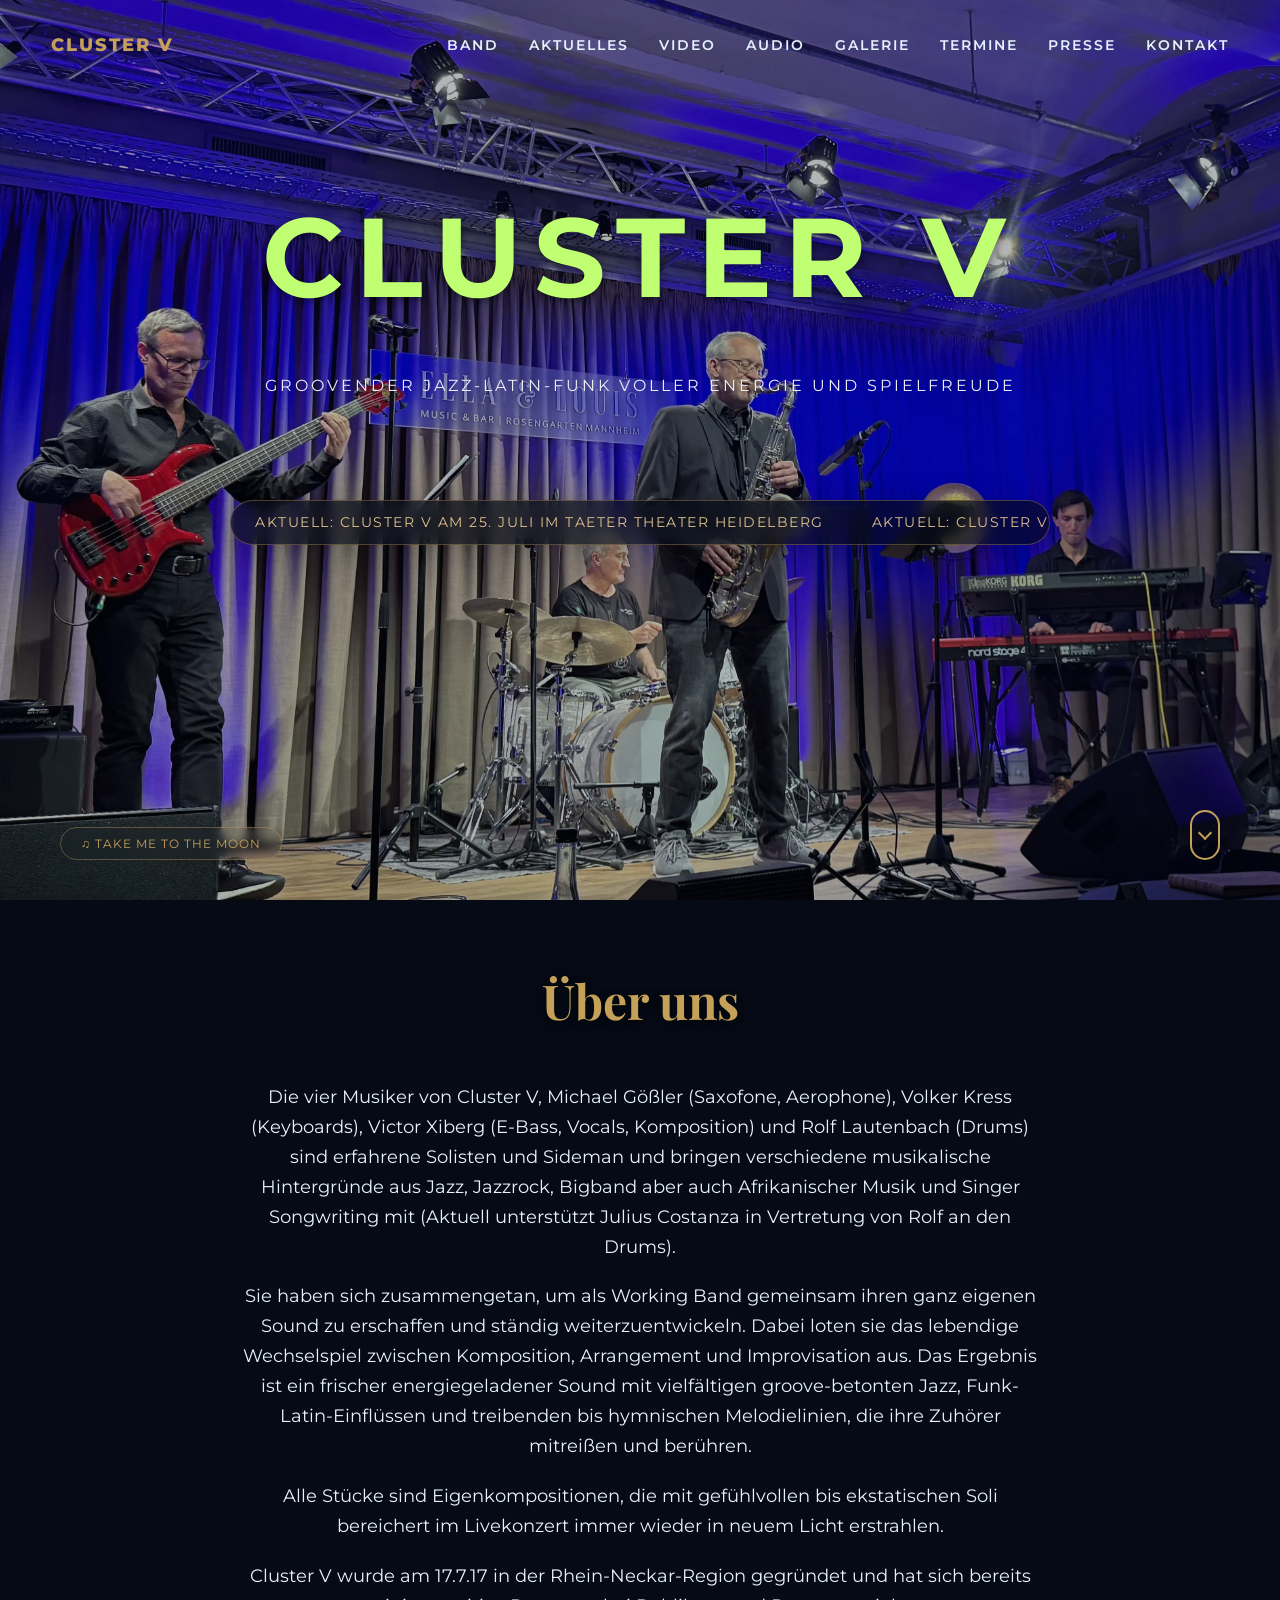
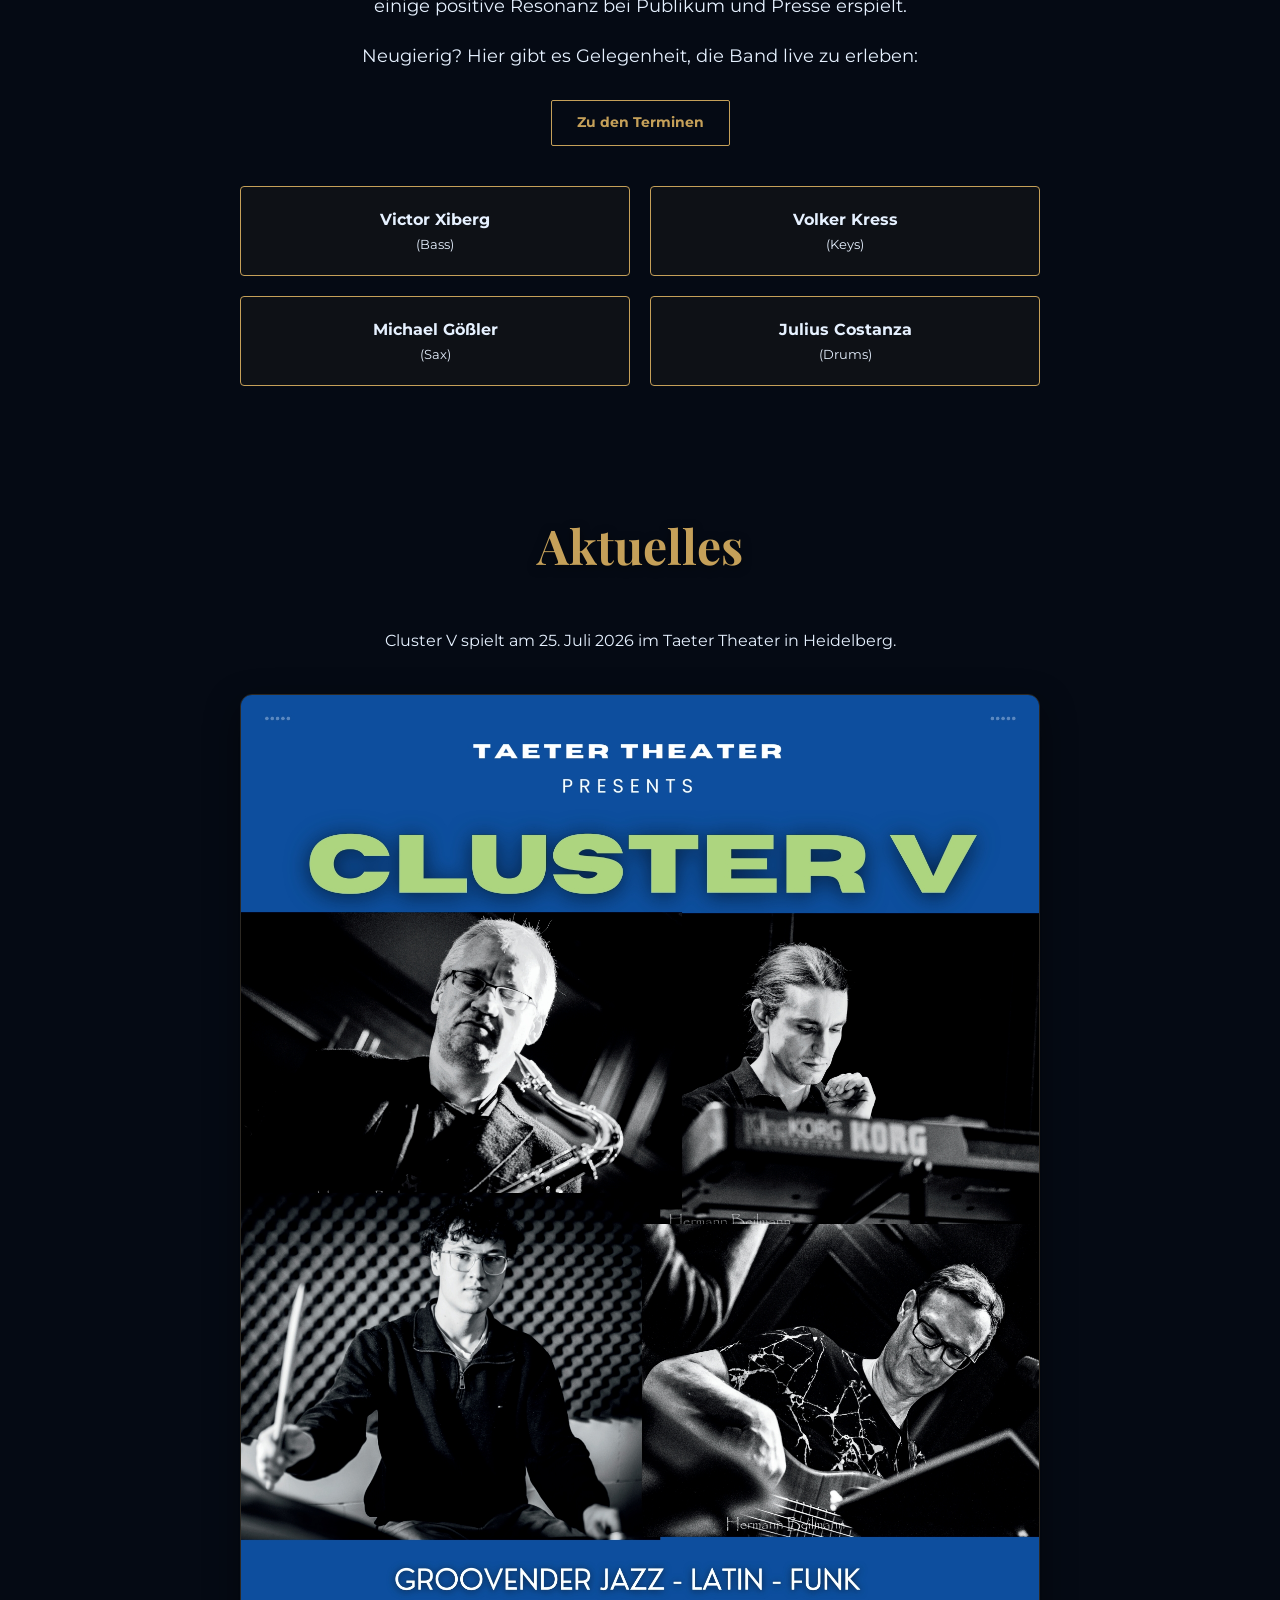
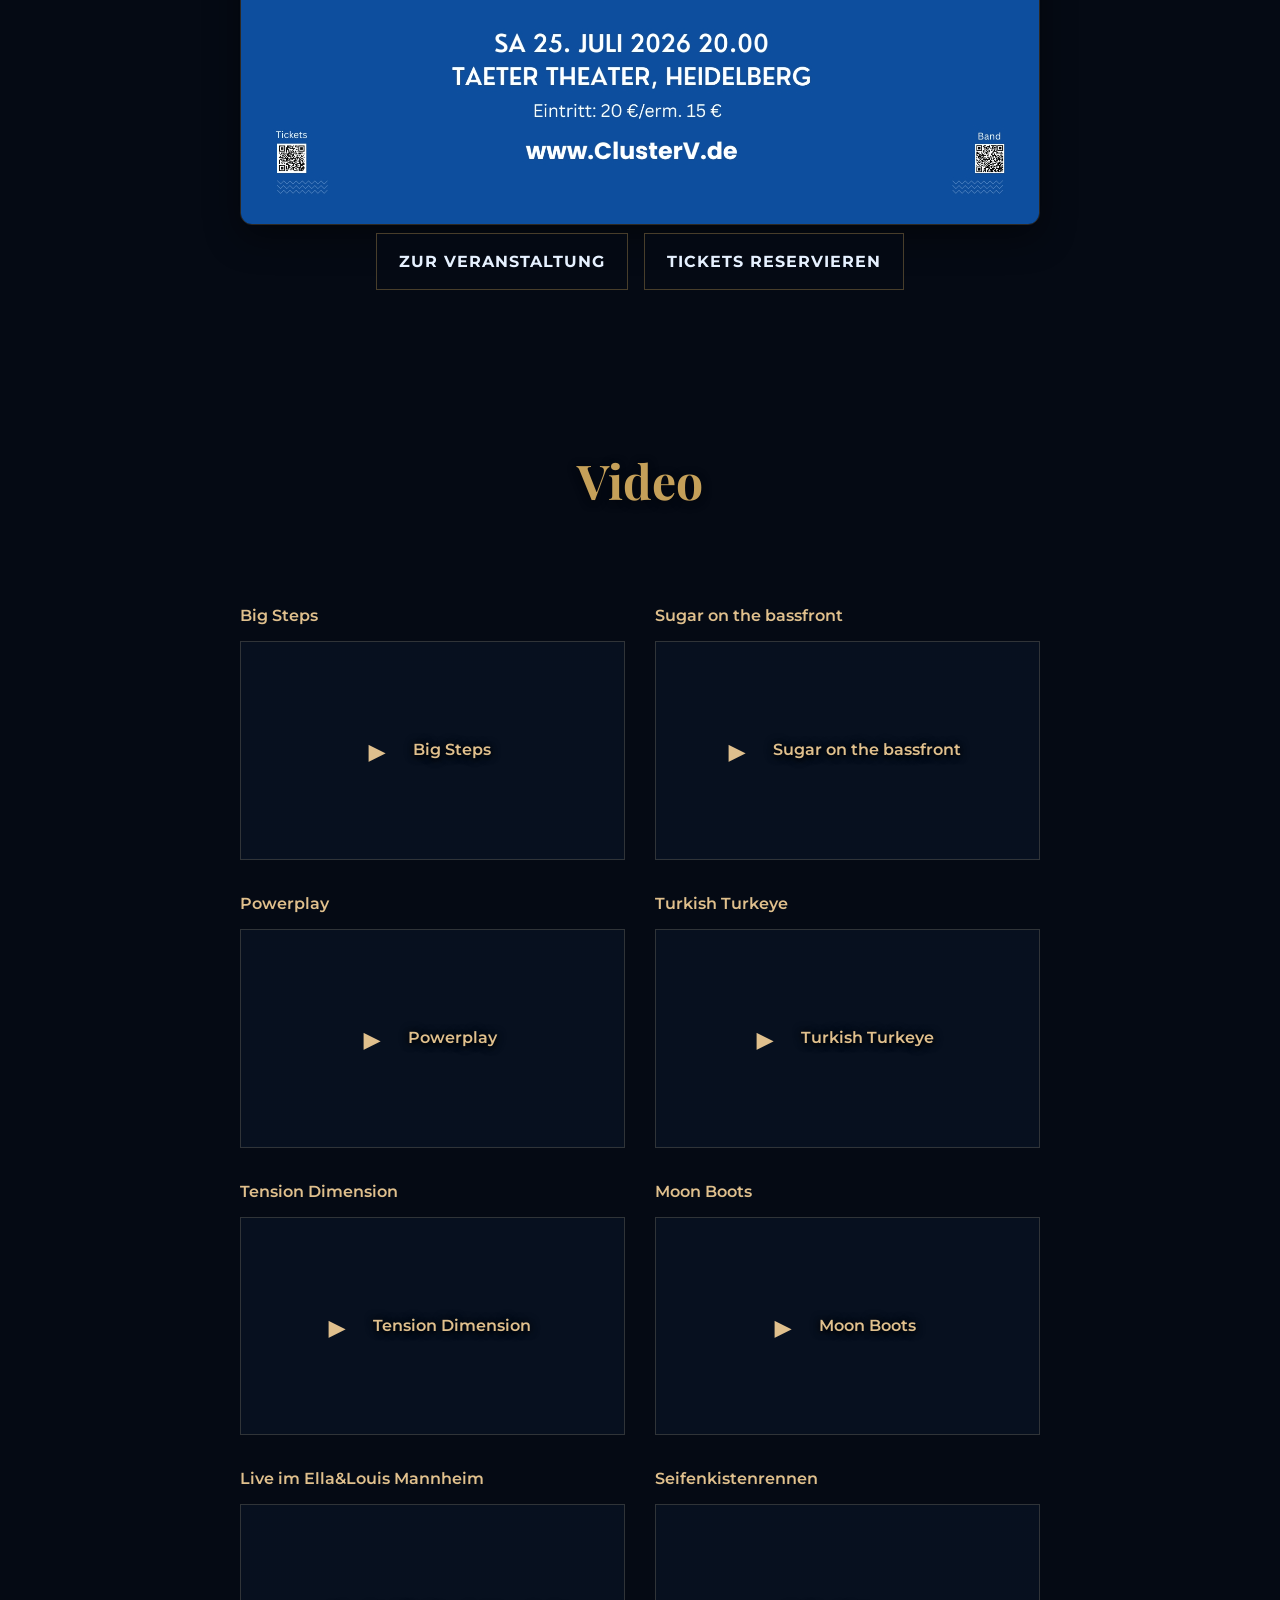
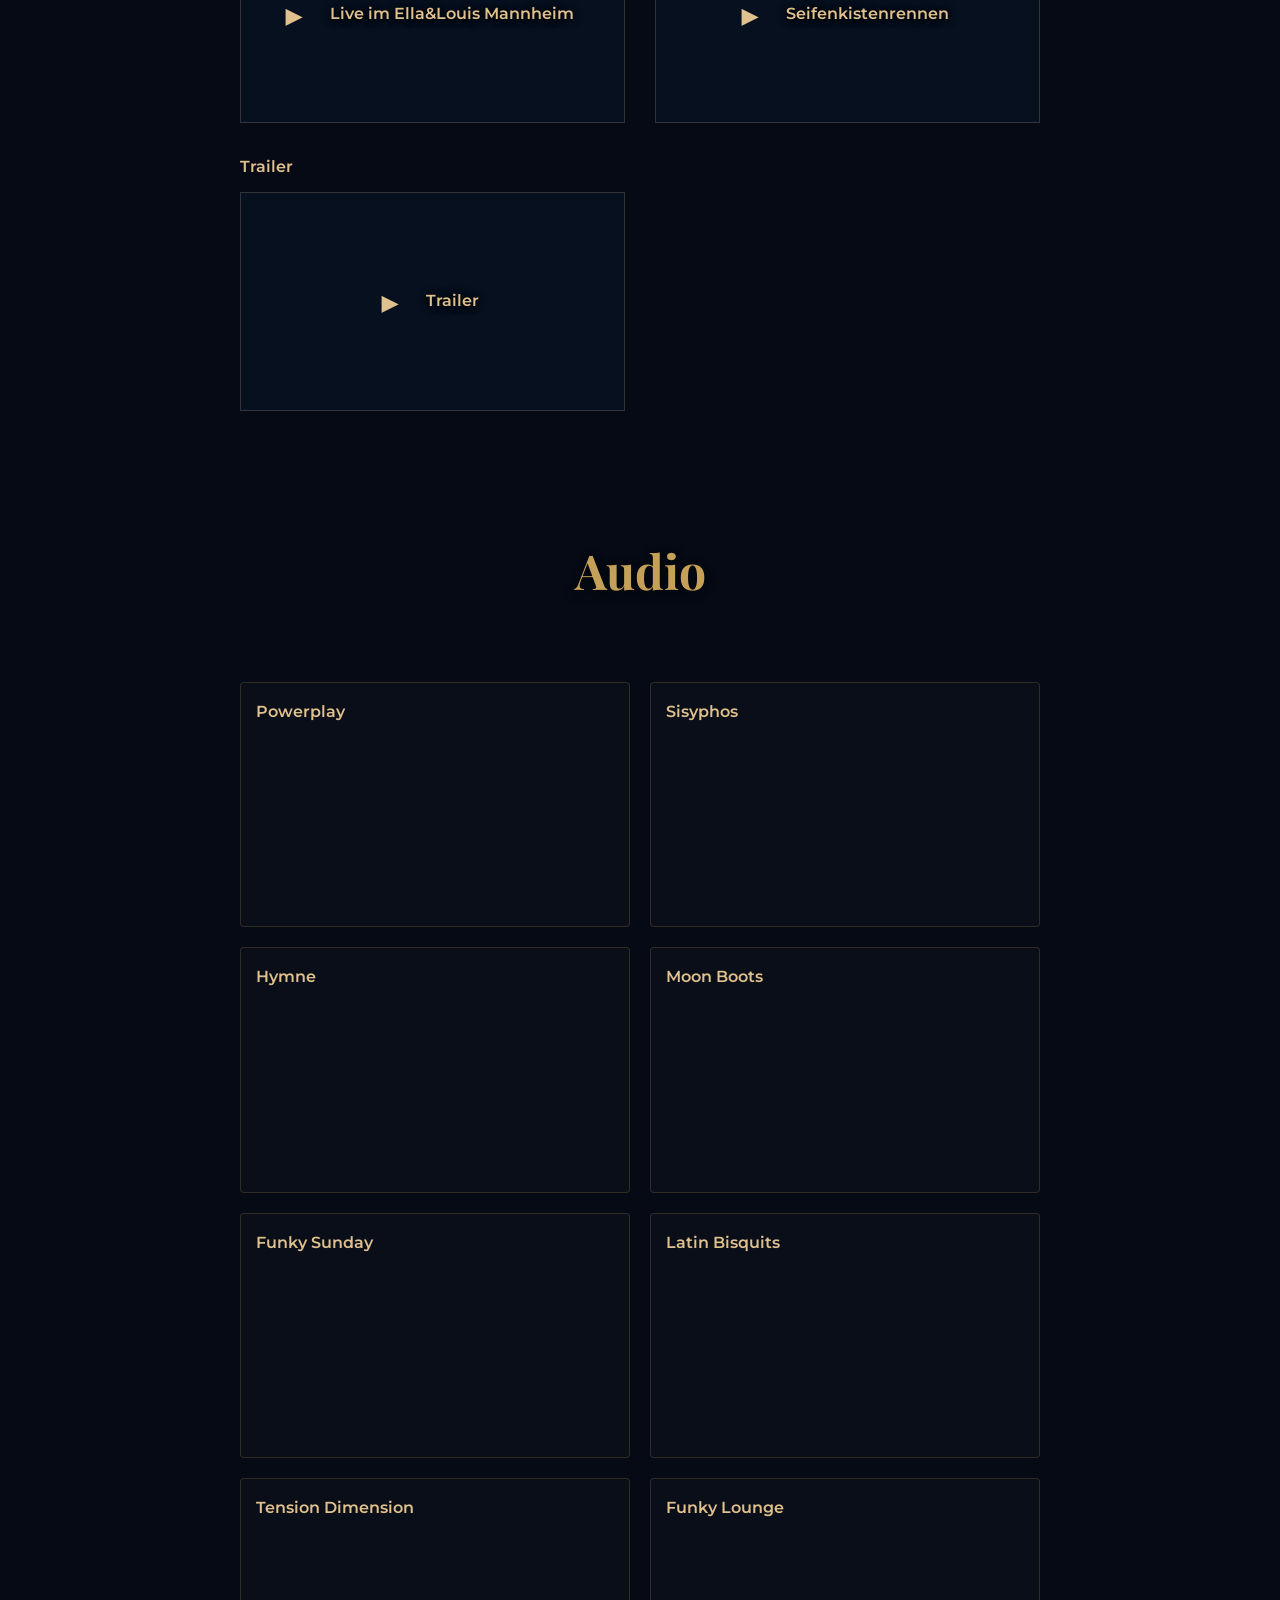
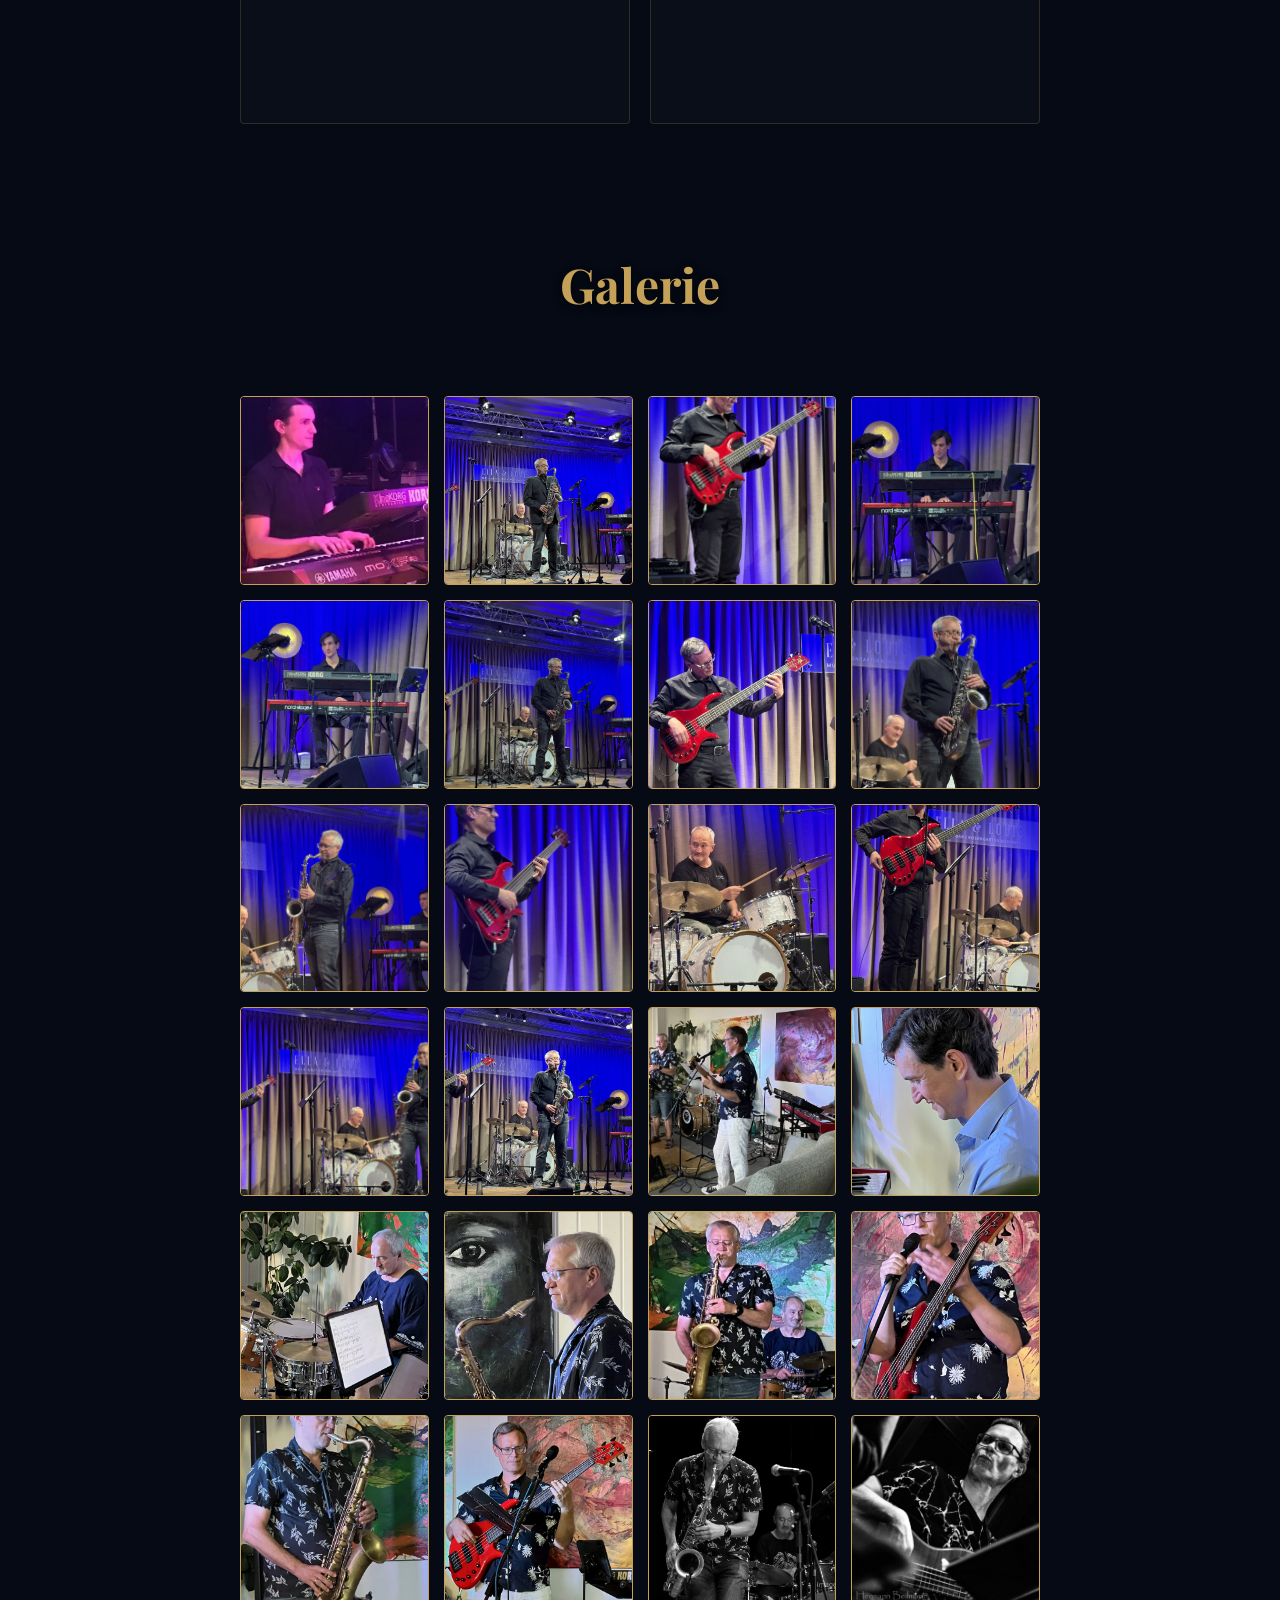
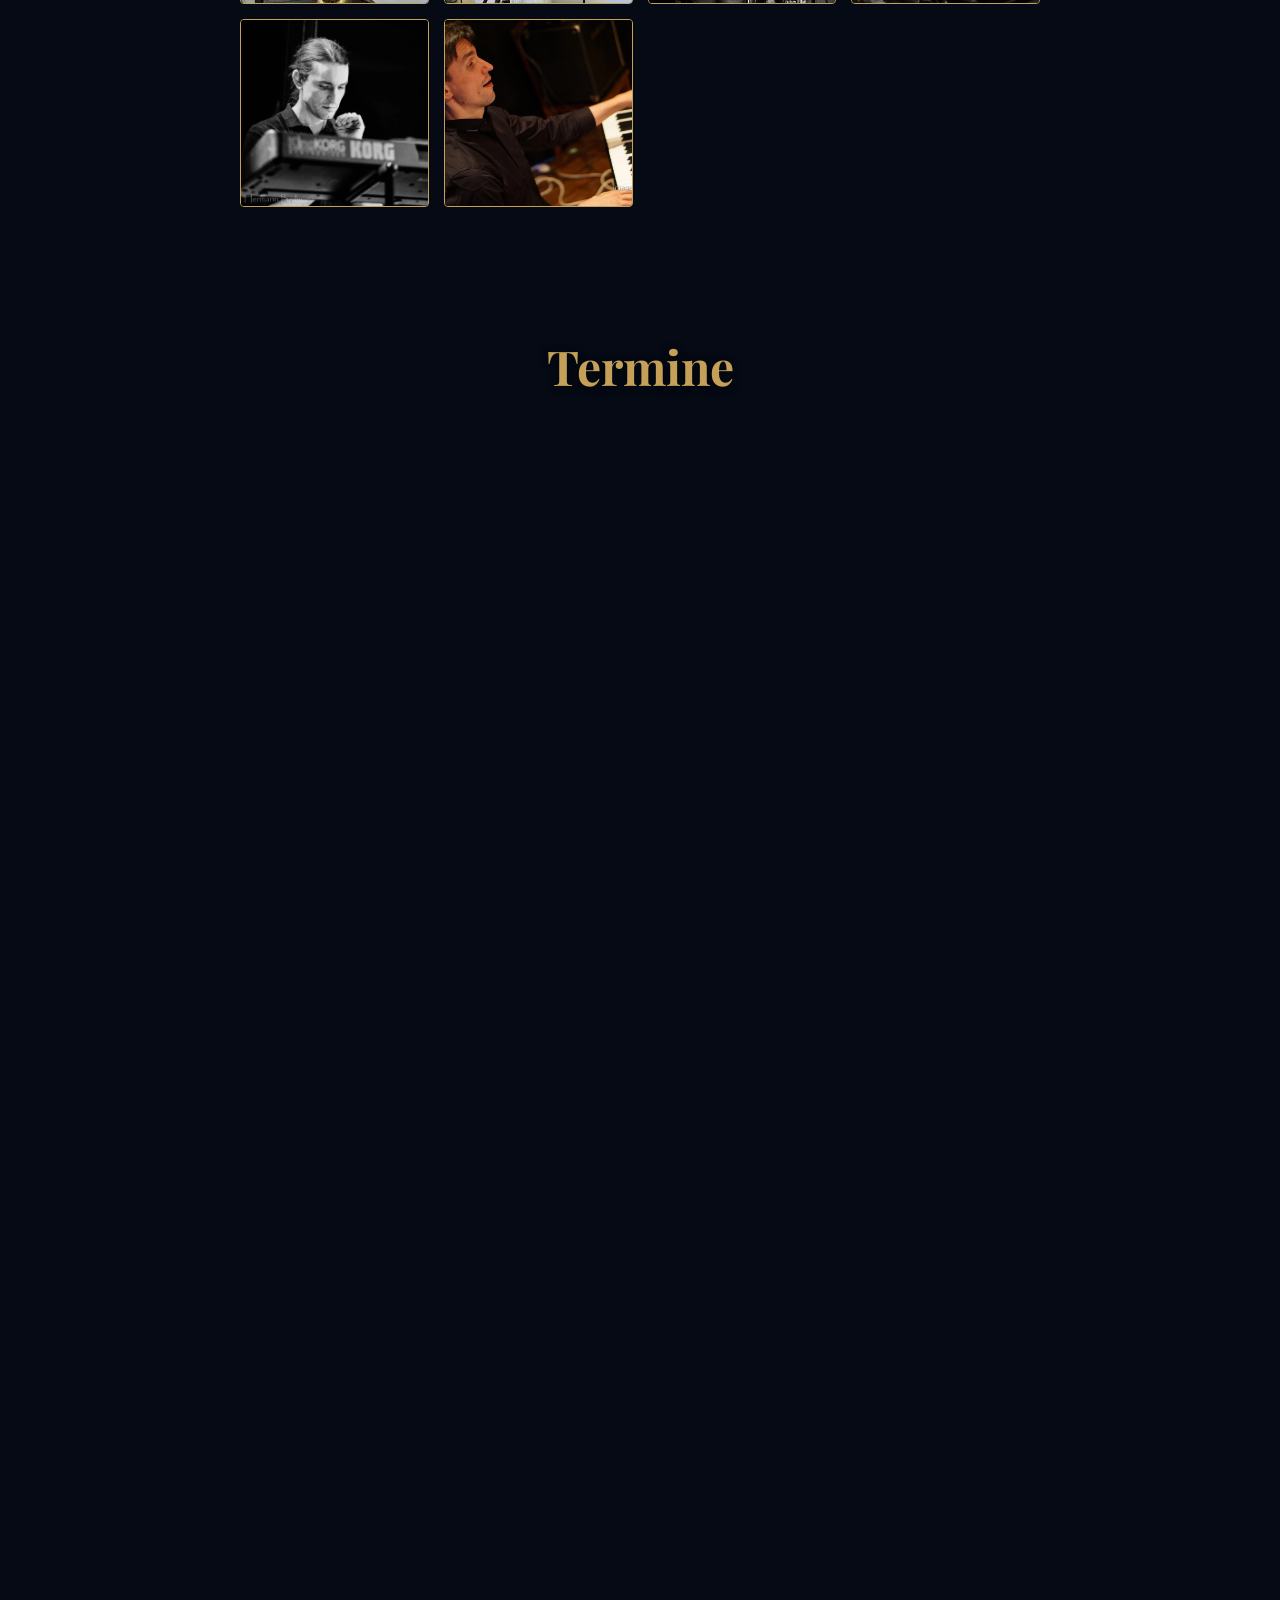
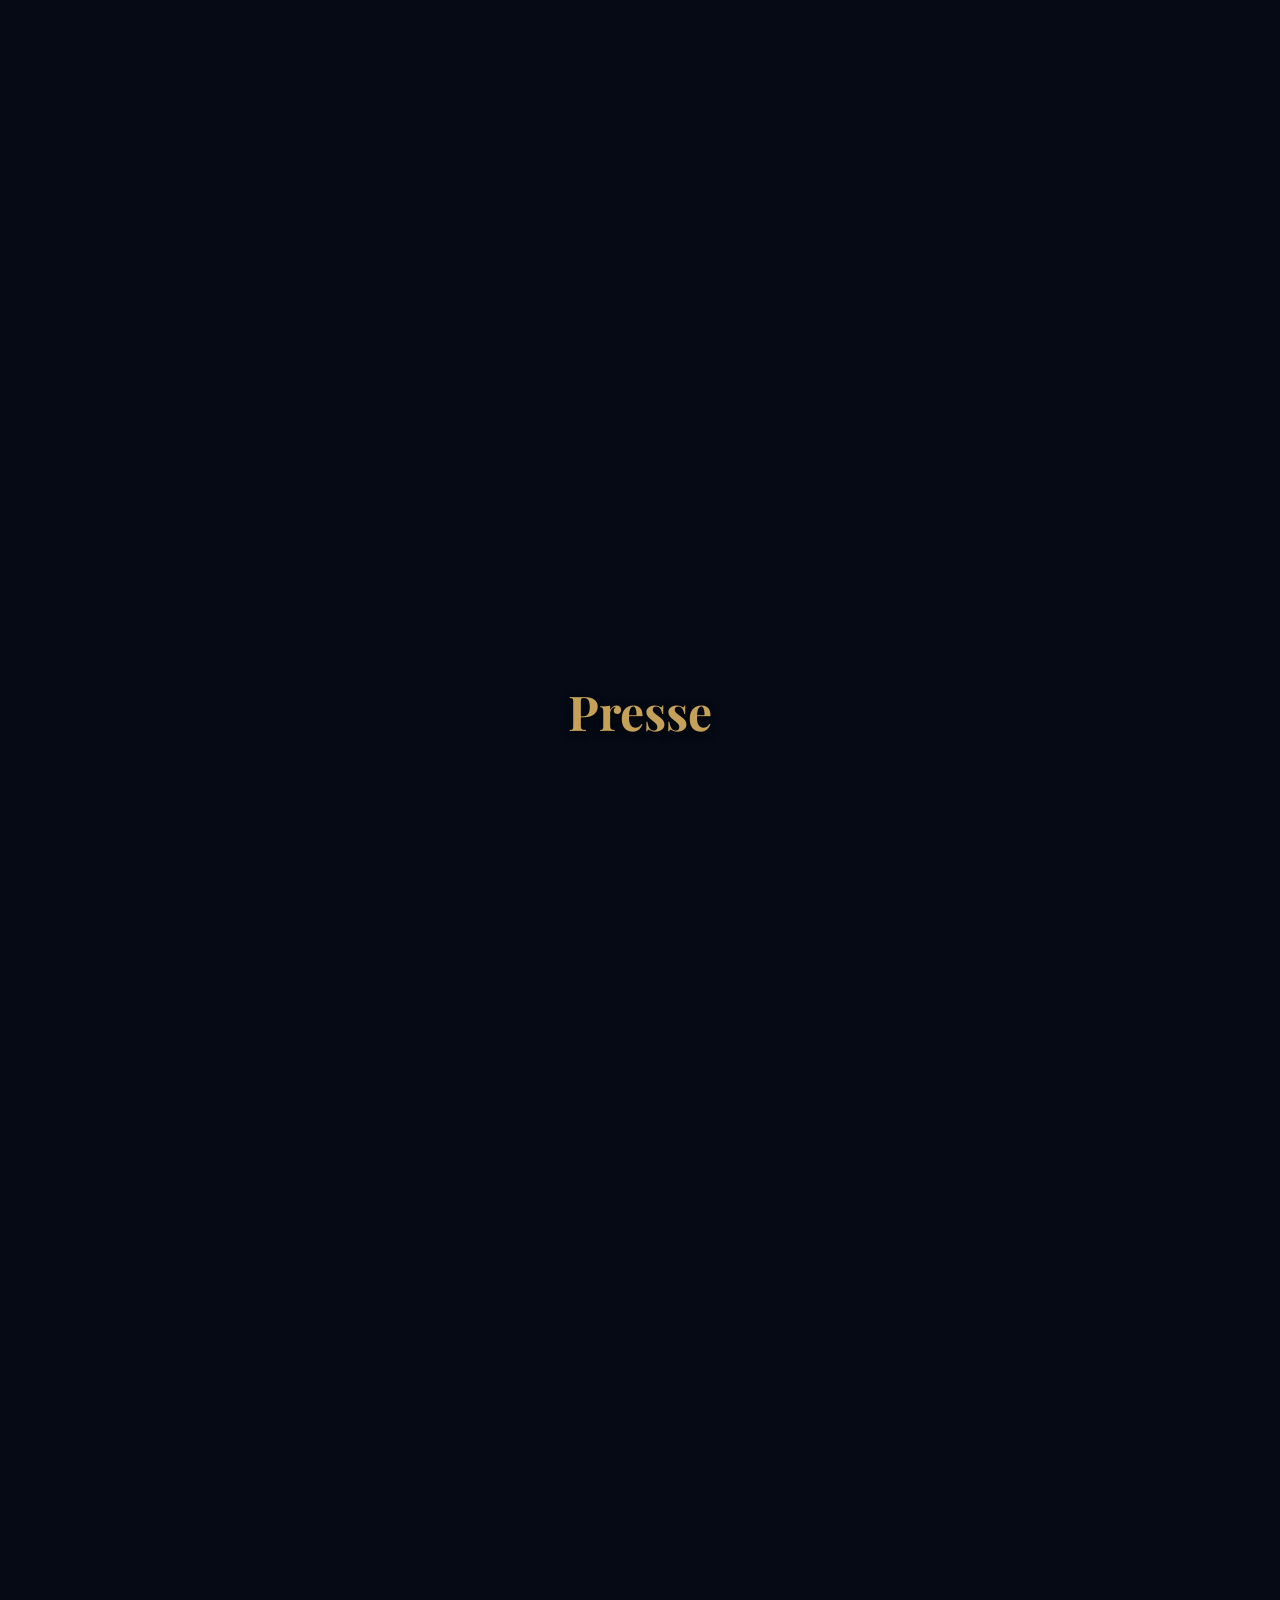
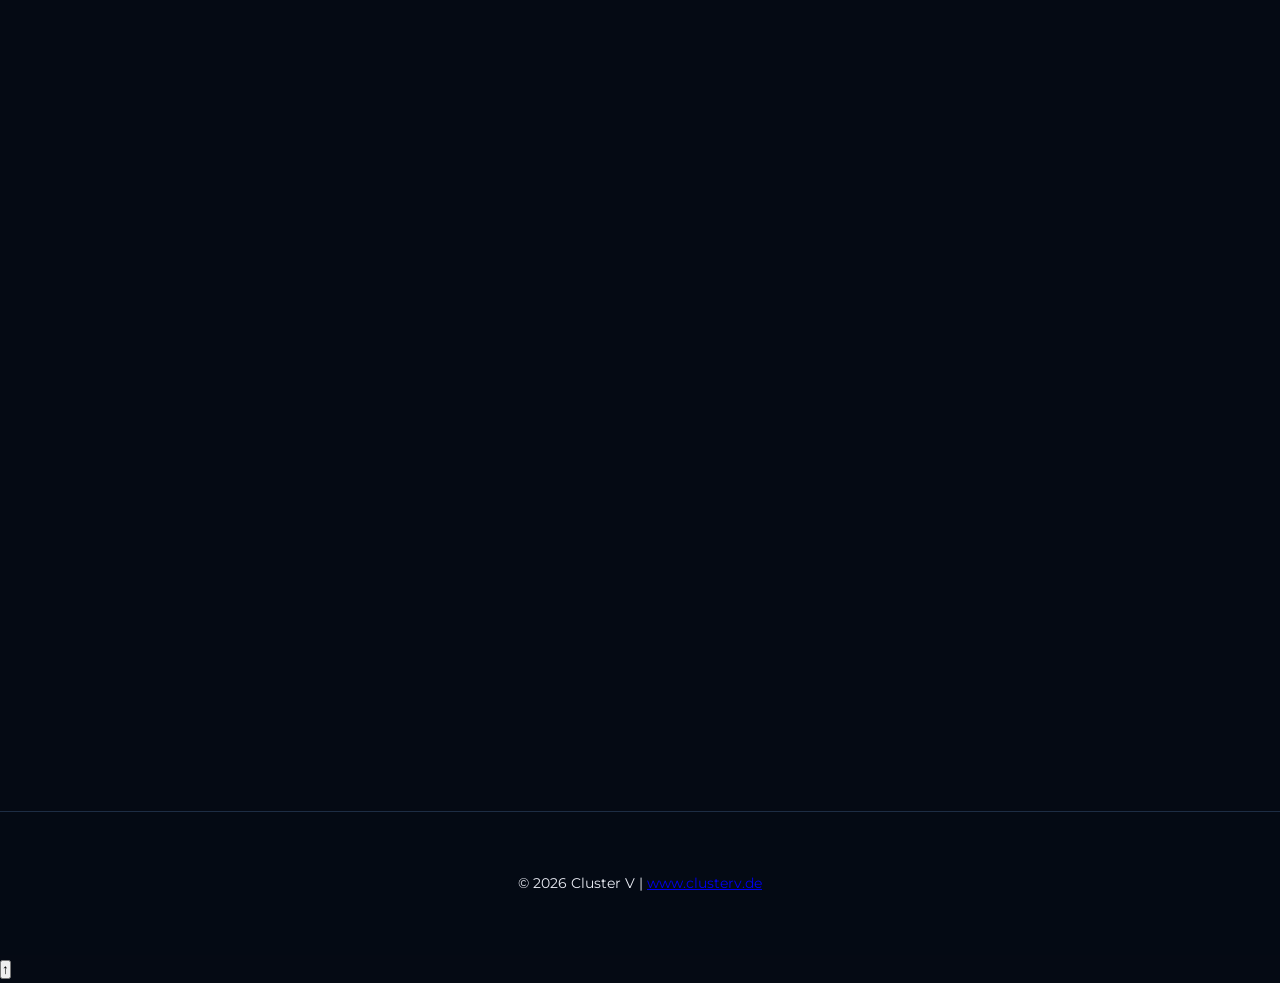
==== index.html @ 5b5dd2ec "MIt Newsletter Anmmeldung" ====
<!doctype html>
<html lang="de">
  <head>
    <meta charset="UTF-8" />
    <meta name="viewport" content="width=device-width, initial-scale=1.0" />
    <meta http-equiv="X-UA-Compatible" content="IE=edge" />
    <meta
      name="description"
      content="Cluster V - Modern Jazz Quartett aus Deutschland. Victor (Bass), Volker (Keys), Michael (Sax) und Julius (Drums)."
    />
    <meta
      name="keywords"
      content="Cluster V, Jazz Band, Modern Jazz, Jazz Quartett, Live Musik"
    />
    <meta name="author" content="Cluster V" />
    <meta property="og:title" content="Cluster V | Jazz Band" />
    <meta property="og:image" content="background/quer.webp" />
    <meta property="og:url" content="https://www.clusterv.de" />
    <meta property="og:type" content="website" />
    <meta property="og:locale" content="de_DE" />
    <meta property="og:site_name" content="Cluster V" />
    <meta name="twitter:card" content="summary_large_image" />
    <meta name="theme-color" content="#050a14" />
    <link rel="canonical" href="https://www.clusterv.de" />
    <link rel="icon" type="image/x-icon" href="favicon.ico" />
    <link rel="preload" as="image" href="background/quer.webp" />
    <link
      rel="preload"
      as="image"
      href="background/hoch.webp"
      media="(max-width: 768px)"
    />

    <title>Cluster V | Jazz Band</title>
    <link rel="preconnect" href="https://fonts.googleapis.com" />
    <link rel="preconnect" href="https://fonts.gstatic.com" crossorigin />
    <link rel="stylesheet" href="style.css" />
    <link
      href="https://fonts.googleapis.com/css2?family=Playfair+Display:wght@700&family=Montserrat:wght@300;400;600&display=swap"
      rel="stylesheet"
    />
    <script type="application/ld+json">
      {
        "@context": "https://schema.org",
        "@type": "MusicGroup",
        "name": "Cluster V",
        "genre": "Jazz, Jazzrock, Funk, Latin",
        "member": [
          { "@type": "Person", "name": "Michael Gößler" },
          { "@type": "Person", "name": "Volker Kress" },
          { "@type": "Person", "name": "Victor Xiberg" },
          { "@type": "Person", "name": "Julius Costanza" }
        ],
        "description": "Modern Jazz Quartett mit Einflüssen aus Jazzrock, Funk und Latin."
      }
    </script>
  </head>
  <body>
    <div class="video-bg-container">
      <video
        class="video-desktop"
        autoplay
        muted
        loop
        playsinline
        poster="background/quer.webp"
      >
        <source src="background/quer.webm" type="video/webm" />
      </video>
      <video
        class="video-mobile"
        autoplay
        muted
        loop
        playsinline
        poster="background/hoch.webp"
      >
        <source src="background/hoch.webm" type="video/webm" />
      </video>
    </div>

    <header>
      <nav>
        <a
          href="#hero"
          class="logo"
          style="text-decoration: none; color: inherit"
          >Cluster V</a
        >
        <div
          class="menu-toggle"
          aria-label="Menü öffnen"
          role="button"
          tabindex="0"
          aria-expanded="false"
        >
          <span></span>
          <span></span>
          <span></span>
        </div>
        <ul class="nav-links">
          <li><a href="#about">Band</a></li>
          <li><a href="#aktuelles">Aktuelles</a></li>
          <li><a href="#video">Video</a></li>
          <li><a href="#audio">Audio</a></li>
          <li><a href="#galerie">Galerie</a></li>
          <li><a href="#gigs">Termine</a></li>
          <li><a href="#presse">Presse</a></li>
          <li><a href="#contact">Kontakt</a></li>
        </ul>
      </nav>
    </header>

    <section id="hero" class="fullscreen-section">
      <div class="hero-content reveal">
        <h1>Cluster V</h1>
        <p class="hero-subtitle2">
          Groovender Jazz-Latin-Funk voller Energie und Spielfreude
        </p>
      </div>
      <div id="lauftext-container" class="hero-marquee-wrapper" hidden></div>
      <div class="audio-control">
        <button id="musicToggle" aria-label="Musik abspielen/pausieren">
          <span>♫</span> Take me to the moon
        </button>
        <audio id="bgMusic" src="moonboots.mp3" loop preload="none"></audio>
      </div>
      <div
        class="scroll-indicator"
        data-target="about"
        aria-label="Nach unten scrollen"
      >
        <span></span>
      </div>
    </section>

    <section id="about" class="container fullscreen-section">
      <h2>Über uns</h2>
      <div class="section-content reveal">
        <!-- Dynamischer Inhalt aus beschreibung.html -->
        <div id="content-beschreibung" class="description-text">
          Lade Beschreibung...
        </div>

        <div class="members">
          <div
            class="member"
            onclick="window.openImageModal('band/Victor-1.webp')"
          >
            <img
              src="band/Victor-1.webp"
              alt="Victor Xiberg, Bassist von Cluster V"
              class="member-photo"
              loading="lazy"
              width="300"
              height="300"
            />
            <strong>Victor Xiberg</strong> <small>(Bass)</small>
          </div>
          <div
            class="member"
            onclick="window.openImageModal('band/Volker-2.webp')"
          >
            <img
              src="band/Volker-2.webp"
              alt="Volker Kress, Keyboarder von Cluster V"
              class="member-photo"
              loading="lazy"
              width="300"
              height="300"
            />
            <strong>Volker Kress</strong> <small>(Keys)</small>
          </div>
          <div
            class="member"
            onclick="window.openImageModal('band/Michael-4.webp')"
          >
            <img
              src="band/Michael-4.webp"
              alt="Michael Gößler, Saxophonist von Cluster V"
              class="member-photo"
              loading="lazy"
              width="300"
              height="300"
            />
            <strong>Michael Gößler</strong> <small>(Sax)</small>
          </div>
          <div
            class="member"
            onclick="window.openImageModal('band/Julius.webp')"
          >
            <img
              src="band/Julius.webp"
              alt="Julius Costanza, Drummer von Cluster V"
              class="member-photo"
              loading="lazy"
              width="300"
              height="300"
            />
            <strong>Julius Costanza</strong> <small>(Drums)</small>
          </div>
        </div>
      </div>
      <div
        class="scroll-indicator up"
        data-target="hero"
        aria-label="Nach oben scrollen"
      >
        <span></span>
      </div>
      <div
        class="scroll-indicator"
        data-target="video"
        aria-label="Nach unten scrollen"
      >
        <span></span>
      </div>
    </section>

    <section id="aktuelles" class="container fullscreen-section">
      <h2>Aktuelles</h2>
      <div class="section-content reveal">
        <p>
          Cluster V spielt am 25. Juli 2026 im Taeter Theater in Heidelberg.
        </p>
        <div class="aktuelles-image-wrapper">
          <img
            src="Taeter_202607_Plakat.jpg"
            alt="Cluster V im Taeter Theater Heidelberg 25. Juli 2026"
            loading="lazy"
          />
        </div>
        <div class="aktuelles-links">
          <a
            href="https://www.taeter-theater.de/gastspiele/cluster-v/"
            target="_blank"
            rel="noopener noreferrer"
            >Zur Veranstaltung</a
          >
          <a
            href="https://www.taeter-theater.de/info/online-reservieren/"
            target="_blank"
            rel="noopener noreferrer"
            >Tickets reservieren</a
          >
        </div>
      </div>
      <div
        class="scroll-indicator up"
        data-target="about"
        aria-label="Nach oben scrollen"
      >
        <span></span>
      </div>
      <div
        class="scroll-indicator"
        data-target="video"
        aria-label="Nach unten scrollen"
      >
        <span></span>
      </div>
    </section>

    <section id="video" class="container fullscreen-section">
      <h2>Video</h2>
      <div class="section-content reveal">
        <div id="content-video">Lade Video...</div>
        <div class="video-fallback-message">
          <p>
            YouTube ist in Ihrem aktuellen Netzwerk (z. B. Firmen-Firewall)
            scheinbar nicht erreichbar.
          </p>
          <p>
            Sie können unsere Videos alternativ direkt auf
            <a
              href="https://www.youtube.com/@ClusterV"
              target="_blank"
              rel="noopener"
              >unserem YouTube-Kanal</a
            >
            ansehen.
          </p>
        </div>
      </div>
      <div
        class="scroll-indicator up"
        data-target="about"
        aria-label="Nach oben scrollen"
      >
        <span></span>
      </div>
      <div
        class="scroll-indicator"
        data-target="audio"
        aria-label="Nach unten scrollen"
      >
        <span></span>
      </div>
    </section>

    <section id="audio" class="container fullscreen-section">
      <h2>Audio</h2>
      <div class="section-content reveal">
        <div id="content-audio">Lade Audio...</div>
      </div>
      <div
        class="scroll-indicator up"
        data-target="video"
        aria-label="Nach oben scrollen"
      >
        <span></span>
      </div>
      <div
        class="scroll-indicator"
        data-target="galerie"
        aria-label="Nach unten scrollen"
      >
        <span></span>
      </div>
    </section>

    <section id="galerie" class="container fullscreen-section">
      <h2>Galerie</h2>
      <div class="section-content reveal">
        <div id="content-galerie">
          <!-- Vorab-Platzhalter: Sichtbar bevor die Galerie-Daten geladen sind -->
          <div class="gallery-grid">
            <div class="gallery-item"></div>
            <div class="gallery-item"></div>
            <div class="gallery-item"></div>
            <div class="gallery-item"></div>
            <div class="gallery-item"></div>
            <div class="gallery-item"></div>
          </div>
        </div>
      </div>
      <div
        class="scroll-indicator up"
        data-target="audio"
        aria-label="Nach oben scrollen"
      >
        <span></span>
      </div>
      <div
        class="scroll-indicator"
        data-target="gigs"
        aria-label="Nach unten scrollen"
      >
        <span></span>
      </div>
    </section>

    <section id="gigs" class="container fullscreen-section">
      <h2>Termine</h2>
      <div class="section-content reveal">
        <!-- Dynamischer Inhalt aus termine.html -->
        <div id="content-termine">Lade Termine...</div>
      </div>
      <div
        class="scroll-indicator up"
        data-target="galerie"
        aria-label="Nach oben scrollen"
      >
        <span></span>
      </div>
      <div
        class="scroll-indicator"
        data-target="presse"
        aria-label="Nach unten scrollen"
      >
        <span></span>
      </div>
    </section>

    <section id="presse" class="container fullscreen-section">
      <h2>Presse</h2>
      <div class="section-content reveal">
        <!-- Dynamischer Inhalt aus presse.html -->
        <div id="content-presse">Lade Presseberichte...</div>
      </div>
      <div
        class="scroll-indicator up"
        data-target="gigs"
        aria-label="Nach oben scrollen"
      >
        <span></span>
      </div>
      <div
        class="scroll-indicator"
        data-target="contact"
        aria-label="Nach unten scrollen"
      >
        <span></span>
      </div>
    </section>

    <section id="contact" class="container fullscreen-section">
      <div class="reveal">
        <h2>Kontakt</h2>
        <p>Du möchstest uns engagieren oder hast Fragen?</p>
        <p>Schreib uns direkt per E-Mail:</p>
        <a href="mailto:clusterV.band@gmail.com" class="btn"
          >clusterV.band@gmail.com</a
        >
        <p style="margin-top: 2rem">
          Du möchstest unseren Newsletter bekommen?
        </p>
        <form id="newsletter-form" style="margin-top: 1rem; max-width: 420px">
          <input
            type="email"
            id="newsletter-email"
            name="email"
            placeholder="Deine E-Mail-Adresse"
            required
            style="
              width: 100%;
              padding: 0.8rem 1rem;
              margin-bottom: 0.75rem;
              border: 1px solid rgba(255, 255, 255, 0.3);
              border-radius: 999px;
              background: rgba(255, 255, 255, 0.08);
              color: #fff;
            "
          />
          <button
            type="submit"
            class="btn"
            style="
              background: transparent;
              border: 1px solid rgba(197, 160, 89, 0.45);
              color: #e0c08d;
              padding: 0.8rem 1.2rem;
              border-radius: 999px;
              font-family: &quot;Montserrat&quot;, sans-serif;
              font-weight: 600;
              letter-spacing: 0.08em;
              text-transform: uppercase;
              cursor: pointer;
              transition:
                background-color 0.3s ease,
                border-color 0.3s ease,
                color 0.3s ease;
              margin-top: -0.25rem;
            "
          >
            Abonnieren
          </button>
          <p id="newsletter-msg" style="margin-top: 0.75rem"></p>
        </form>

        <script>
          const scriptURL =
            "https://script.google.com/macros/s/AKfycbxkOgdwFdLzbDnGd4kjivx5et16uqN3whPugZQFk0JMmfsQUpShvByFG1JbeYINt9E/exec";
          const form = document.getElementById("newsletter-form");
          const msg = document.getElementById("newsletter-msg");

          if (form && msg) {
            form.addEventListener("submit", (e) => {
              e.preventDefault();
              msg.textContent = "Wird angemeldet...";

              if (
                !scriptURL ||
                scriptURL.includes("HIER_DEINE_GOOGLE_WEB_APP_URL")
              ) {
                msg.textContent = "Bitte trage die Google Web App URL ein.";
                return;
              }

              fetch(scriptURL, {
                method: "POST",
                body: new URLSearchParams(new FormData(form)),
                mode: "no-cors",
              })
                .then(() => {
                  msg.textContent = "Vielen Dank für deine Anmeldung!";
                  form.reset();
                })
                .catch(() => {
                  msg.textContent =
                    "Fehler bei der Anmeldung. Bitte versuche es später noch einmal.";
                });
            });
          }
        </script>
      </div>
      <div
        class="scroll-indicator up"
        data-target="presse"
        aria-label="Nach oben scrollen"
      >
        <span></span>
      </div>
    </section>

    <footer>
      <p>
        &copy; <span id="currentYear">2024</span> Cluster V |
        <a href="http://www.clusterv.de">www.clusterv.de</a>
      </p>
    </footer>

    <button id="backToTopBtn" title="Zurück nach oben">↑</button>

    <!-- Modal für die vergrößerte Anzeige von Pressebildern -->
    <div id="imageModal" class="modal" aria-hidden="true" role="dialog">
      <span class="close-modal" aria-label="Schließen">&times;</span>
      <img
        class="modal-content"
        id="modalImg"
        alt="Vergrößerte Presseansicht"
      />
    </div>

    <script src="script.js"></script>
  </body>
</html>
---- style.css ----
/* 
 * Variablen für ein konsistentes Farbschema und Abstände 
 */
:root {
    --dark-blue: #050a14;
    --navy-medium: #0a192f;
    --accent-gold: #c5a059;
    --accent-gold-bright: #e0c08d;
    --text-light: #e6f1ff;
    --text-muted: #eaedf5;
    --text-green: #c1ff72;
    --navy-border: #1d2d44;
    --members-gap-desktop: 20px; /* Abstand zwischen den Mitgliedern auf größeren Bildschirmen */
    --members-gap-mobile: 10px;  /* Abstand zwischen den Mitgliedern auf kleineren Bildschirmen */
    --bg-overlay: rgba(5, 10, 20, 0.8);
}

html {
    /* Verhindert, dass der fixed Header die Überschrift beim Scrollen überdeckt */
    scroll-padding-top: 70px; /* Reduziert, um exakter mit der Header-Höhe abzuschließen */
    scroll-behavior: smooth;
    overflow-x: hidden; /* Verhindert horizontales Scrollen auf HTML-Ebene */
}

* { margin: 0; padding: 0; box-sizing: border-box; }

body {
    font-family: 'Montserrat', sans-serif;
    background-color: var(--dark-blue);
    color: var(--text-light);
    line-height: 1.7;
    overflow-x: hidden;
    /* Aktiviert Scroll-Snap für das Einrasten der Sektionen */
    scroll-snap-type: y proximity; 
}

h1, h2 {
    font-family: 'Playfair Display', serif;
    color: var(--accent-gold);
    font-size: clamp(2rem, 8vw, 3rem); /* Responsive font size for h2 */
    margin-bottom: 40px;
    text-shadow: 0 2px 10px rgba(0,0,0,0.5);
}

.logo {
    font-family: 'Montserrat', sans-serif;
    font-size: 1.1rem;
    font-weight: 800;
    color: var(--accent-gold) !important; /* !important überschreibt das inline color:inherit aus dem HTML */
    text-transform: uppercase;
    letter-spacing: 2px;
    transition: color 0.3s ease;
}

header {
    background: transparent;
    padding: 30px 4%;
    position: fixed;
    width: 100%;
    top: 0;
    z-index: 1000;
    border-bottom: 1px solid transparent;
    transition: background 0.4s, padding 0.4s, backdrop-filter 0.4s;
}

header.scrolled {
    background: rgba(5, 10, 20, 0.95);
    backdrop-filter: blur(15px);
    border-bottom: 1px solid rgba(197, 160, 89, 0.1);
    padding: 15px 4%;
}

nav {
    display: flex;
    justify-content: space-between;
    align-items: center;
    width: 100%;
}

.audio-control {
    position: absolute;
    bottom: 40px;
    left: 60px;
    z-index: 100;
}

#musicToggle {
    background: transparent;
    border: 1px solid rgba(197, 160, 89, 0.4);
    backdrop-filter: blur(5px);
    color: var(--accent-gold);
    padding: 8px 20px;
    border-radius: 20px;
    cursor: pointer;
    font-family: 'Montserrat', sans-serif;
    font-size: 0.75rem;
    text-transform: uppercase;
    letter-spacing: 1px;
    transition: background-color 0.4s, border-color 0.4s, box-shadow 0.4s;
}

#musicToggle:hover, #musicToggle.playing {
    background: rgba(197, 160, 89, 0.2);
    border-color: var(--accent-gold);
    box-shadow: 0 0 15px rgba(197, 160, 89, 0.3);
}

.menu-toggle {
    display: none;
    flex-direction: column;
    cursor: pointer;
    gap: 5px;
    z-index: 1001;
}

.menu-toggle span {
    width: 25px;
    height: 2px;
    background-color: var(--accent-gold);
    transition: all 0.3s ease;
}

/* Animation für das Hamburger-Menü zum X */
.menu-open .menu-toggle span:nth-child(1) { transform: rotate(45deg) translate(5px, 5px); }
.menu-open .menu-toggle span:nth-child(2) { opacity: 0; }
.menu-open .menu-toggle span:nth-child(3) { transform: rotate(-45deg) translate(5px, -5px); }

.nav-links { list-style: none; display: flex; margin-left: auto; }
.nav-links li { margin-left: 30px; }
.nav-links a {
    text-decoration: none;
    color: var(--text-light);
    font-size: 0.85rem;
    font-weight: 600;
    text-transform: uppercase;
    letter-spacing: 2px;
    transition: color 0.3s ease;
}
.nav-links a:hover,
.nav-links a.active { color: var(--accent-gold); }

.hero-content {
    width: 100%;
    display: flex;
    flex-direction: column;
    align-items: center;
    justify-content: center;
}

.hero-content h1 { 
    font-family: 'Montserrat', sans-serif;
    font-size: clamp(3.5rem, 15vw, 7rem); 
    margin-bottom: 20px;
    letter-spacing: 12px;
    color: var(--text-green);
    text-transform: uppercase;
}

.hero-subtitle {
    font-size: clamp(1rem, 3vw, 1.2rem);
    letter-spacing: 4px;
    color: var(--text-muted);
    text-transform: uppercase;
}

.hero-subtitle2 {
    font-size: clamp(0.85rem, 2vw, 1rem);
    letter-spacing: 3px;
    color: var(--text-muted);
    text-transform: uppercase;
}

.hero-marquee-wrapper {
    width: min(90vw, 820px);
    margin: 100px auto 0;
    overflow: hidden;
    border: 1px solid rgba(197, 160, 89, 0.35);
    background: rgba(5, 10, 20, 0.65);
    backdrop-filter: blur(8px);
    border-radius: 999px;
    box-shadow: 0 10px 35px rgba(0, 0, 0, 0.25);
}

.hero-marquee {
    display: flex;
    width: max-content;
    white-space: nowrap;
    animation: hero-marquee 16s linear infinite;
    padding: 10px 24px;
    font-size: 0.85rem;
    letter-spacing: 1.5px;
    text-transform: uppercase;
    color: var(--accent-gold-bright);
}

.hero-marquee span,
.hero-marquee a {
    padding-right: 3rem;
}

.hero-marquee a {
    color: var(--accent-gold-bright);
    text-decoration: none;
}

.hero-marquee a:hover {
    color: var(--text-green);
}

@keyframes hero-marquee {
    from { transform: translateX(10%); }
    to { transform: translateX(-50%); }
}

/* Sanftes Einblenden für dynamische Inhalte */
.component-fade-in {
    animation: fadeIn 0.5s ease-in forwards;
}
@keyframes fadeIn { from { opacity: 0; } to { opacity: 1; } }

/* Scroll Down Indicator */
.scroll-indicator {
    position: fixed;
    bottom: 40px;
    right: 60px;
    left: auto;
    transform: none;
    width: 30px;
    height: 50px;
    border: 2px solid var(--accent-gold);
    border-radius: 25px;
    cursor: pointer;
    z-index: 1000;
    display: flex;
    align-items: center;
    justify-content: center;
    opacity: 0;
    visibility: hidden;
    transition: opacity 0.4s ease, visibility 0.4s;
}

/* Nur anzeigen, wenn die übergeordnete Sektion aktiv ist */
section.active > .scroll-indicator {
    opacity: 1;
    visibility: visible;
}

.scroll-indicator.up {
    bottom: 105px;
}

.scroll-indicator span {
    position: absolute;
    width: 10px;
    height: 10px;
    border-bottom: 2px solid var(--accent-gold);
    border-right: 2px solid var(--accent-gold);
    top: 50%;
    left: 50%;
    transform: translate(-50%, -70%) rotate(45deg);
    animation: scroll-ani 2s infinite;
}

.scroll-indicator.up span {
    transform: translate(-50%, -30%) rotate(-135deg);
    animation: scroll-ani-up 2s infinite;
}

@keyframes scroll-ani {
    0% { opacity: 0.1; transform: translate(-50%, -100%) rotate(45deg); }
    50% { opacity: 1; transform: translate(-50%, -20%) rotate(45deg); }
    100% { opacity: 0.1; transform: translate(-50%, 20%) rotate(45deg); }
}

@keyframes scroll-ani-up {
    0% { opacity: 0.1; transform: translate(-50%, 40%) rotate(-135deg); }
    50% { opacity: 1; transform: translate(-50%, -40%) rotate(-135deg); }
    100% { opacity: 0.1; transform: translate(-50%, -80%) rotate(-135deg); }
}

.section-content {
    max-width: 800px;
    margin: 0 auto;
    width: 100%;
}

.aktuelles-image-wrapper {
    margin: 40px auto 0;
    max-width: 900px;
    width: 100%;
}

.aktuelles-links {
    display: flex;
    flex-wrap: wrap;
    justify-content: center;
    gap: 16px;
    margin: 0 auto 30px;
    max-width: 720px;
}

.aktuelles-links a {
    display: inline-flex;
    align-items: center;
    justify-content: center;
    padding: 14px 22px;
    border: 1px solid rgba(197, 160, 89, 0.35);
    background: rgba(5, 10, 20, 0.8);
    color: var(--text-light);
    text-decoration: none;
    text-transform: uppercase;
    letter-spacing: 1px;
    font-weight: 700;
    transition: transform 0.25s ease, background 0.25s ease, border-color 0.25s ease;
}

.aktuelles-links a:hover {
    background: rgba(197, 160, 89, 0.15);
    border-color: var(--accent-gold);
    transform: translateY(-1px);
}

.aktuelles-image-wrapper img {
    width: 100%;
    height: auto;
    border-radius: 12px;
    box-shadow: 0 12px 35px rgba(0, 0, 0, 0.45);
    border: 1px solid rgba(197, 160, 89, 0.2);
}

.container { padding: 60px 10%; text-align: center; }

.fullscreen-section {
    min-height: 100vh;
    width: 100%;
    background-size: cover;
    background-position: center;
    background-attachment: scroll;
    background-repeat: no-repeat;
    display: flex;
    flex-direction: column;
    justify-content: flex-start; /* Inhalt oben ausrichten statt zentrieren */
    align-items: center;
    text-align: center;
    position: relative;
    scroll-snap-align: start;
    scroll-snap-stop: always;
    /* content-visibility kann bei Smooth-Scroll zu Rucklern führen, 
       daher für stabilere Navigation auf visible gesetzt */
    content-visibility: visible;
    contain-intrinsic-size: 100vh;
    will-change: transform;
    padding-top: 60px; /* Reduziert, damit die Überschrift weiter oben steht */
}

/* Video Hintergrund Setup */
.video-bg-container {
    position: fixed;
    top: 0;
    left: 0;
    width: 100%;
    height: 100%;
    z-index: -2;
    background-color: var(--dark-blue);
    overflow: hidden;
}

.video-bg-container video {
    width: 100%;
    height: 100%;
    object-fit: cover;
}

.video-mobile { display: none; }

/* Sektions-Hintergründe */
/* Zentrale Steuerung des Band-Hintergrundbildes für alle Sektionen */
#about, #video, #audio, #galerie, #gigs, #presse, #contact {
    background-color: var(--bg-overlay);
}

/* Hero-Sektion: Heller und klarer Fokus auf das Bild */
#hero {
    background-color: rgba(5, 10, 20, 0.3);
    padding-top: 18vh; /* Rückt den Text auf Desktop-Bildschirmen tiefer nach unten */
}

.description-text { 
    margin: 0 auto 40px; 
    font-size: 1.1rem; 
    text-align: center; 
}

.description-text p { 
    margin-bottom: 20px; 
}

.members { 
    display: flex; 
    justify-content: center; 
    gap: var(--members-gap-desktop); 
    flex-wrap: wrap; 
}

/* Mitglied-Karte: Nutzt Flexbox für die vertikale Zentrierung des Namens */
.member {
    border: 1px solid var(--accent-gold);
    border-radius: 4px;
    background: rgba(197, 160, 89, 0.05);
    width: calc(50% - var(--members-gap-desktop) / 2);
    height: 90px;
    display: flex;
    flex-direction: column;
    justify-content: center;
    align-items: center;
    text-align: center;
    position: relative;
    cursor: pointer;
    z-index: 1;
    /* overflow: hidden entfernt, damit das schwebende Foto außerhalb des Rahmens sichtbar ist */
    transition: all 0.3s ease;
}

.member:hover { z-index: 100; }

/* Schwebendes Foto: Erscheint beim Hover über dem Namen */
.member-photo {
    position: absolute;
    bottom: 110%;
    left: 50%;
    transform: translateX(-50%) translateY(10px);
    width: 100%; /* Exakt so breit wie der Rahmen um den Namen */
    height: auto;
    aspect-ratio: 4 / 3;
    object-fit: cover;
    border-radius: 8px;
    border: 1px solid var(--accent-gold);
    box-shadow: 0 10px 25px rgba(0, 0, 0, 0.5);
    background-color: var(--navy-medium); /* Platzhalter-Farbe */
    background-image: linear-gradient(45deg, var(--navy-medium) 25%, var(--navy-border) 50%, var(--navy-medium) 75%);
    background-size: 200% 100%;
    animation: skeleton-loading 1.5s infinite linear;
    opacity: 0;
    visibility: hidden;
    transition: all 0.3s ease;
    pointer-events: none;
    z-index: 10;
}

@keyframes skeleton-loading {
    0% { background-position: 200% 0; }
    100% { background-position: -200% 0; }
}

/* Stil für den Platzhalter (wenn kein Bild vorhanden ist) */
.member-photo.placeholder {
    background-color: var(--navy-medium);
    display: flex;
    align-items: center;
    justify-content: center;
}

.member-photo.placeholder::after {
    content: 'CV'; /* Cluster V Initialen */
    font-family: 'Playfair Display', serif;
    font-size: 2.2rem;
    color: var(--accent-gold);
    opacity: 0.5;
    letter-spacing: 2px;
}

.member:hover .member-photo { 
    opacity: 1; 
    visibility: visible; 
    /* WICHTIG: translateX(-50%) muss hier erhalten bleiben, sonst springt das Bild zur Seite */
    transform: translateX(-50%) translateY(0); 
}

.media-grid { 
    display: grid; 
    grid-template-columns: repeat(auto-fit, minmax(320px, 1fr)); 
    margin: 40px 0 0; 
    gap: 30px; 
}

.media-item { 
    width: 100%; 
}

.video-container {
    position: relative; 
    padding-bottom: 56.25%; 
    height: 0; 
    overflow: hidden;
    background-color: var(--navy-medium); 
    border: 1px solid rgba(197, 160, 89, 0.2); 
    cursor: pointer;
}

.video-placeholder {
    position: absolute; top: 0; left: 0; width: 100%; height: 100%;
    display: flex; align-items: center; justify-content: center;
    padding: 20px; color: var(--accent-gold-bright); z-index: 1;
    transition: all 0.3s ease; background-color: var(--navy-medium);
    background-image: linear-gradient(rgba(5, 10, 20, 0.2), rgba(5, 10, 20, 0.2));
    background-size: cover;
    background-position: center;
}

.video-container:hover .video-placeholder { filter: brightness(1.2); color: var(--accent-gold-bright); }

/* Play-Button Icon */
.video-placeholder span { margin: 0 10px; text-shadow: 0 0 10px rgba(0, 0, 0, 1), 0 2px 6px rgba(0, 0, 0, 0.8); font-weight: 600; line-height: 2.5rem; }
.video-placeholder::before { content: '▶'; font-size: 2.5rem; margin-right: 15px; font-style: normal; line-height: 1; }

.video-container iframe { position: absolute; top: 0; left: 0; width: 100%; height: 100%; z-index: 2; background: transparent; }

.video-fallback-message {
    display: none;
    padding: 40px 20px;
    border: 1px dashed var(--accent-gold);
    background: rgba(197, 160, 89, 0.05);
    color: var(--text-muted);
    border-radius: 4px;
    margin-top: 20px;
    text-align: center;
}

.video-fallback-message a { color: var(--accent-gold); text-decoration: underline; }

.youtube-blocked .video-fallback-message { display: block; }
.youtube-blocked #content-video { display: none; }

.audio-grid { display: grid; grid-template-columns: repeat(auto-fit, minmax(320px, 1fr)); gap: 20px; margin-top: 30px; }
.audio-item { 
    border-radius: 4px; 
    overflow: hidden; 
    border: 1px solid rgba(197, 160, 89, 0.2); 
    padding: 15px;
    background: rgba(255, 255, 255, 0.02);
}
.audio-title, .video-title {
    color: var(--accent-gold-bright);
    font-weight: 600;
    margin-bottom: 12px;
    text-align: left;
    font-size: 1rem;
}

/* Galerie Styling */
.gallery-grid {
    display: grid;
    grid-template-columns: repeat(auto-fill, minmax(180px, 1fr));
    gap: 15px;
    margin-top: 30px;
}

.gallery-item {
    cursor: pointer;
    overflow: hidden;
    border-radius: 4px;
    border: 1px solid var(--accent-gold); /* Kräftigerer Rahmen für Platzhalter */
    aspect-ratio: 1 / 1;
    min-height: 150px; /* Fallback für Browser, die aspect-ratio nicht unterstützen */
    background-color: rgba(10, 25, 47, 0.8); /* Deutlichere Box-Farbe */
    /* Dezent animierter Shimmer-Effekt für den Ladezustand */
    background-image: linear-gradient(
        90deg, 
        transparent 0%, 
        rgba(197, 160, 89, 0.05) 50%, 
        transparent 100%
    );
    background-size: 200% 100%;
    animation: shimmer 2.5s infinite linear;
    position: relative;
    display: flex;
    align-items: center;
    justify-content: center;
}

@keyframes shimmer {
    0% { background-position: 200% 0; }
    100% { background-position: -200% 0; }
}

.gallery-item::before {
    content: 'Wird geladen...';
    position: absolute;
    top: 50%;
    left: 50%;
    transform: translate(-50%, -50%) !important;
    color: var(--accent-gold);
    opacity: 0.8;
    font-size: 0.7rem;
    letter-spacing: 1px;
    text-transform: uppercase;
    z-index: 0; /* Hinter dem Bild */
    text-align: center;
    width: 100%;
}

.gallery-item img {
    width: 100%;
    height: 100%;
    object-fit: cover;
    transition: transform 0.5s ease, opacity 0.6s ease;
    position: relative;
    z-index: 1; /* Liegt über dem CV Text */
    opacity: 0; /* Startet unsichtbar */
    background: transparent; /* Wichtig: Kein Hintergrund, der den Platzhalter verdeckt */
}

/* Sobald das Bild geladen ist (via JS Klasse), wird es eingeblendet */
.gallery-item img.loaded {
    opacity: 1;
}

.gallery-item:hover img {
    transform: scale(1.05);
}

/* Presse-Sektion: Kartenlayout mit Gold-Akzent an der Seite */
.press-grid { display: grid; grid-template-columns: repeat(auto-fit, minmax(300px, 1fr)); gap: 30px; margin-top: 40px; }
.press-card { background: rgba(255, 255, 255, 0.03); padding: 30px; border-radius: 8px; border-left: 3px solid var(--accent-gold); transition: transform 0.3s ease; }
.press-card.has-link:hover { transform: translateY(-5px); }

/* Bessere Lesbarkeit und Modernität für Presse-Zitate */
.press-card a { text-decoration: none; color: inherit; }
.press-card a:hover .quote { color: var(--accent-gold-bright); }
.press-card .quote { font-size: 1.05rem; line-height: 1.6; }
.press-card .quote { font-style: italic; margin-bottom: 15px; color: var(--text-light); }
.press-card cite { display: block; font-size: 0.9rem; color: var(--accent-gold); font-weight: 600; }

/* Responsiver Container für die Gig-Tabelle */
.table-responsive {
    width: 100%;
    overflow-x: auto;
    -webkit-overflow-scrolling: touch; /* Sanftes Scrollen auf iOS */
    margin-bottom: 1rem;
}

.gig-table { width: 100%; border-collapse: collapse; margin-top: 20px; text-align: left; }
.gig-table th { color: var(--accent-gold); padding: 15px; border-bottom: 1px solid var(--accent-gold); }
.gig-table td { padding: 15px; border-bottom: 1px solid var(--navy-border); }
.past-gig { opacity: 0.6; filter: grayscale(1); font-size: 0.9em; }

/* Modal: Fullscreen Overlay für Bilder */
.modal {
    display: none; position: fixed; z-index: 2000; left: 0; top: 0; width: 100%; height: 100%;
    background-color: rgba(5, 10, 20, 0.9); backdrop-filter: blur(10px); justify-content: center; align-items: center;
}
.modal.active { display: flex; }
.modal-content { max-width: 90%; max-height: 90%; border: 2px solid var(--accent-gold); border-radius: 4px; box-shadow: 0 0 30px rgba(0,0,0,0.8); }
.close-modal {
    position: absolute; top: 30px; right: 40px; color: #fff; font-size: 50px; font-weight: bold; cursor: pointer;
    z-index: 2100; line-height: 1; transition: all 0.3s ease; 
    text-shadow: 0 0 15px rgba(0,0,0,0.8), 0 0 5px rgba(0,0,0,1);
}
.close-modal:hover { color: var(--accent-gold); transform: scale(1.1); }

.btn {
    display: inline-block; margin-top: 25px; padding: 14px 35px; border: 1px solid var(--accent-gold);
    color: var(--accent-gold); text-decoration: none; font-weight: bold; transition: all 0.3s cubic-bezier(0.4, 0, 0.2, 1); border-radius: 2px;
}
.btn:hover { background: var(--accent-gold); color: var(--dark-blue); transform: translateY(-3px); box-shadow: 0 10px 20px rgba(197, 160, 89, 0.2); }
.btn-small { padding: 10px 25px; font-size: 0.85rem; margin-top: 10px; }

footer { padding: 60px; text-align: center; color: var(--text-muted); font-size: 0.85rem; border-top: 1px solid var(--navy-border); background: rgba(5, 10, 20, 0.5); }
.social-links { margin-top: 20px; display: flex; justify-content: center; gap: 20px; }
.social-links a svg { width: 24px; height: 24px; fill: var(--text-muted); transition: all 0.3s ease; }
.social-links a:hover svg { fill: var(--accent-gold); transform: scale(1.1); }

.reveal { opacity: 0; transform: translateY(30px); transition: all 0.8s ease-out; will-change: transform, opacity; }
.reveal.active { opacity: 1; transform: translateY(0); }

@media (max-width: 768px) {
    .members { 
        gap: var(--members-gap-mobile); 
    }
    .member { 
        width: calc(50% - var(--members-gap-mobile) / 2); 
        height: auto; 
        padding: 15px 10px; 
    }
    .hero-content h1 {
        font-size: clamp(2.5rem, 12vw, 4rem);
        letter-spacing: 4px; /* Deutlich reduziert, damit das Wort nicht über den Rand ragt */
        width: 100%;
        word-wrap: break-word;
    }
    .member-photo { 
        position: static; 
        transform: none; 
        opacity: 1; 
        visibility: visible; 
        width: 100%; 
        height: auto; 
        aspect-ratio: 4 / 3; 
        margin-bottom: 10px; 
        pointer-events: auto; 
    }
    .nav-links {
        display: flex; 
        flex-direction: column; 
        position: absolute; 
        top: 70px; 
        left: 0; 
        width: 100%;
        background: var(--dark-blue); 
        padding: 0 20px; 
        max-height: 0;
        visibility: hidden; 
        opacity: 0; 
        overflow: hidden; 
        transition: 0.4s;
    }
    .nav-links.active { 
        max-height: 450px; 
        visibility: visible;
        opacity: 1; 
        padding: 20px; 
    }
    .nav-links li {
        margin: 0;
        border-bottom: 1px solid rgba(197, 160, 89, 0.1);
    }
    .nav-links a {
        display: block;
        padding: 15px 0; /* Vergrößert das Touch-Target auf ca. 48px Höhe */
        width: 100%;
    }
    .menu-toggle {
        display: flex; /* Das Hamburger-Menü Icon einblenden */
    }
    header {
        padding: 15px 5%;
        background: rgba(5, 10, 20, 0.95) !important; /* Header auf Mobile immer sichtbar machen */
    }
    .container {
        padding: 40px 5%;
    }

    .gallery-grid {
        grid-template-columns: repeat(2, 1fr); /* Erzwingt zwei Spalten auf Mobile */
        gap: 10px; /* Etwas schmalere Abstände */
    }

    /* Mobile Ansicht: Fokus auf Atmosphäre und Lesbarkeit */
    #hero, #about, #video, #audio, #galerie, #gigs, #presse, #contact {
        background-attachment: scroll !important; 
        background-size: cover !important; /* Erzeugt den gewünschten "Ausschnitt" (füllt Screen) */
        background-position: center center !important;
        min-height: 100vh; /* Fullscreen-Gefühl zurück */
        display: flex;
        justify-content: flex-start !important; /* Auch mobil oben ausrichten */
        padding-top: 80px; /* Etwas weniger Abstand auf Mobile für direkten Fokus */
    }

    .video-desktop { display: none; }
    .video-mobile { display: block; }

    #hero {
        /* Im Hero-Bereich auch mobil etwas heller bleiben */
        background-color: rgba(5, 10, 20, 0.2) !important;
    }

    .audio-control { 
        left: 20px; 
        bottom: 20px; 
    }
    .scroll-indicator { 
        right: 20px; 
        bottom: 20px; 
    }
    .scroll-indicator.up { 
        bottom: 80px; 
    }
}
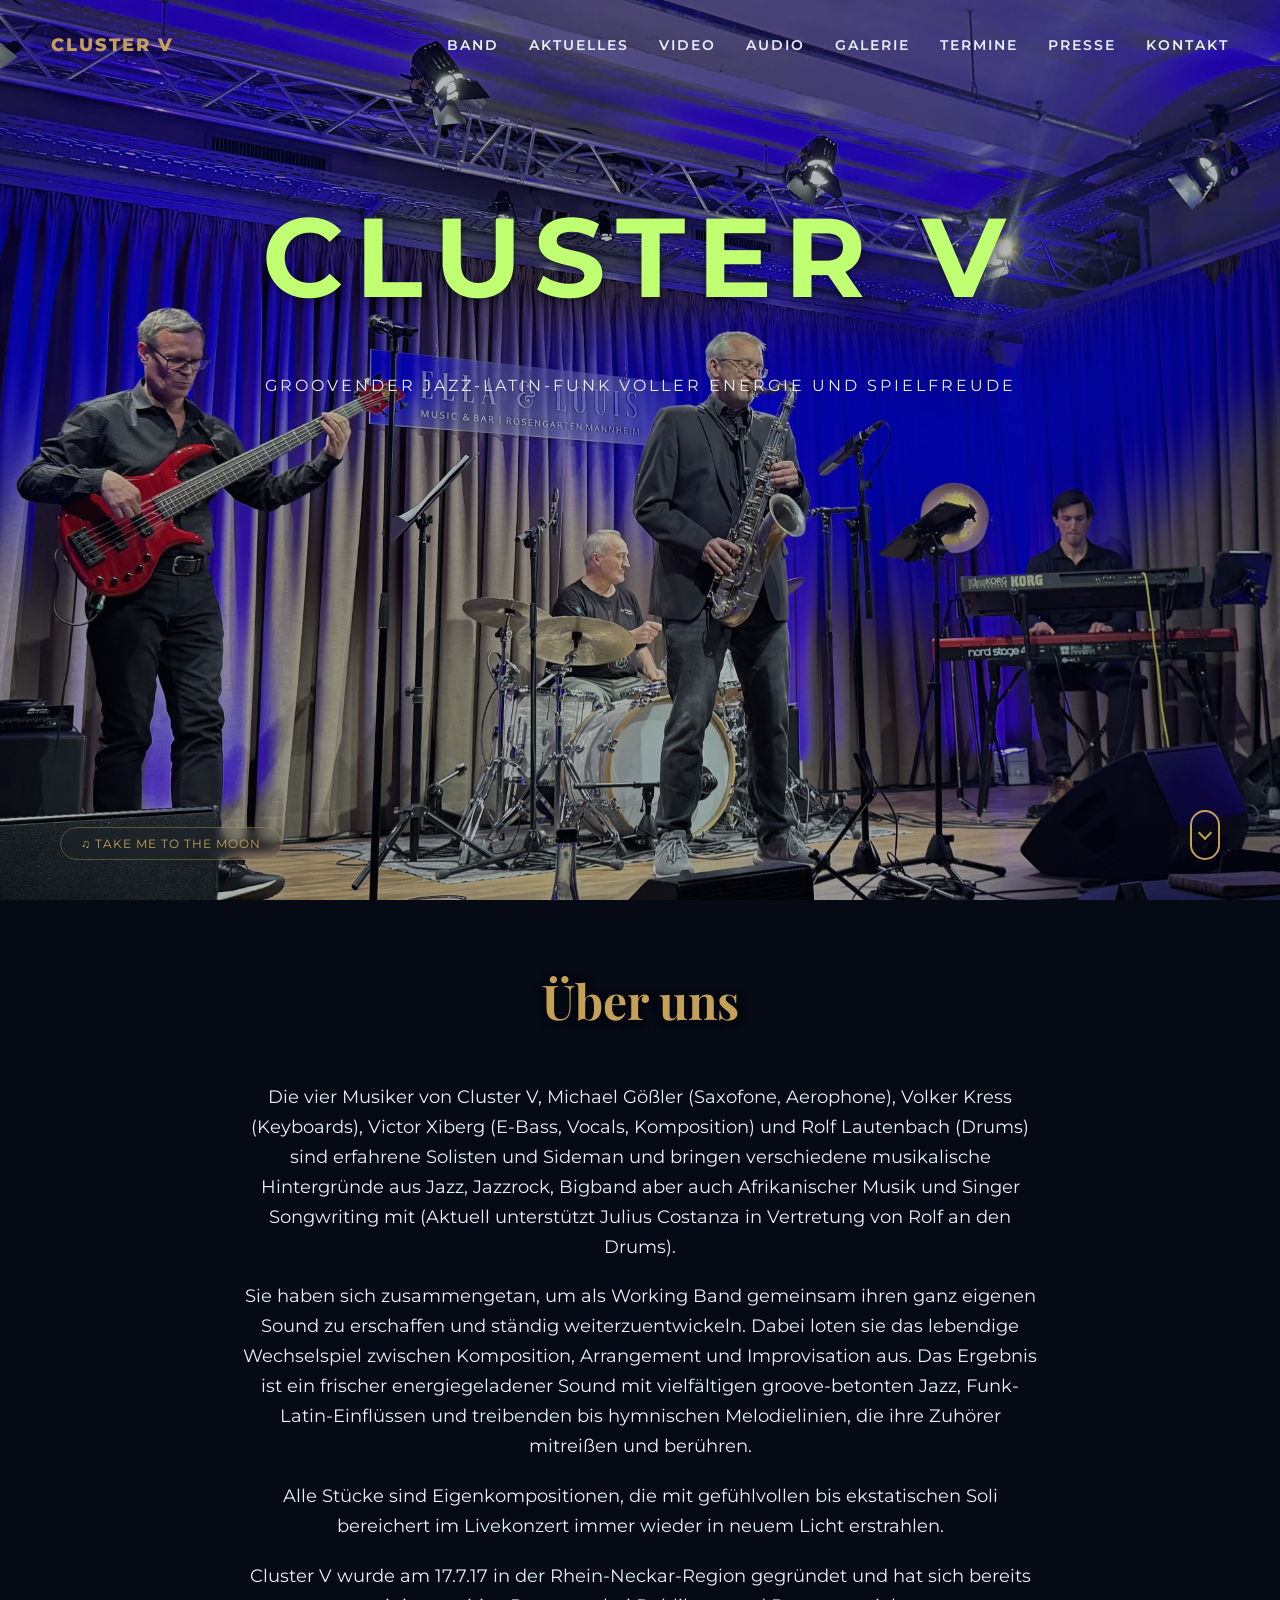
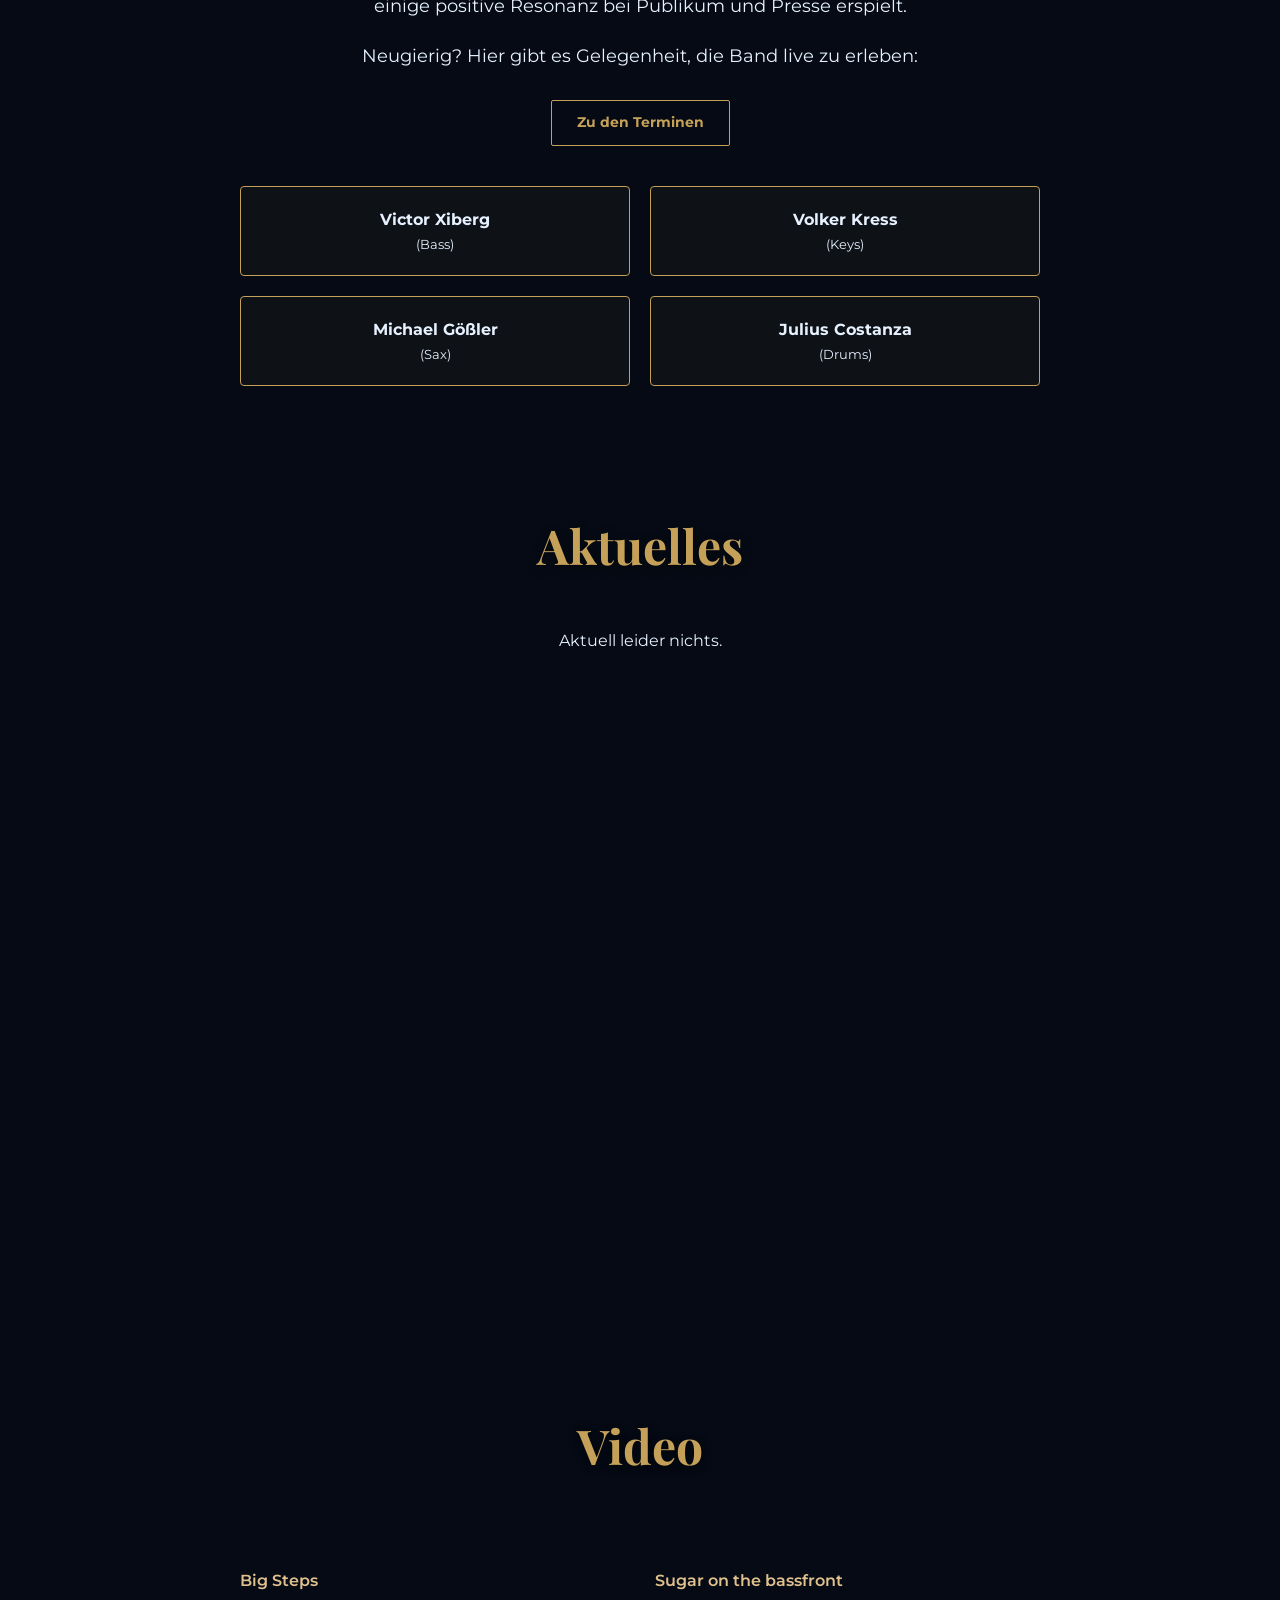
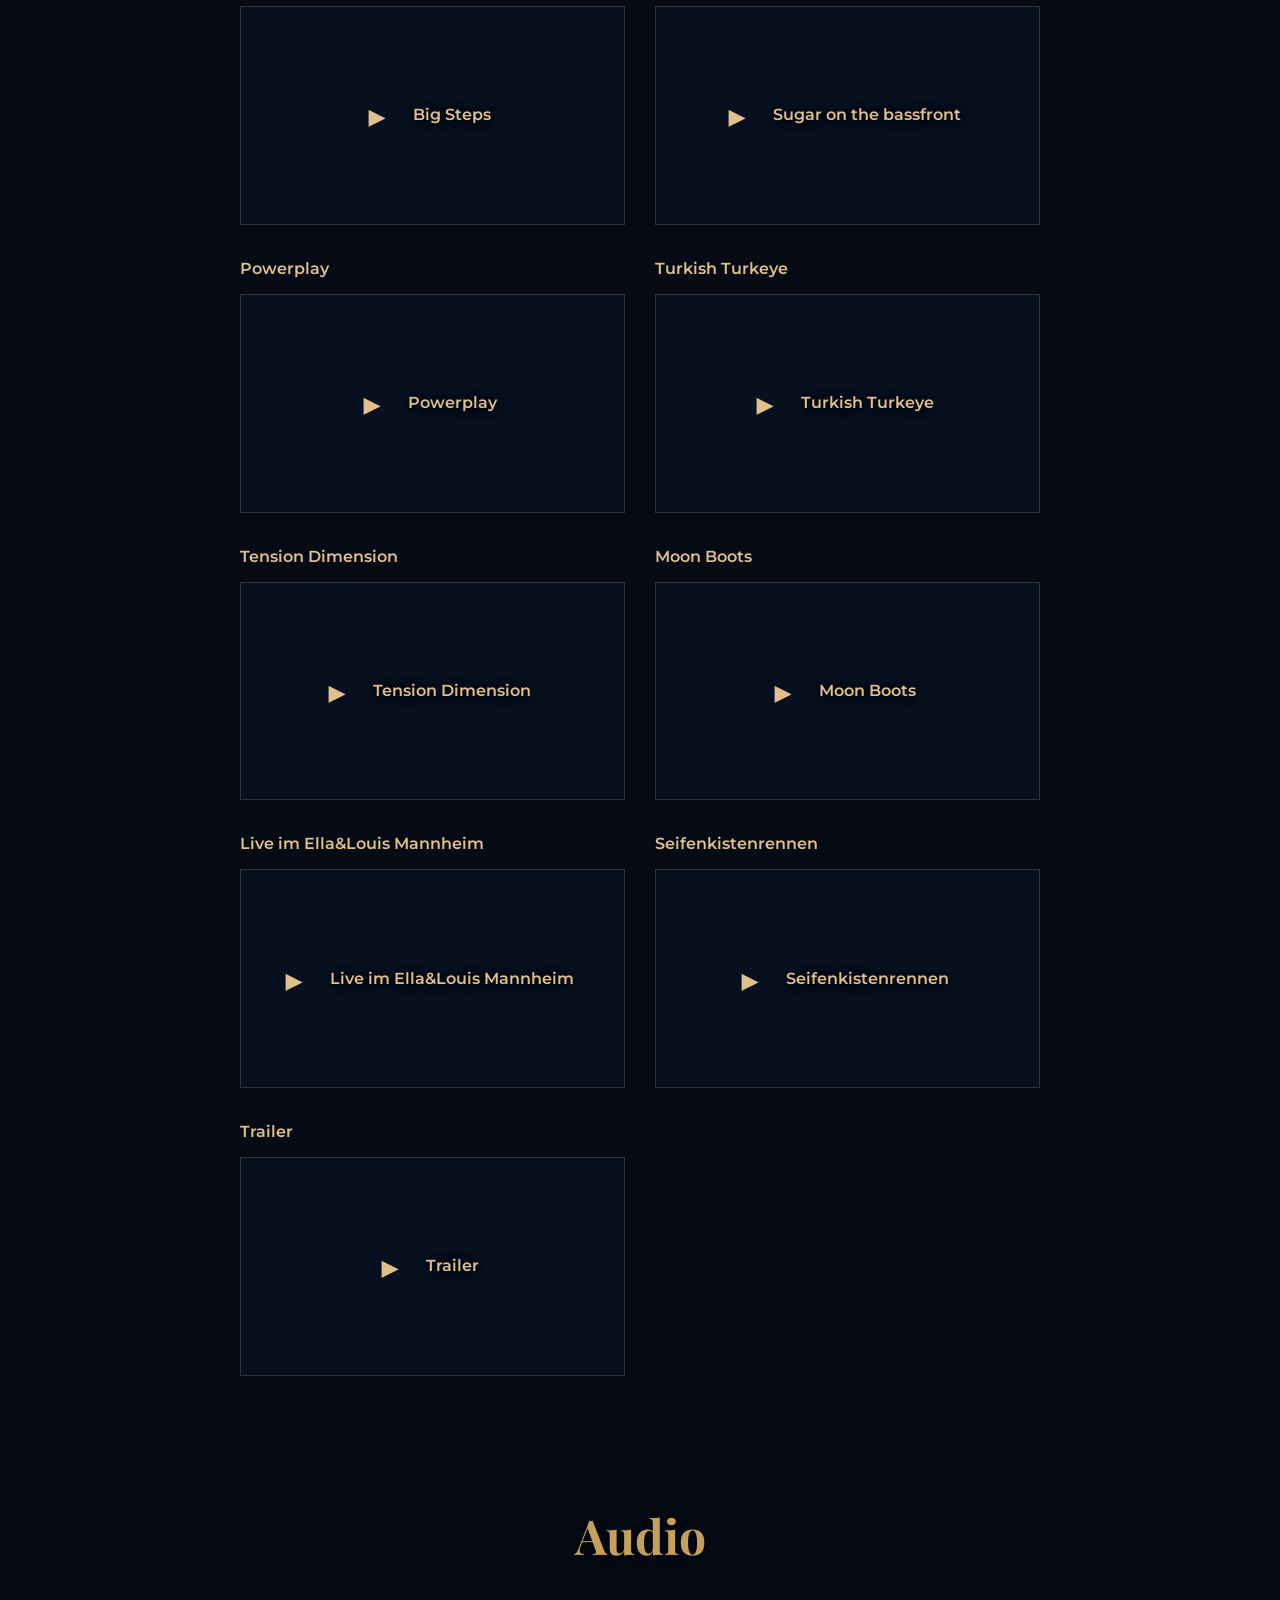
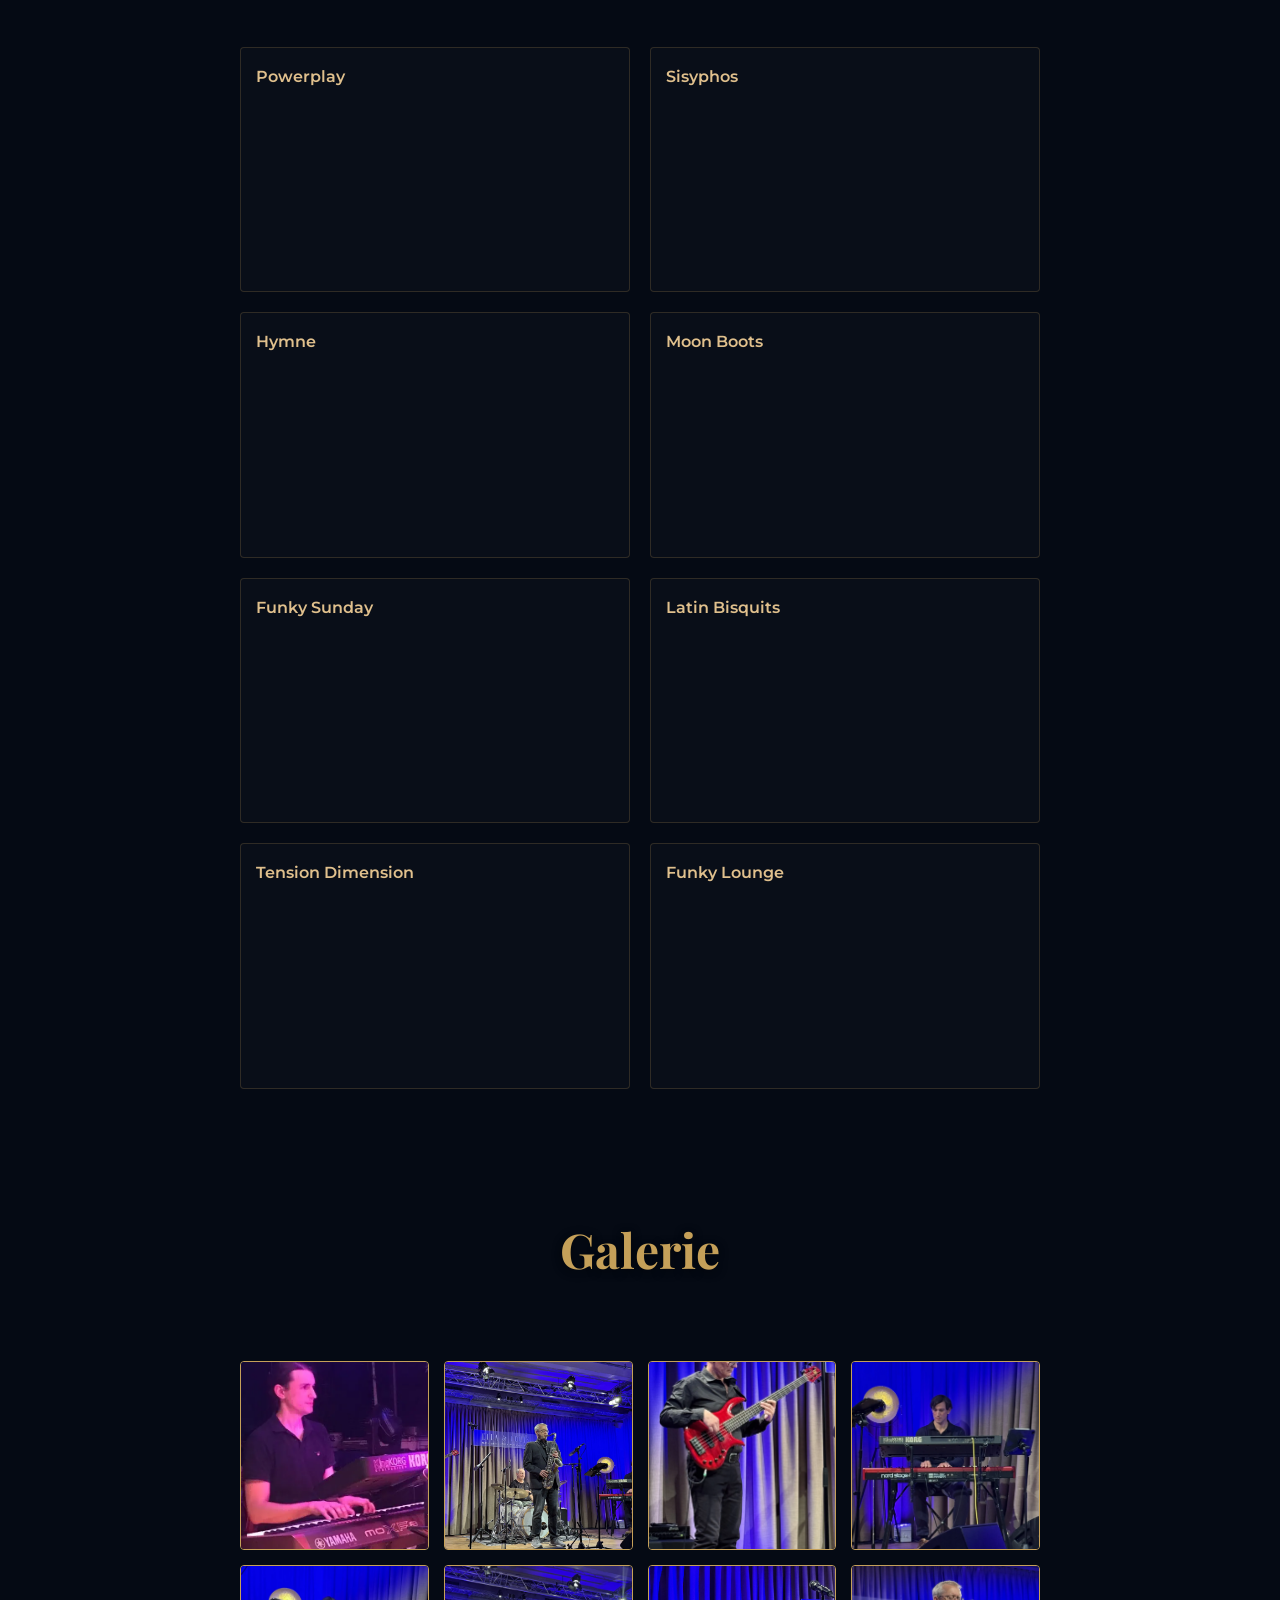
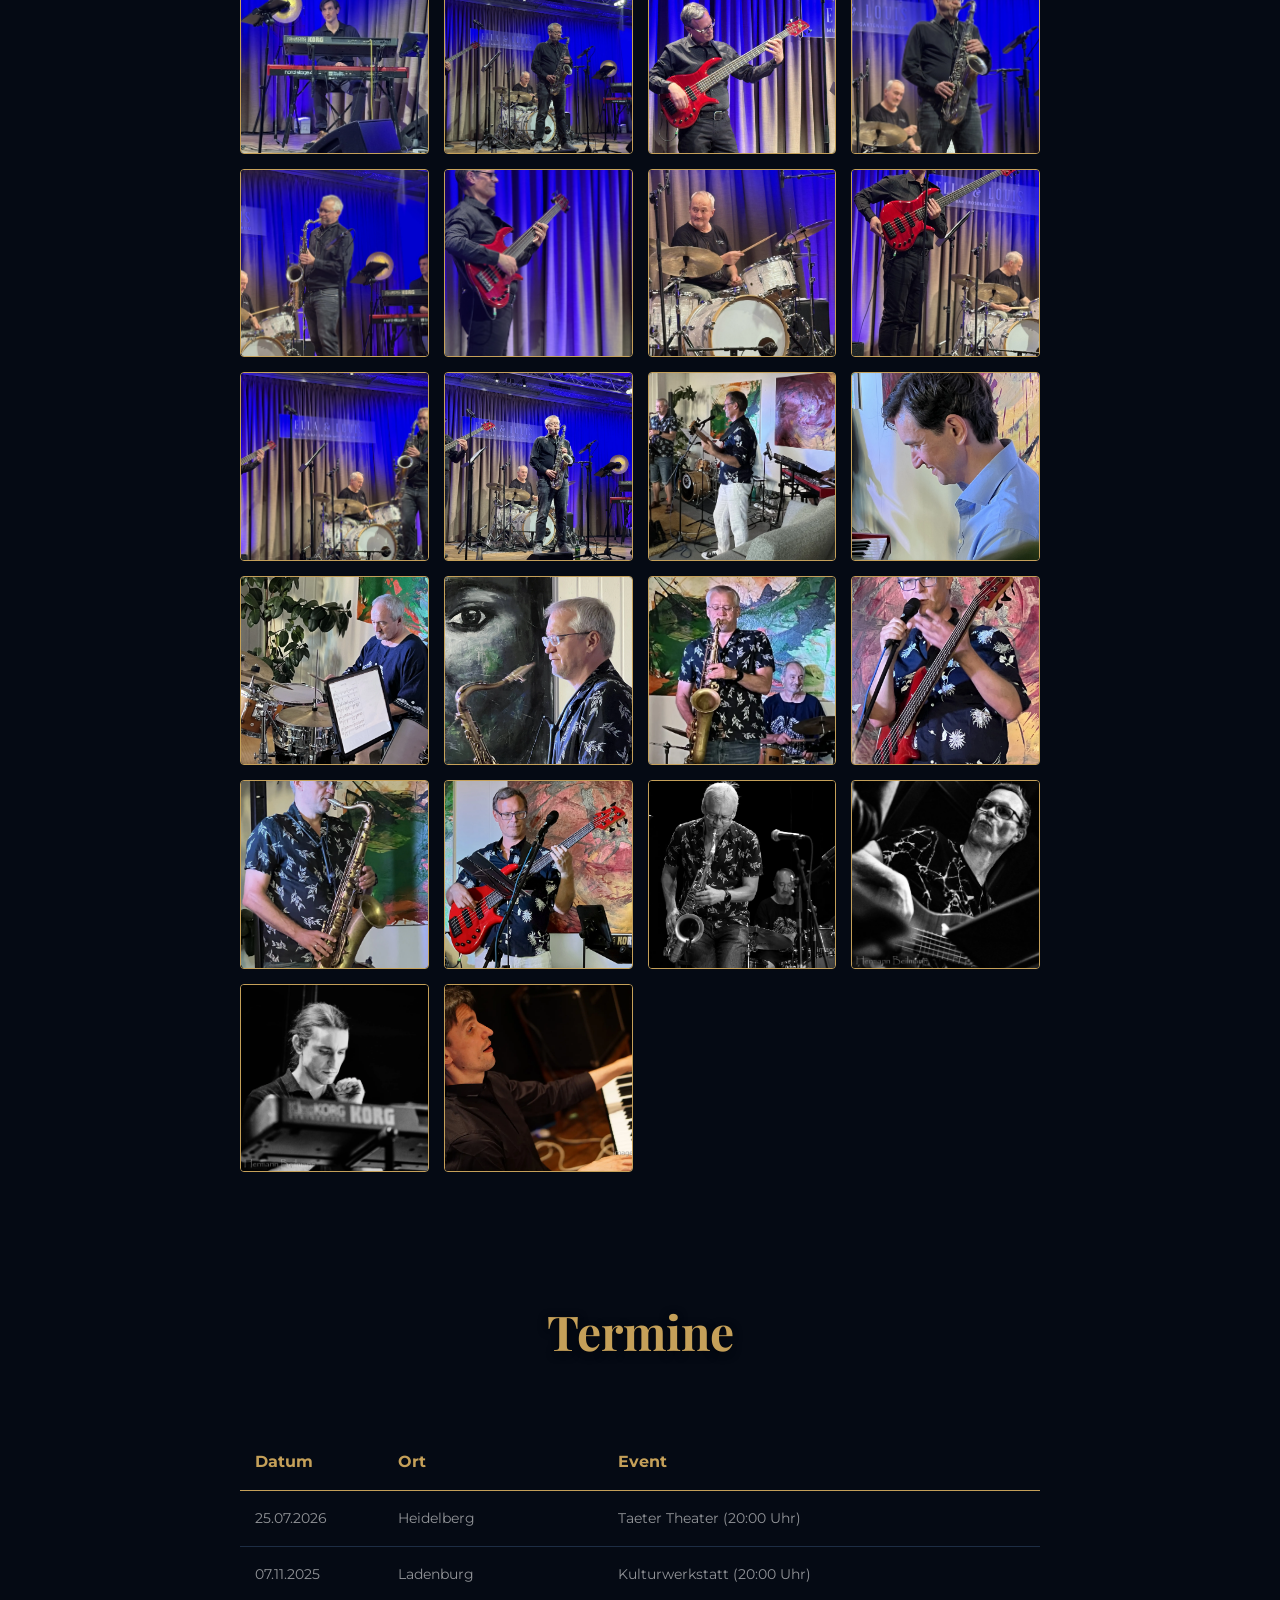
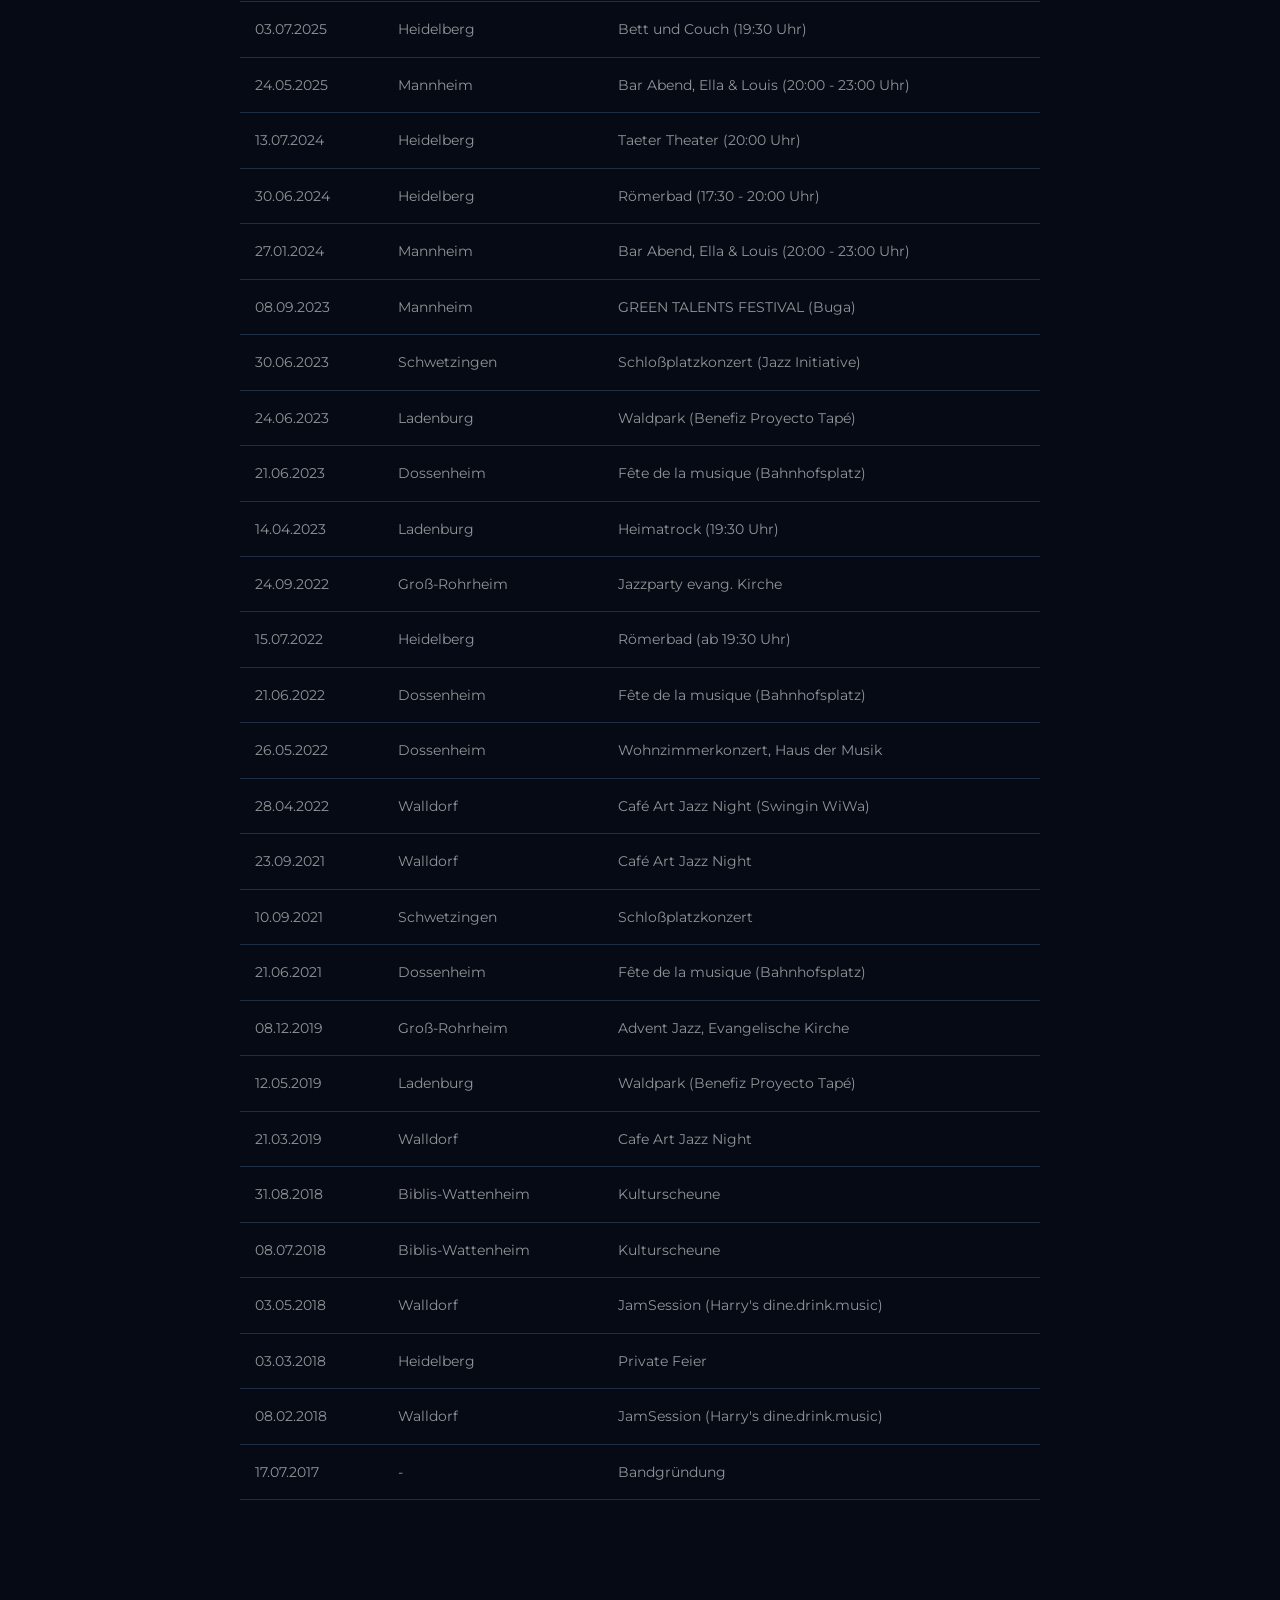
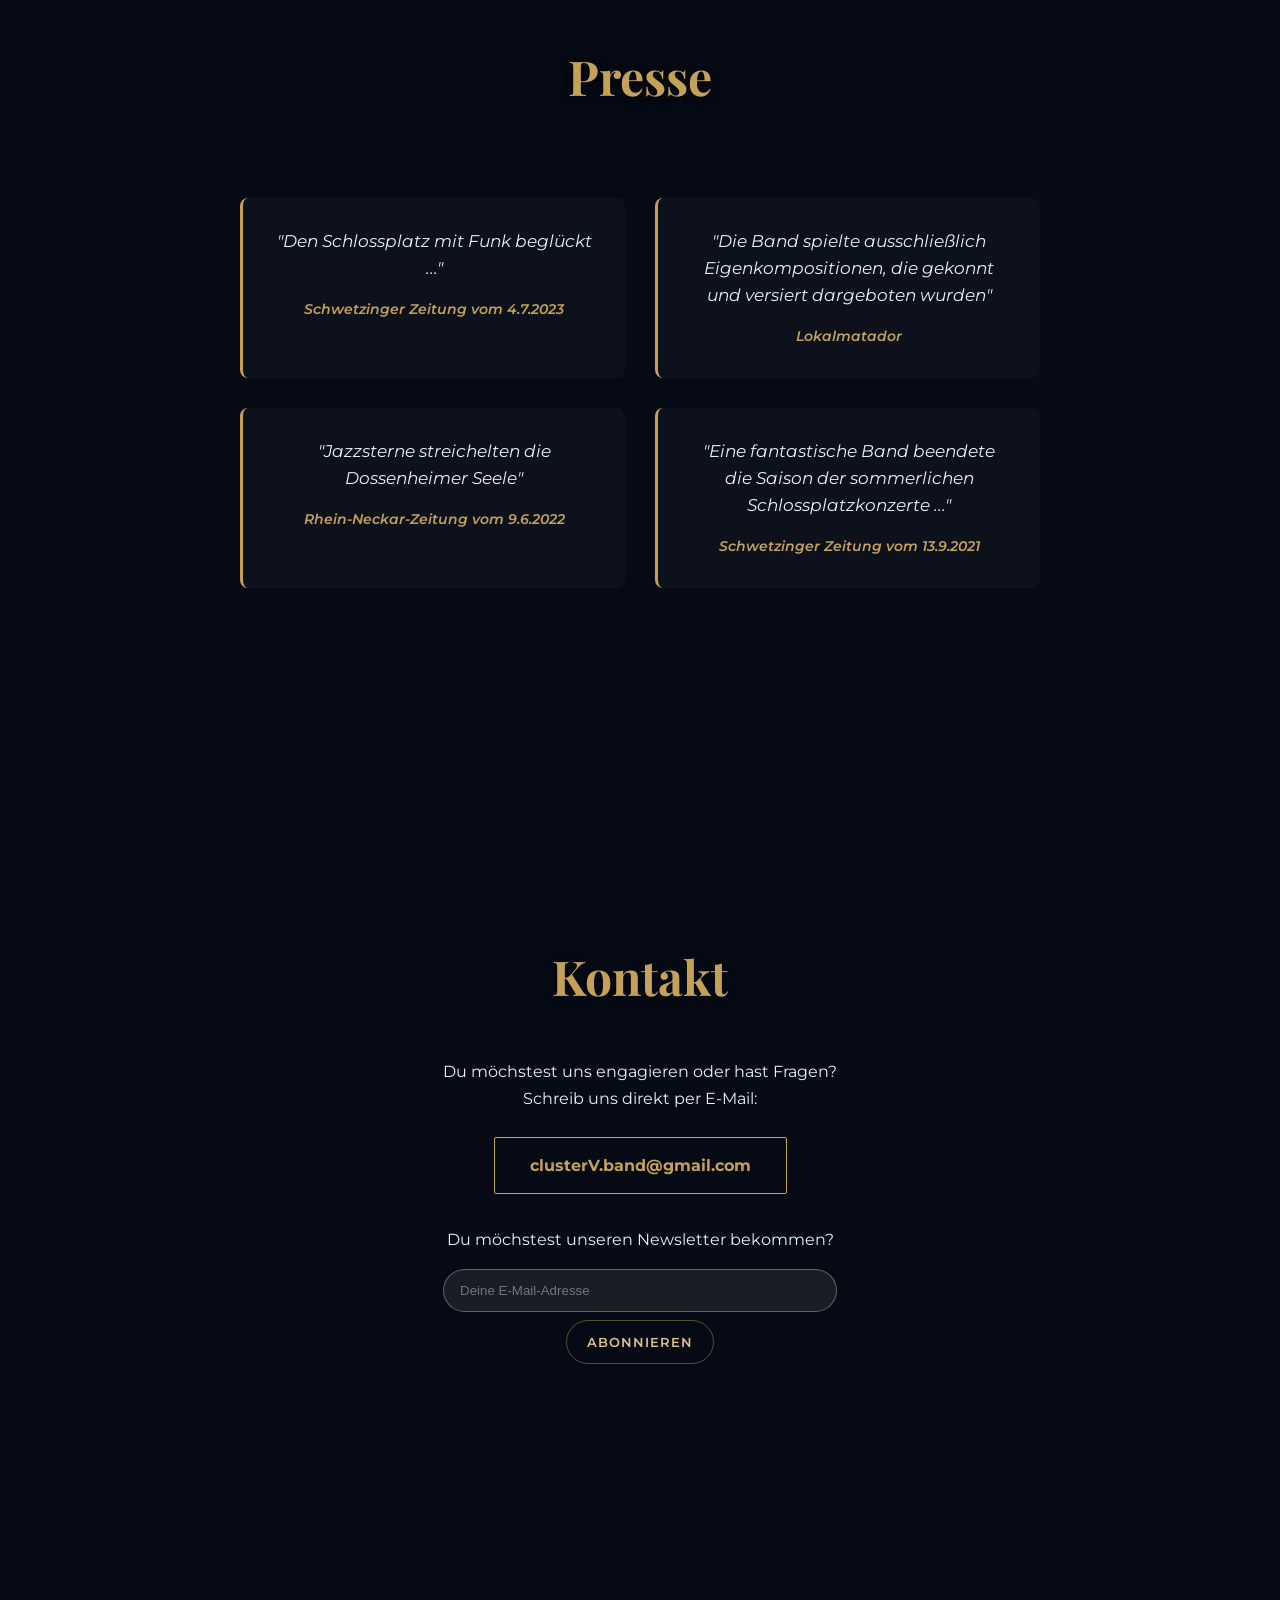
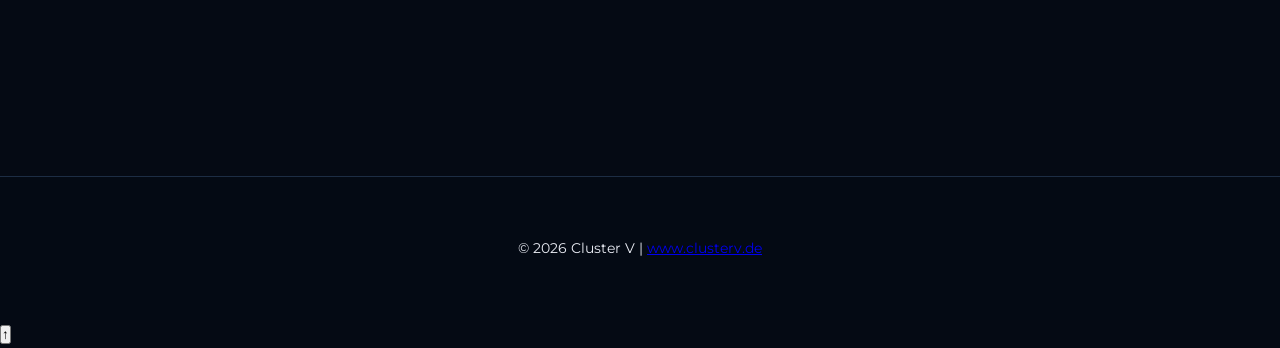
==== commit 991662eb: "Aktualisiert nach Gig" ====
--- a/index.html
+++ b/index.html
@@ -220,30 +220,7 @@
     <section id="aktuelles" class="container fullscreen-section">
       <h2>Aktuelles</h2>
       <div class="section-content reveal">
-        <p>
-          Cluster V spielt am 25. Juli 2026 im Taeter Theater in Heidelberg.
-        </p>
-        <div class="aktuelles-image-wrapper">
-          <img
-            src="Taeter_202607_Plakat.jpg"
-            alt="Cluster V im Taeter Theater Heidelberg 25. Juli 2026"
-            loading="lazy"
-          />
-        </div>
-        <div class="aktuelles-links">
-          <a
-            href="https://www.taeter-theater.de/gastspiele/cluster-v/"
-            target="_blank"
-            rel="noopener noreferrer"
-            >Zur Veranstaltung</a
-          >
-          <a
-            href="https://www.taeter-theater.de/info/online-reservieren/"
-            target="_blank"
-            rel="noopener noreferrer"
-            >Tickets reservieren</a
-          >
-        </div>
+        <p>Aktuell leider nichts.</p>
       </div>
       <div
         class="scroll-indicator up"
@@ -450,7 +427,7 @@
 
         <script>
           const scriptURL =
-            "https://script.google.com/macros/s/AKfycbxkOgdwFdLzbDnGd4kjivx5et16uqN3whPugZQFk0JMmfsQUpShvByFG1JbeYINt9E/exec";
+            "https://script.google.com/macros/s/AKfycbziduh5Pu5q7o8TRzSgn31huhhxRtPW7k37H7P0rXNqmUcA4qCIE2ve7-qith_ctG8/exec";
           const form = document.getElementById("newsletter-form");
           const msg = document.getElementById("newsletter-msg");
 
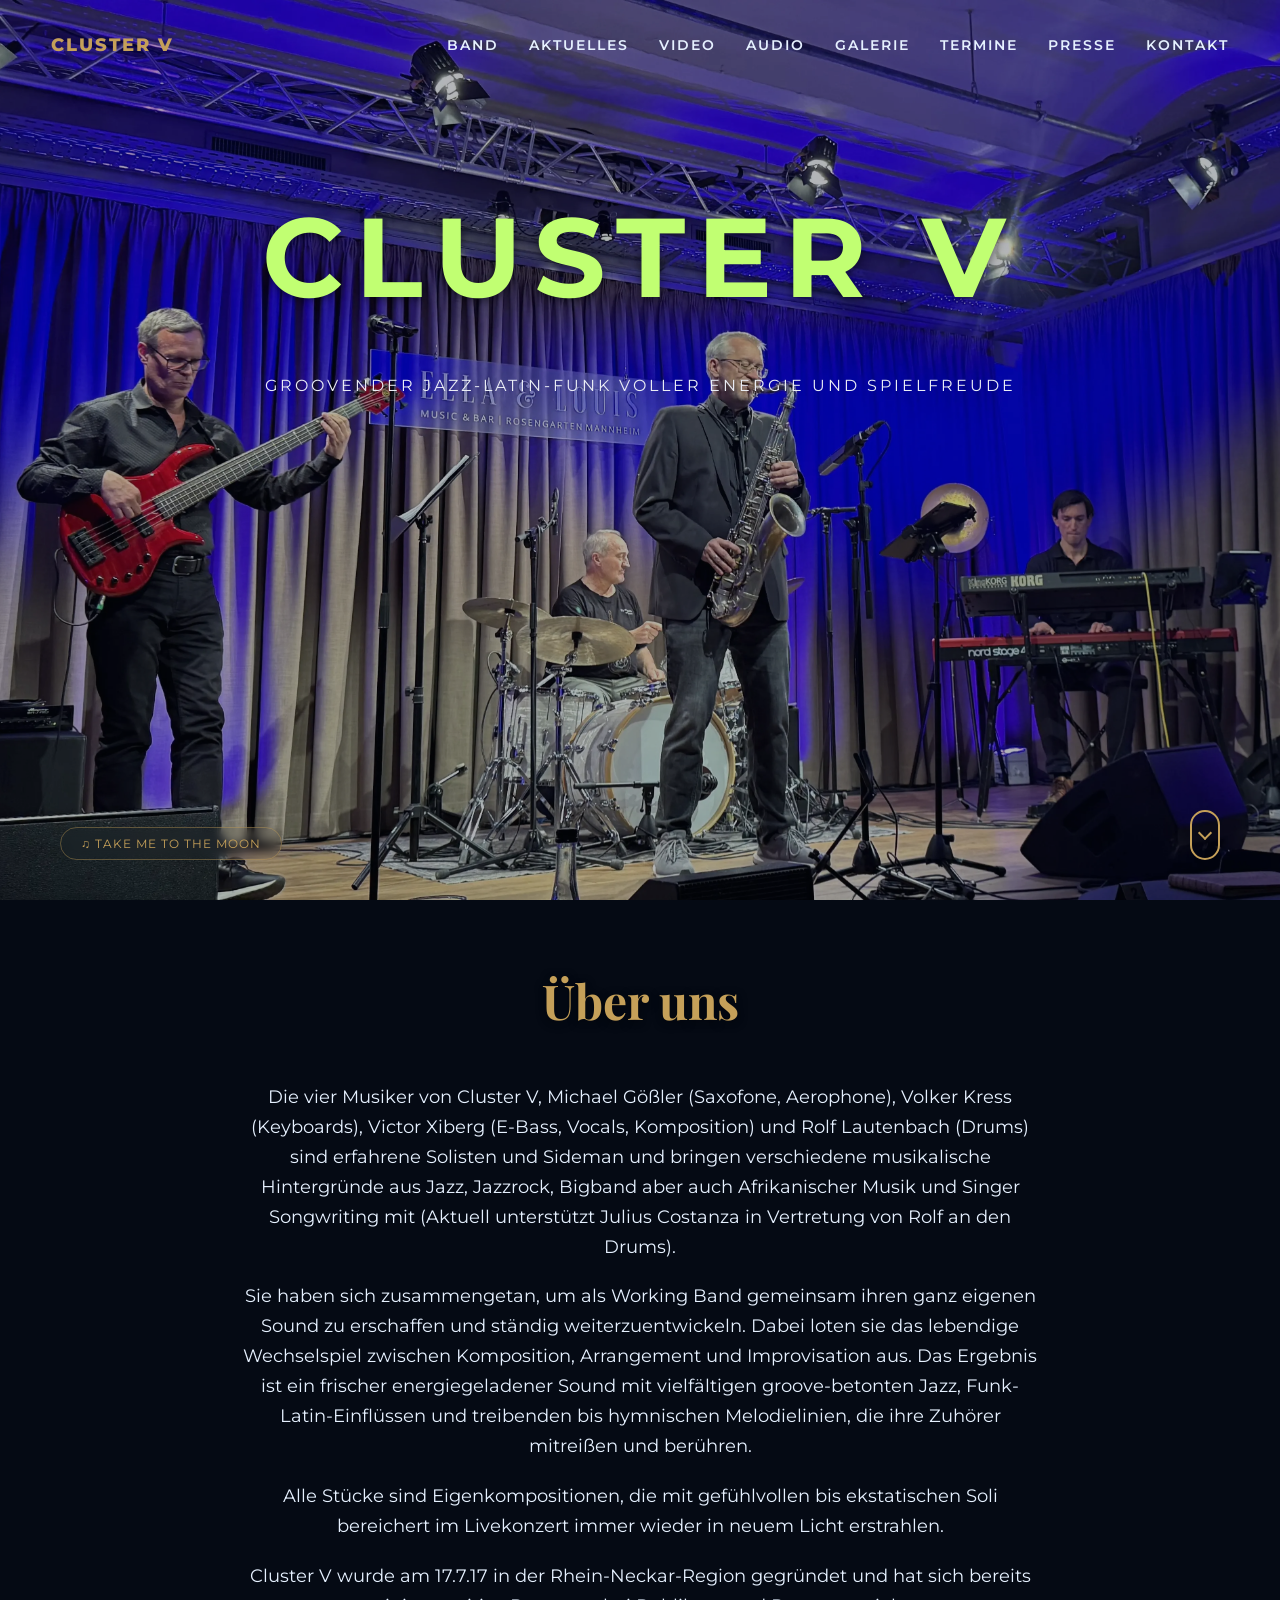
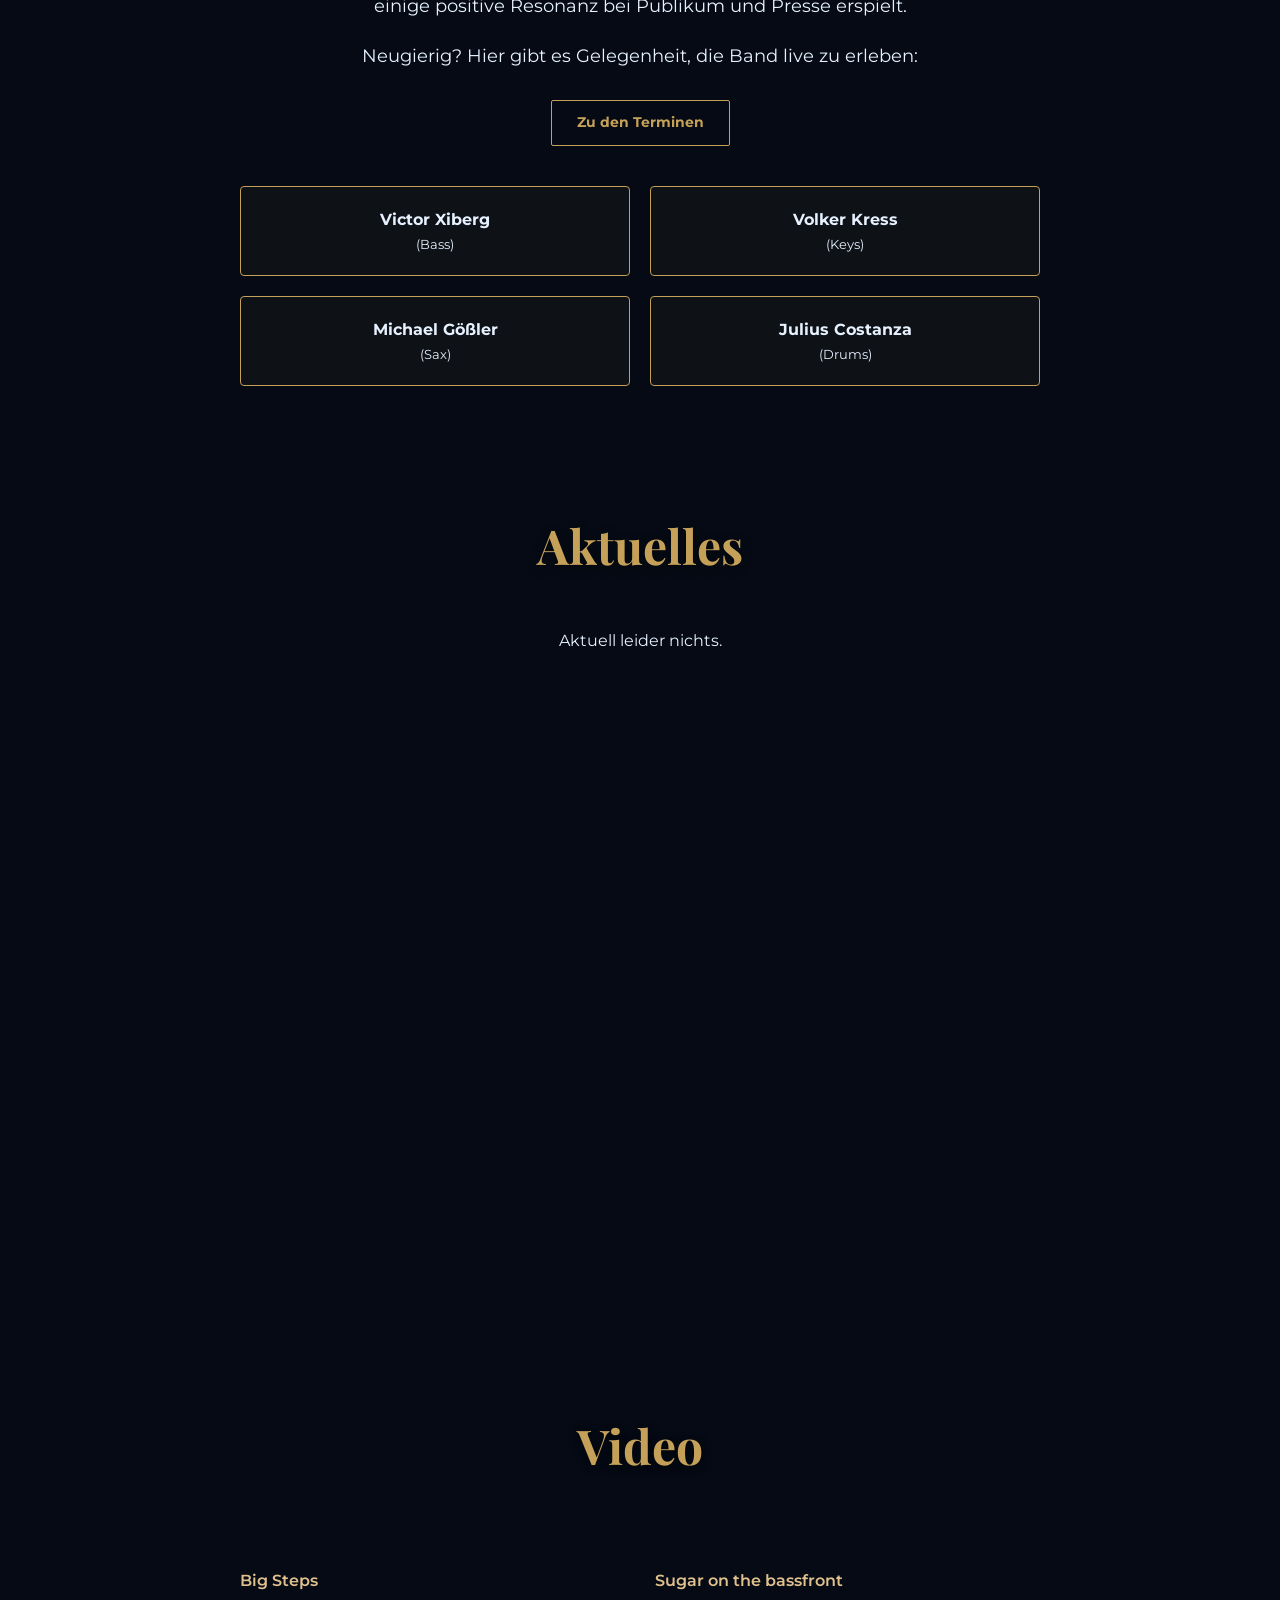
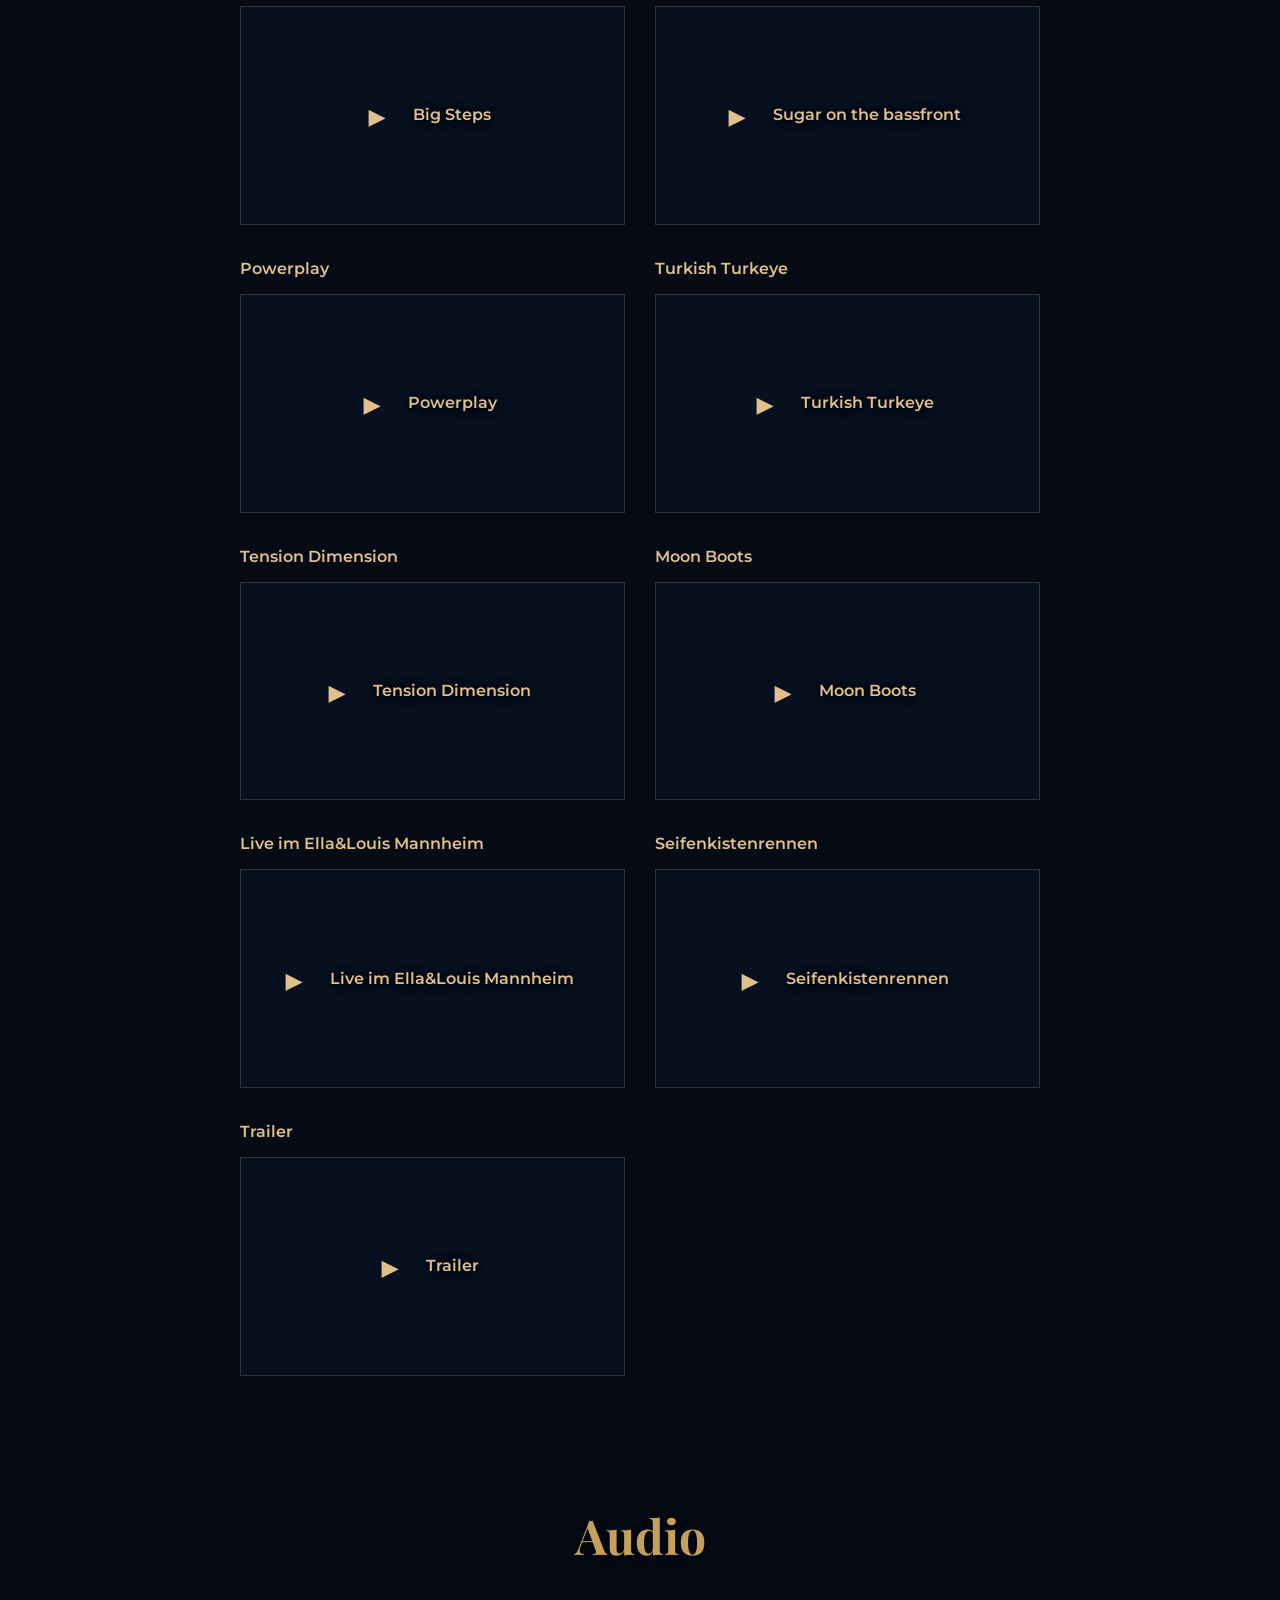
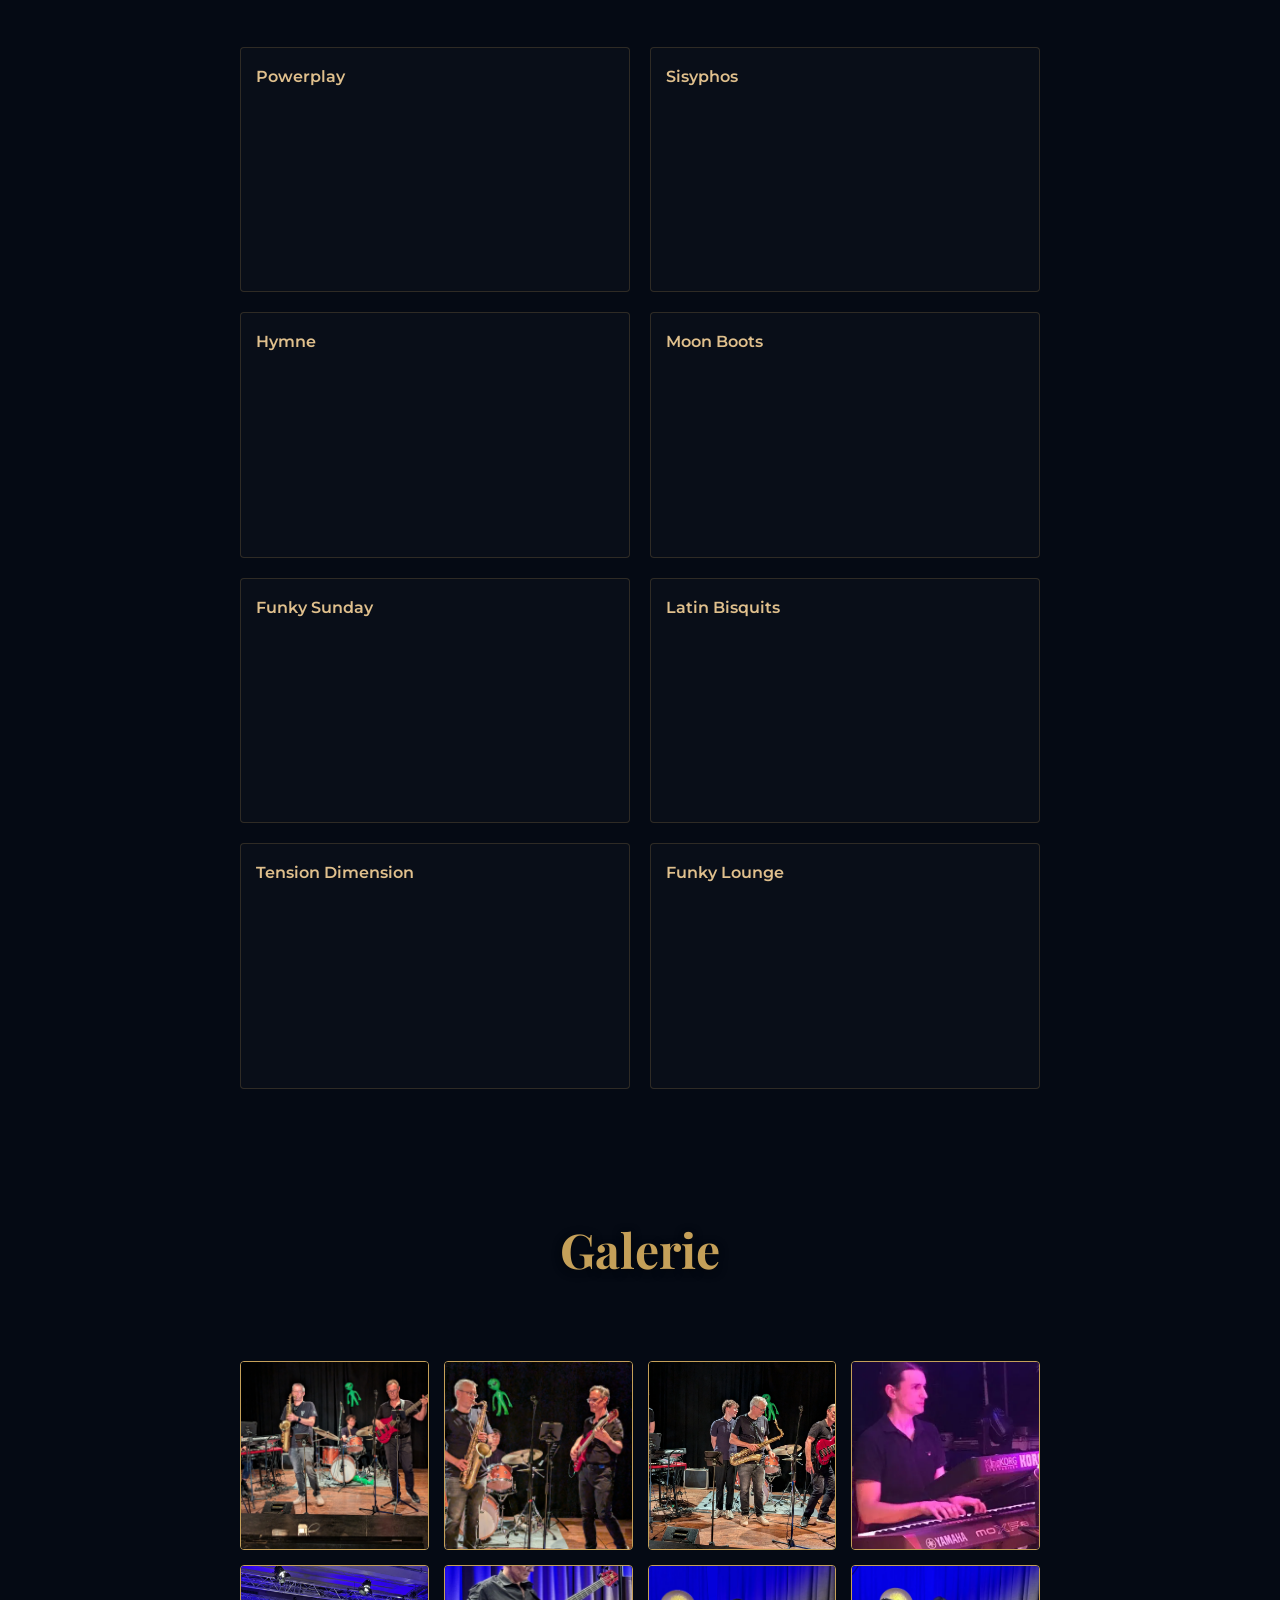
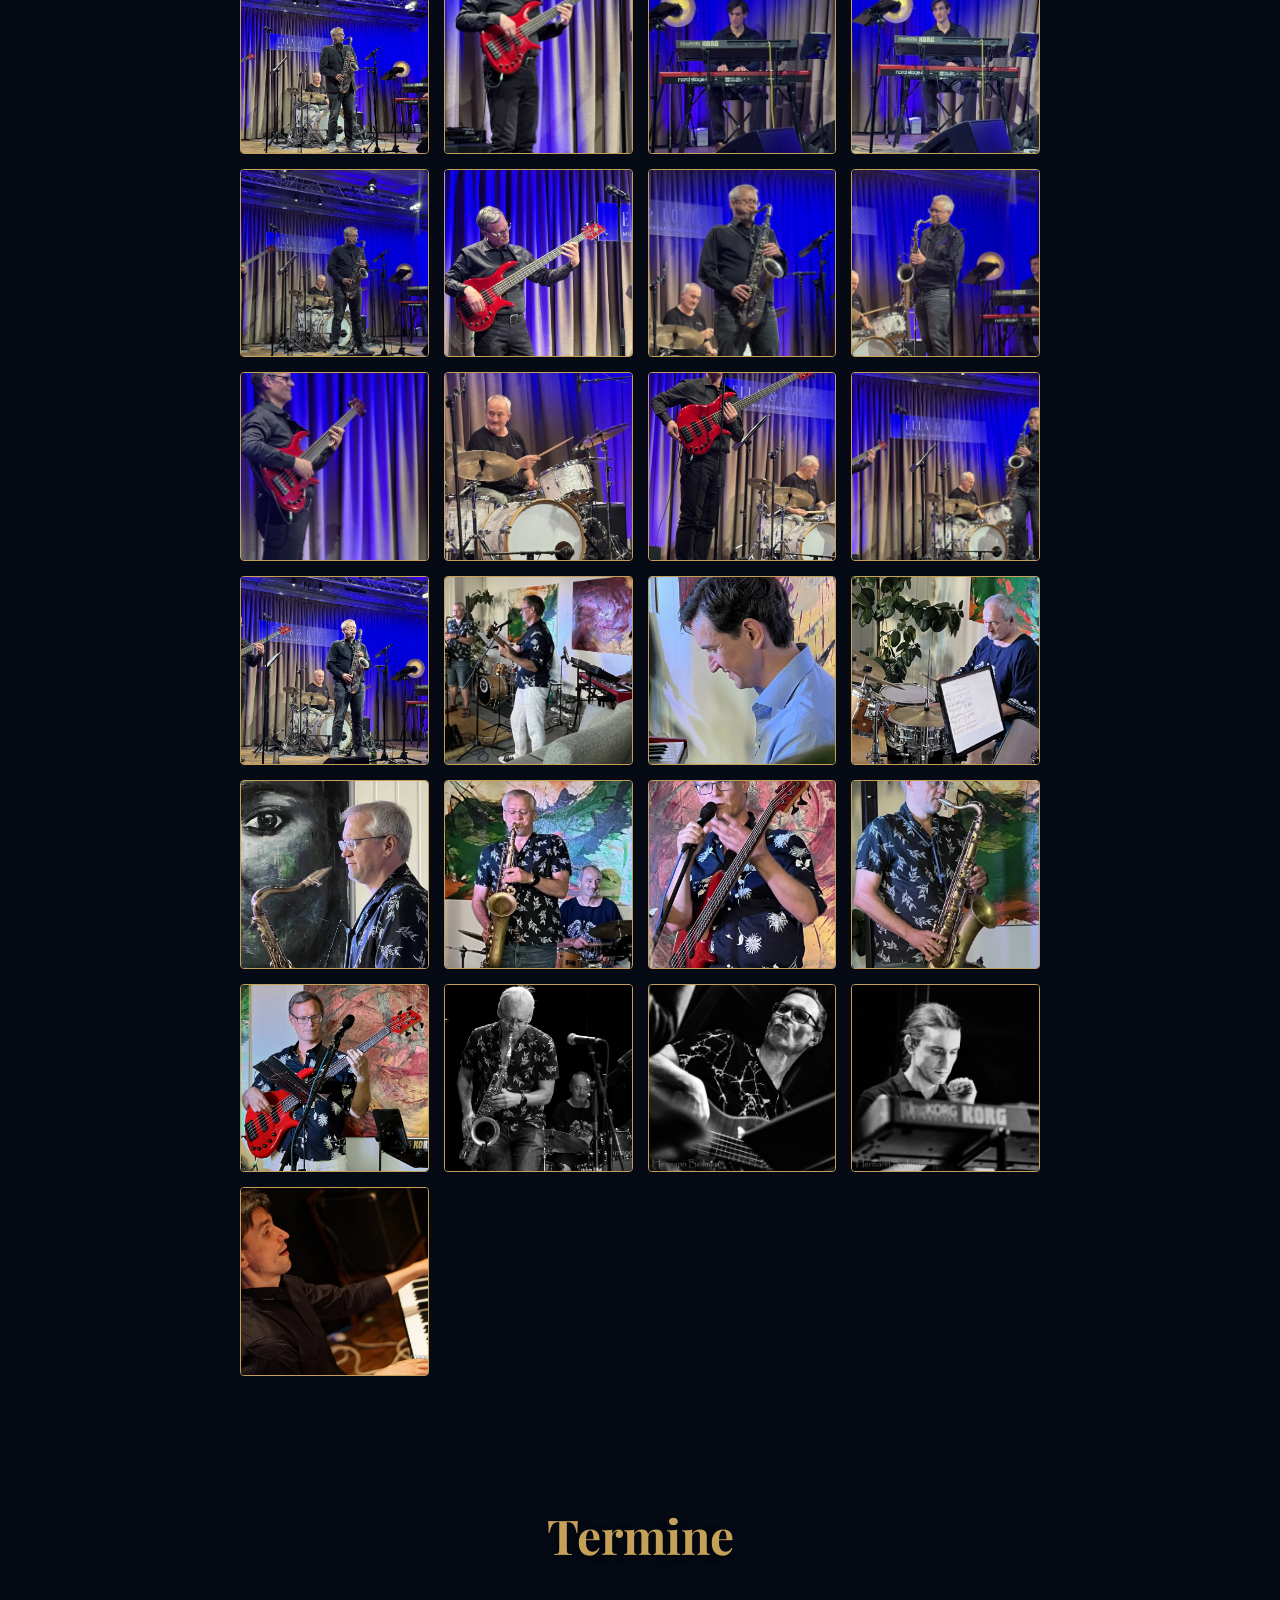
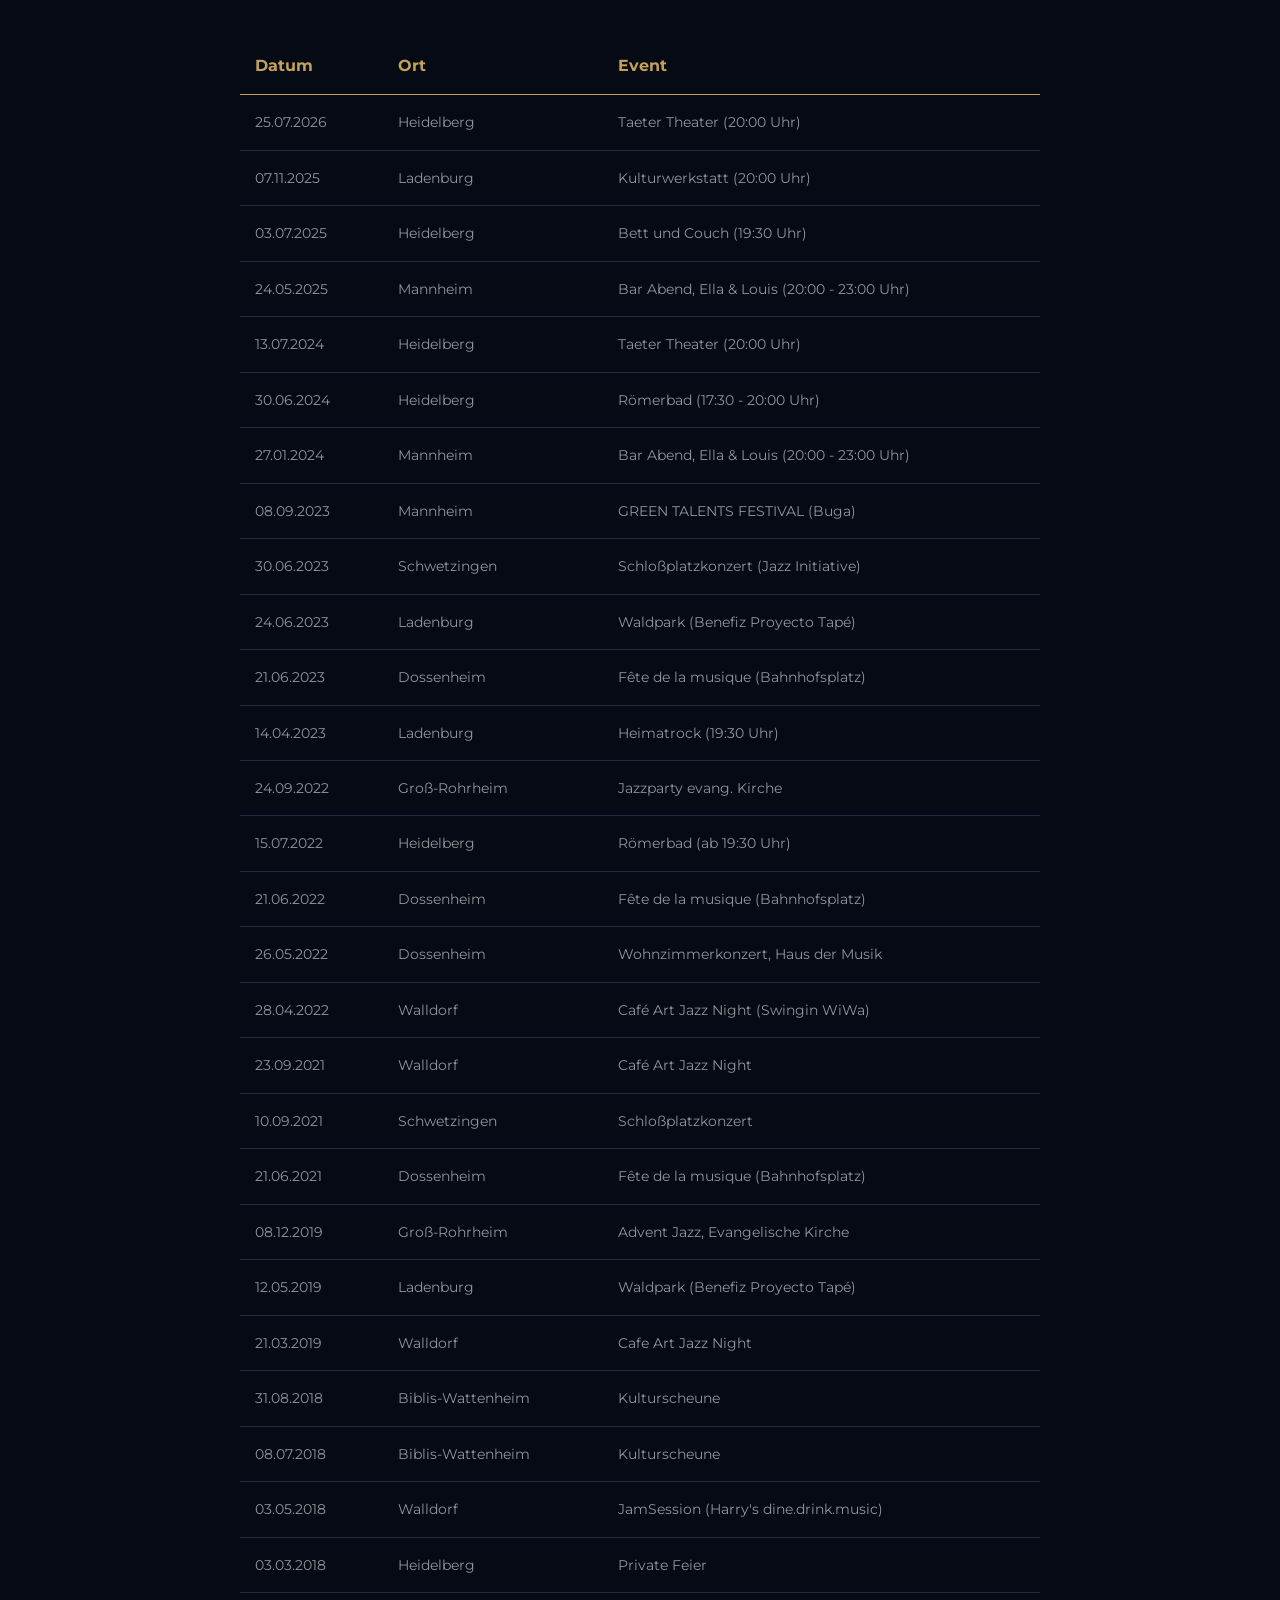
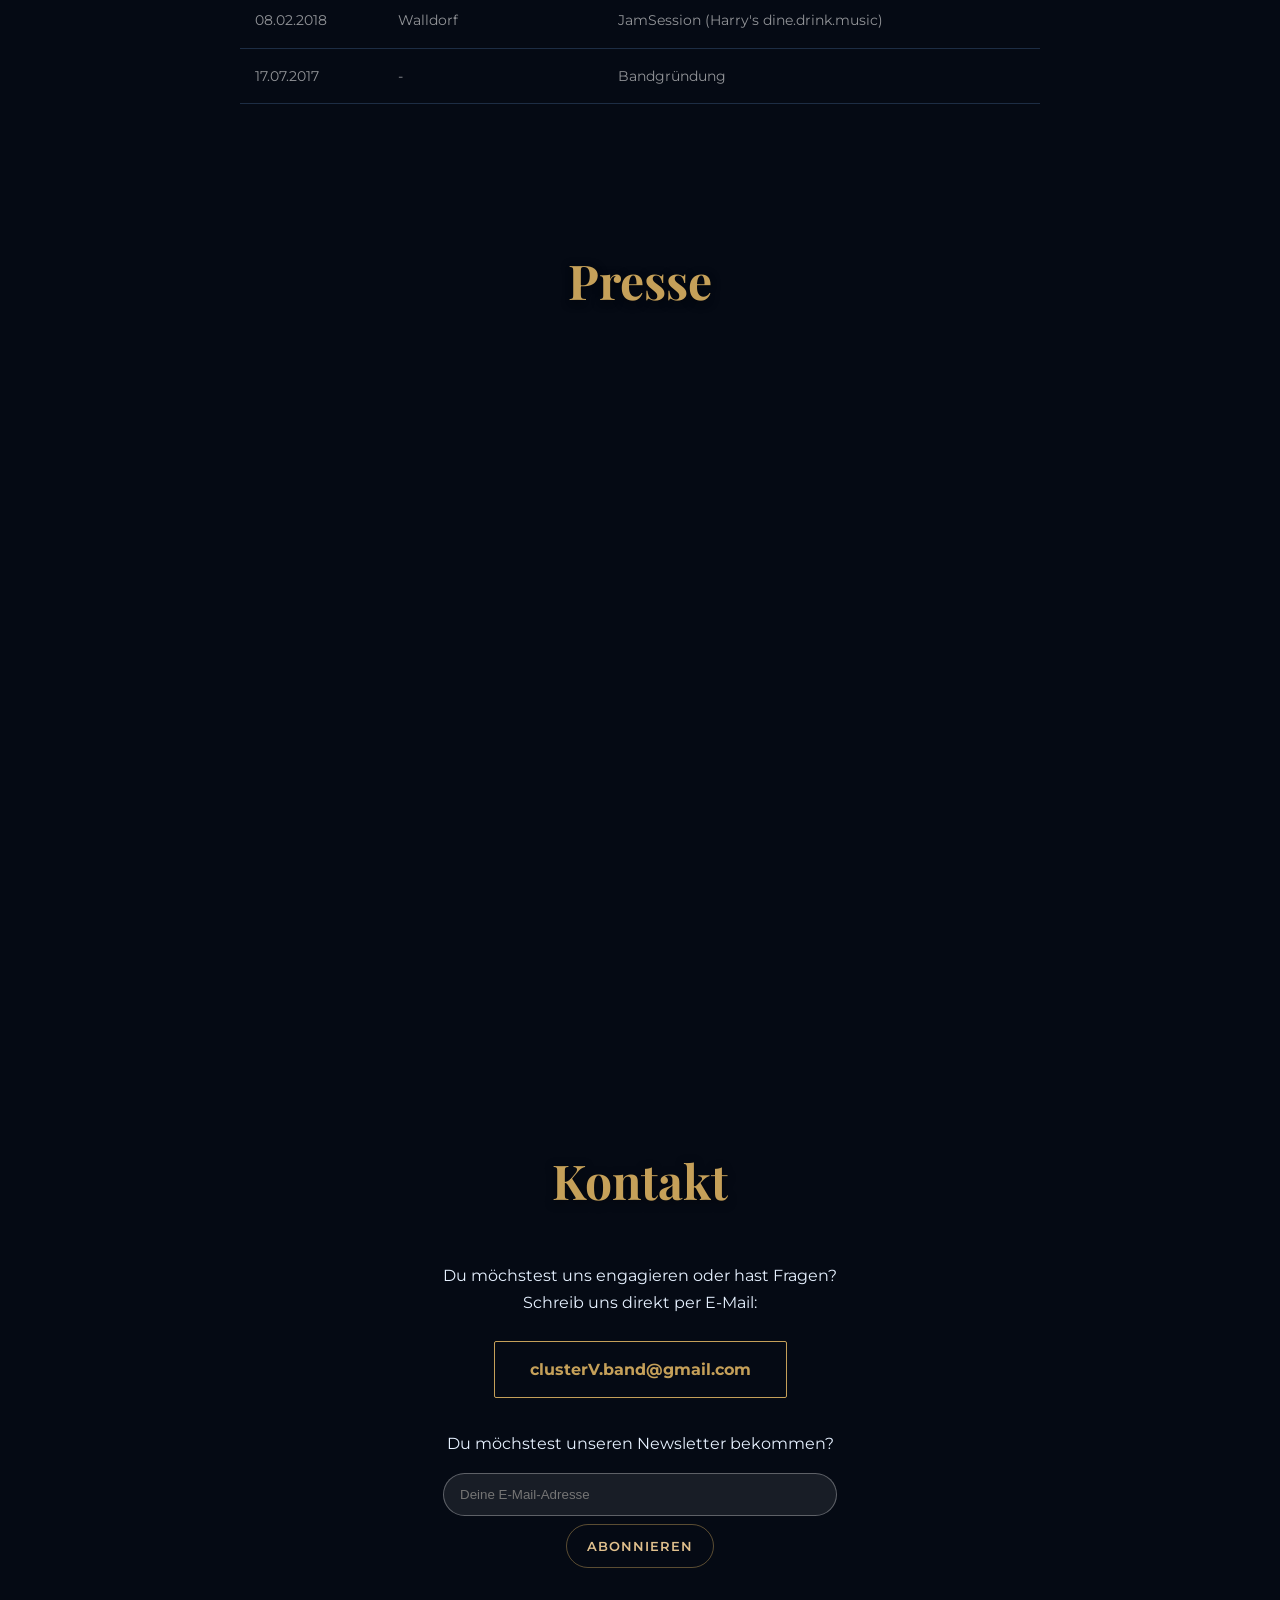
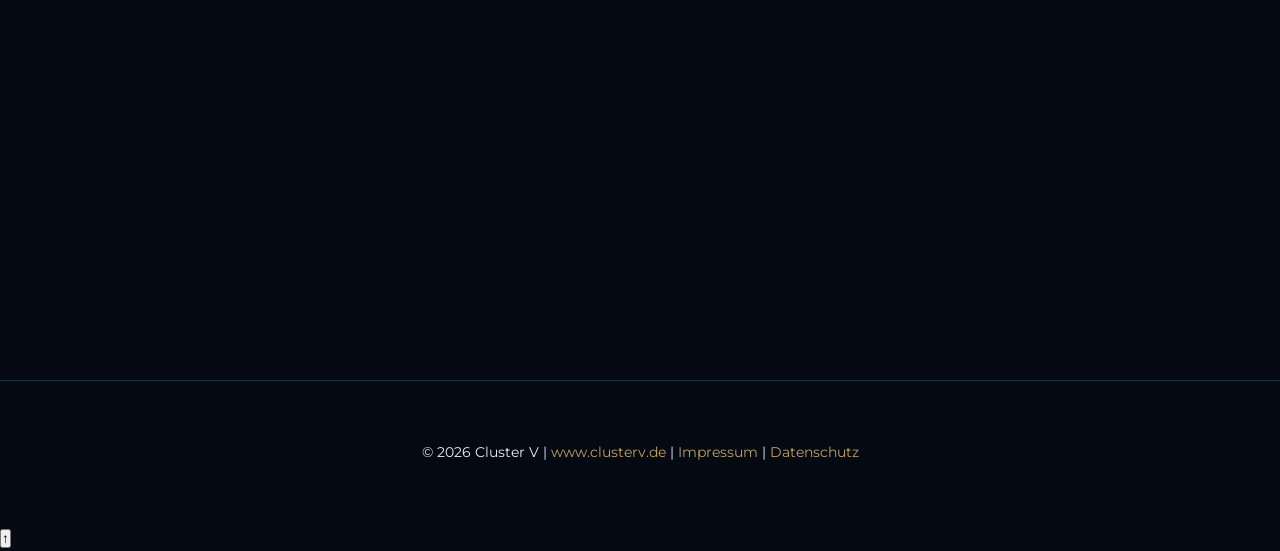
==== commit 7e2f96c8: "Impressum und Datenschutz" ====
--- a/index.html
+++ b/index.html
@@ -473,7 +473,9 @@
     <footer>
       <p>
         &copy; <span id="currentYear">2024</span> Cluster V |
-        <a href="http://www.clusterv.de">www.clusterv.de</a>
+        <a href="http://www.clusterv.de">www.clusterv.de</a> |
+        <a href="impressum.html">Impressum</a> |
+        <a href="datenschutz.html">Datenschutz</a>
       </p>
     </footer>
 
--- a/style.css
+++ b/style.css
@@ -666,12 +666,25 @@
 .btn-small { padding: 10px 25px; font-size: 0.85rem; margin-top: 10px; }
 
 footer { padding: 60px; text-align: center; color: var(--text-muted); font-size: 0.85rem; border-top: 1px solid var(--navy-border); background: rgba(5, 10, 20, 0.5); }
+footer a { color: var(--accent-gold); text-decoration: none; }
+footer a:hover { color: var(--accent-gold-bright); text-decoration: underline; }
 .social-links { margin-top: 20px; display: flex; justify-content: center; gap: 20px; }
 .social-links a svg { width: 24px; height: 24px; fill: var(--text-muted); transition: all 0.3s ease; }
 .social-links a:hover svg { fill: var(--accent-gold); transform: scale(1.1); }
 
 .reveal { opacity: 0; transform: translateY(30px); transition: all 0.8s ease-out; will-change: transform, opacity; }
 .reveal.active { opacity: 1; transform: translateY(0); }
+
+/* Rechtstext-Seiten */
+.legal-page { min-height: 100vh; display: flex; flex-direction: column; }
+.legal-content { width: min(900px, 90%); margin: 0 auto; padding: 110px 0 80px; flex: 1; }
+.legal-content h1 { margin-bottom: 45px; }
+.legal-content h2 { font-size: 1.45rem; margin: 35px 0 12px; }
+.legal-content p, .legal-content address { max-width: 760px; margin-bottom: 16px; font-style: normal; }
+.legal-content a { color: var(--accent-gold-bright); }
+.legal-back { display: inline-block; margin-bottom: 30px; color: var(--accent-gold); text-decoration: none; }
+.legal-back:hover { color: var(--text-green); }
+.legal-updated { margin-top: 50px; color: var(--text-muted); font-size: 0.85rem; }
 
 @media (max-width: 768px) {
     .members { 
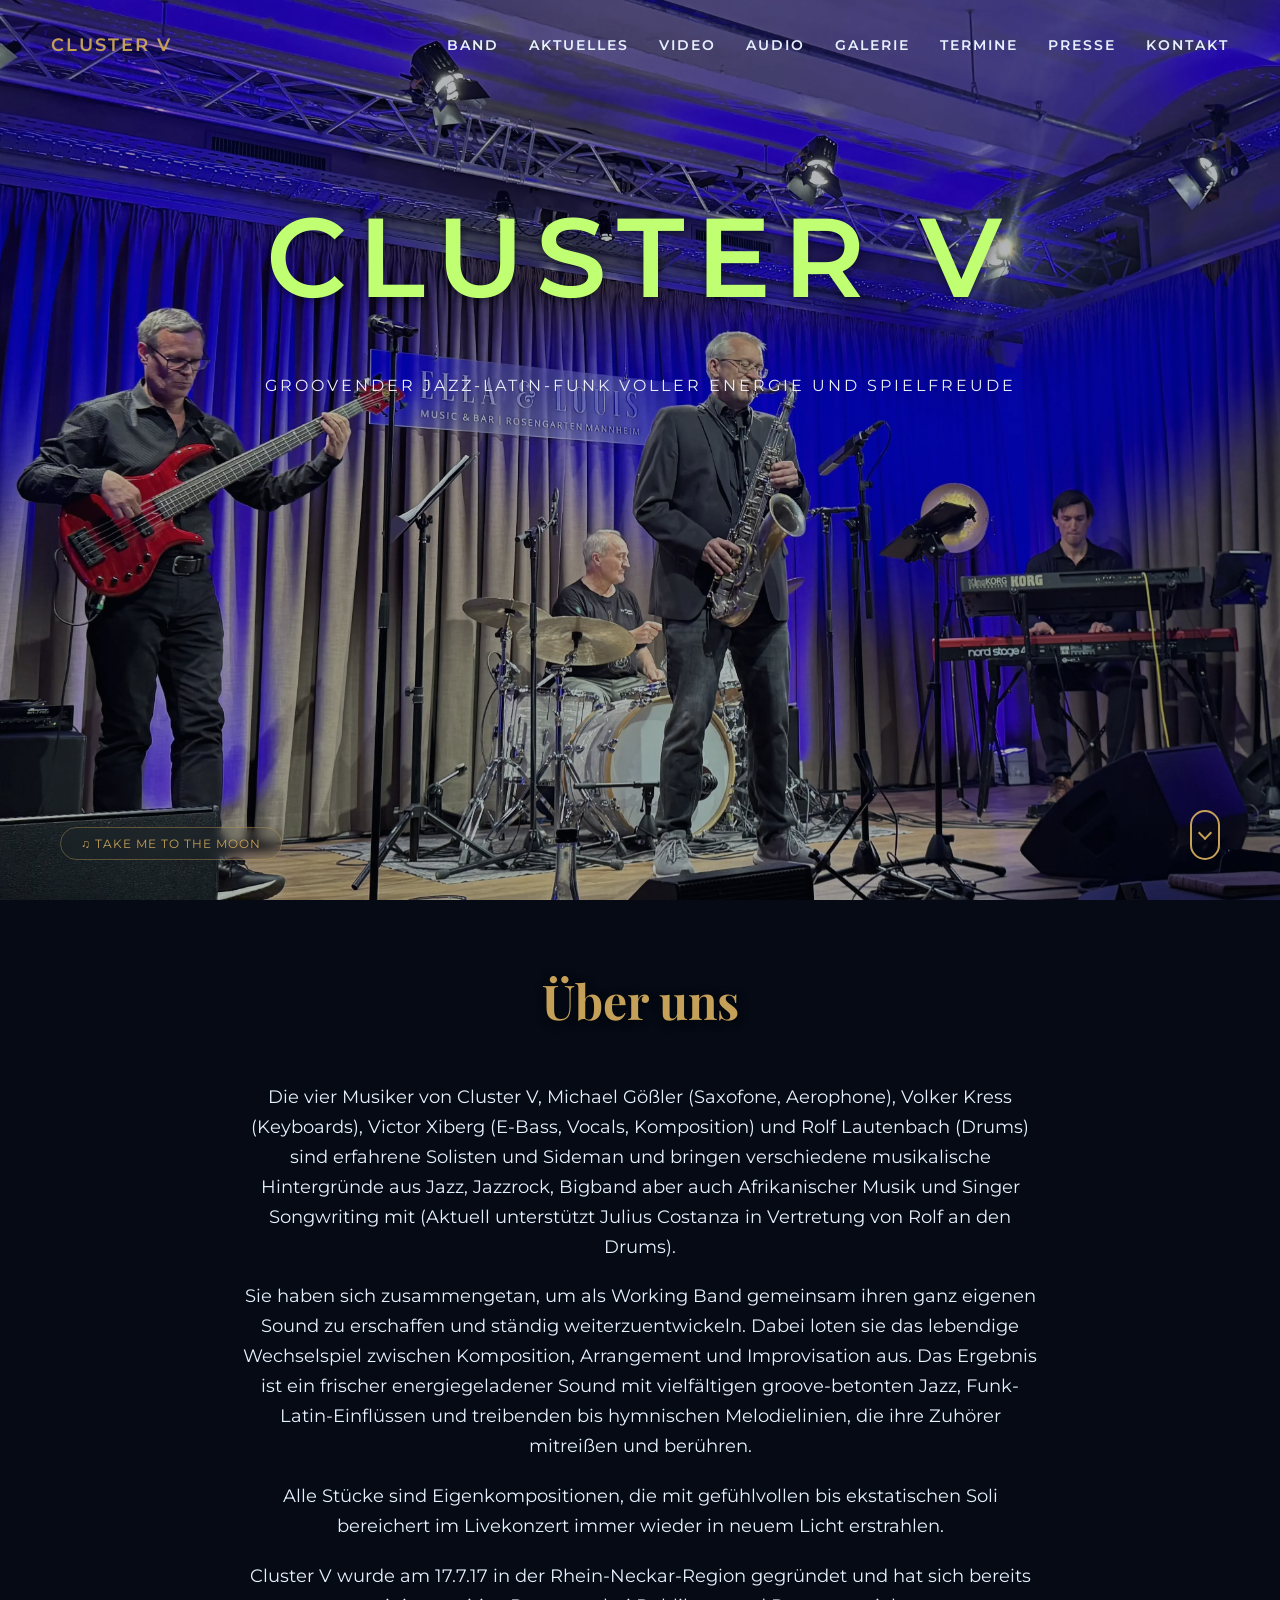
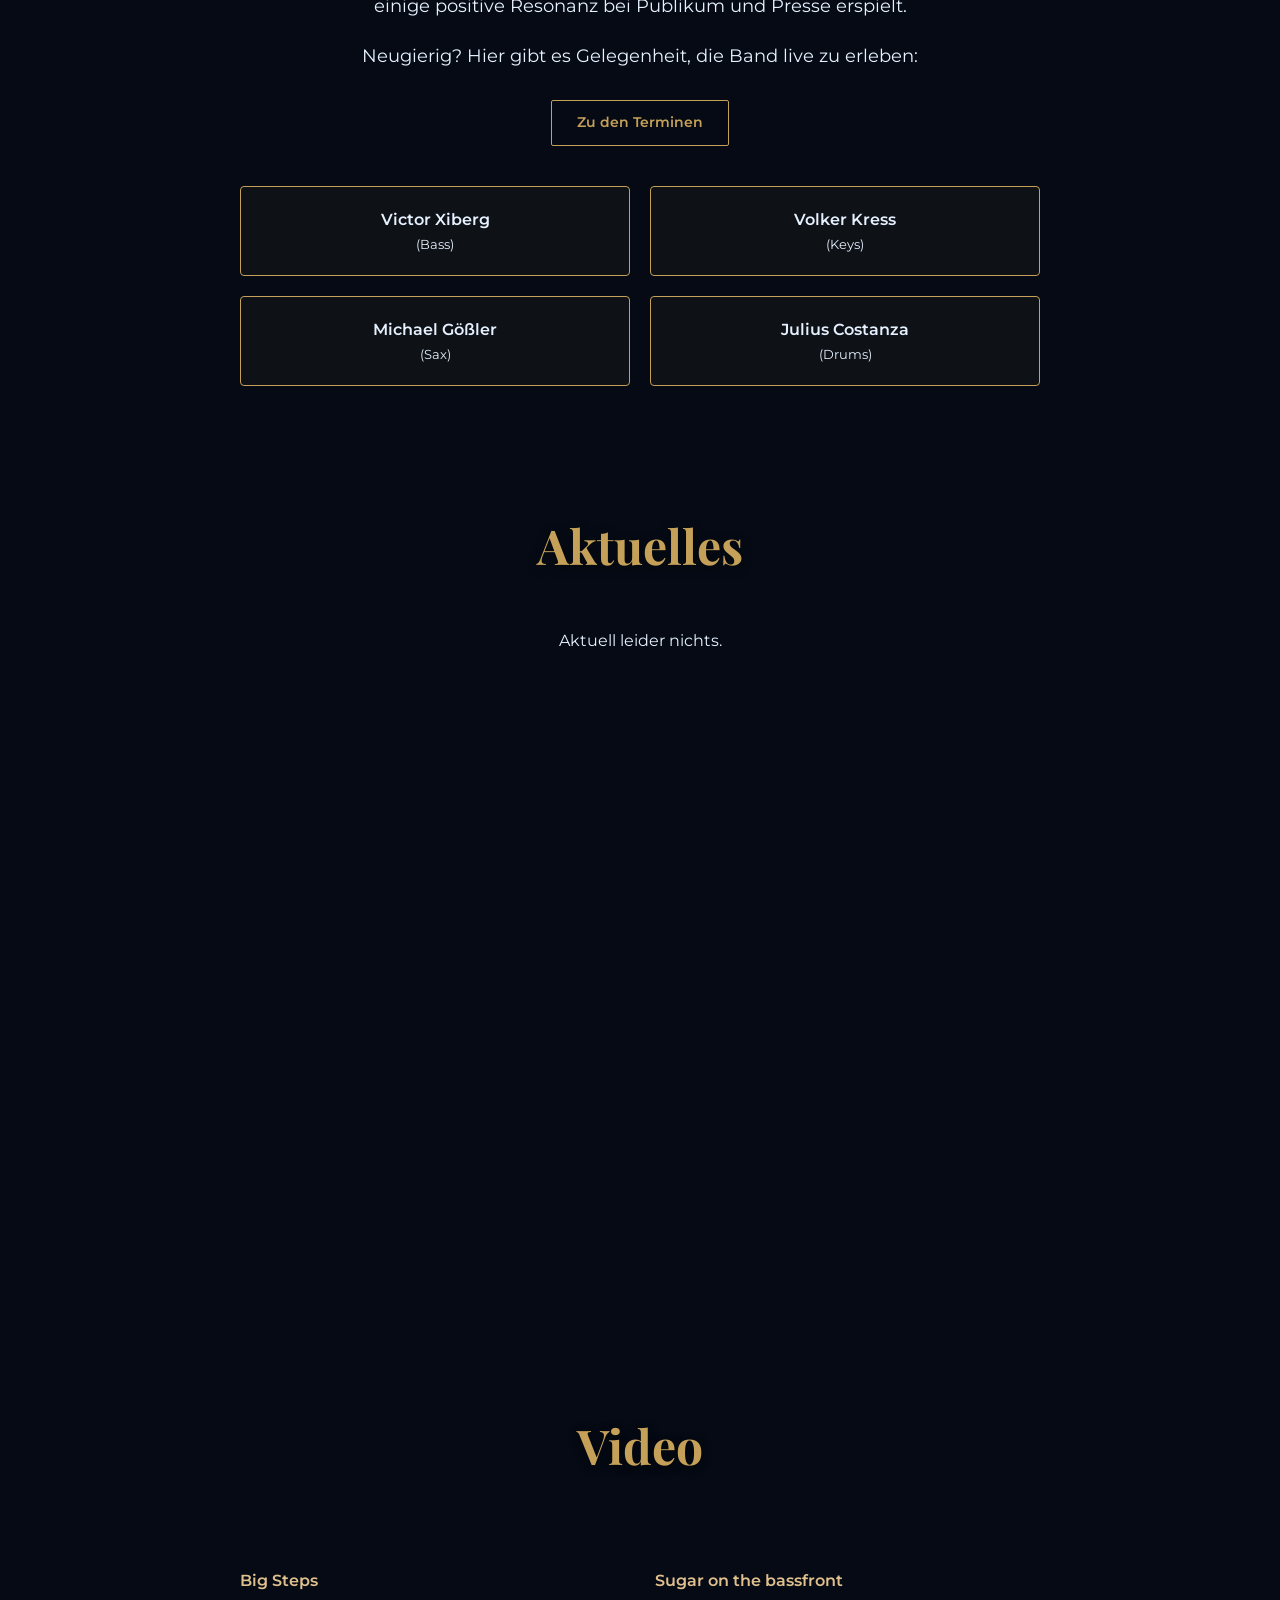
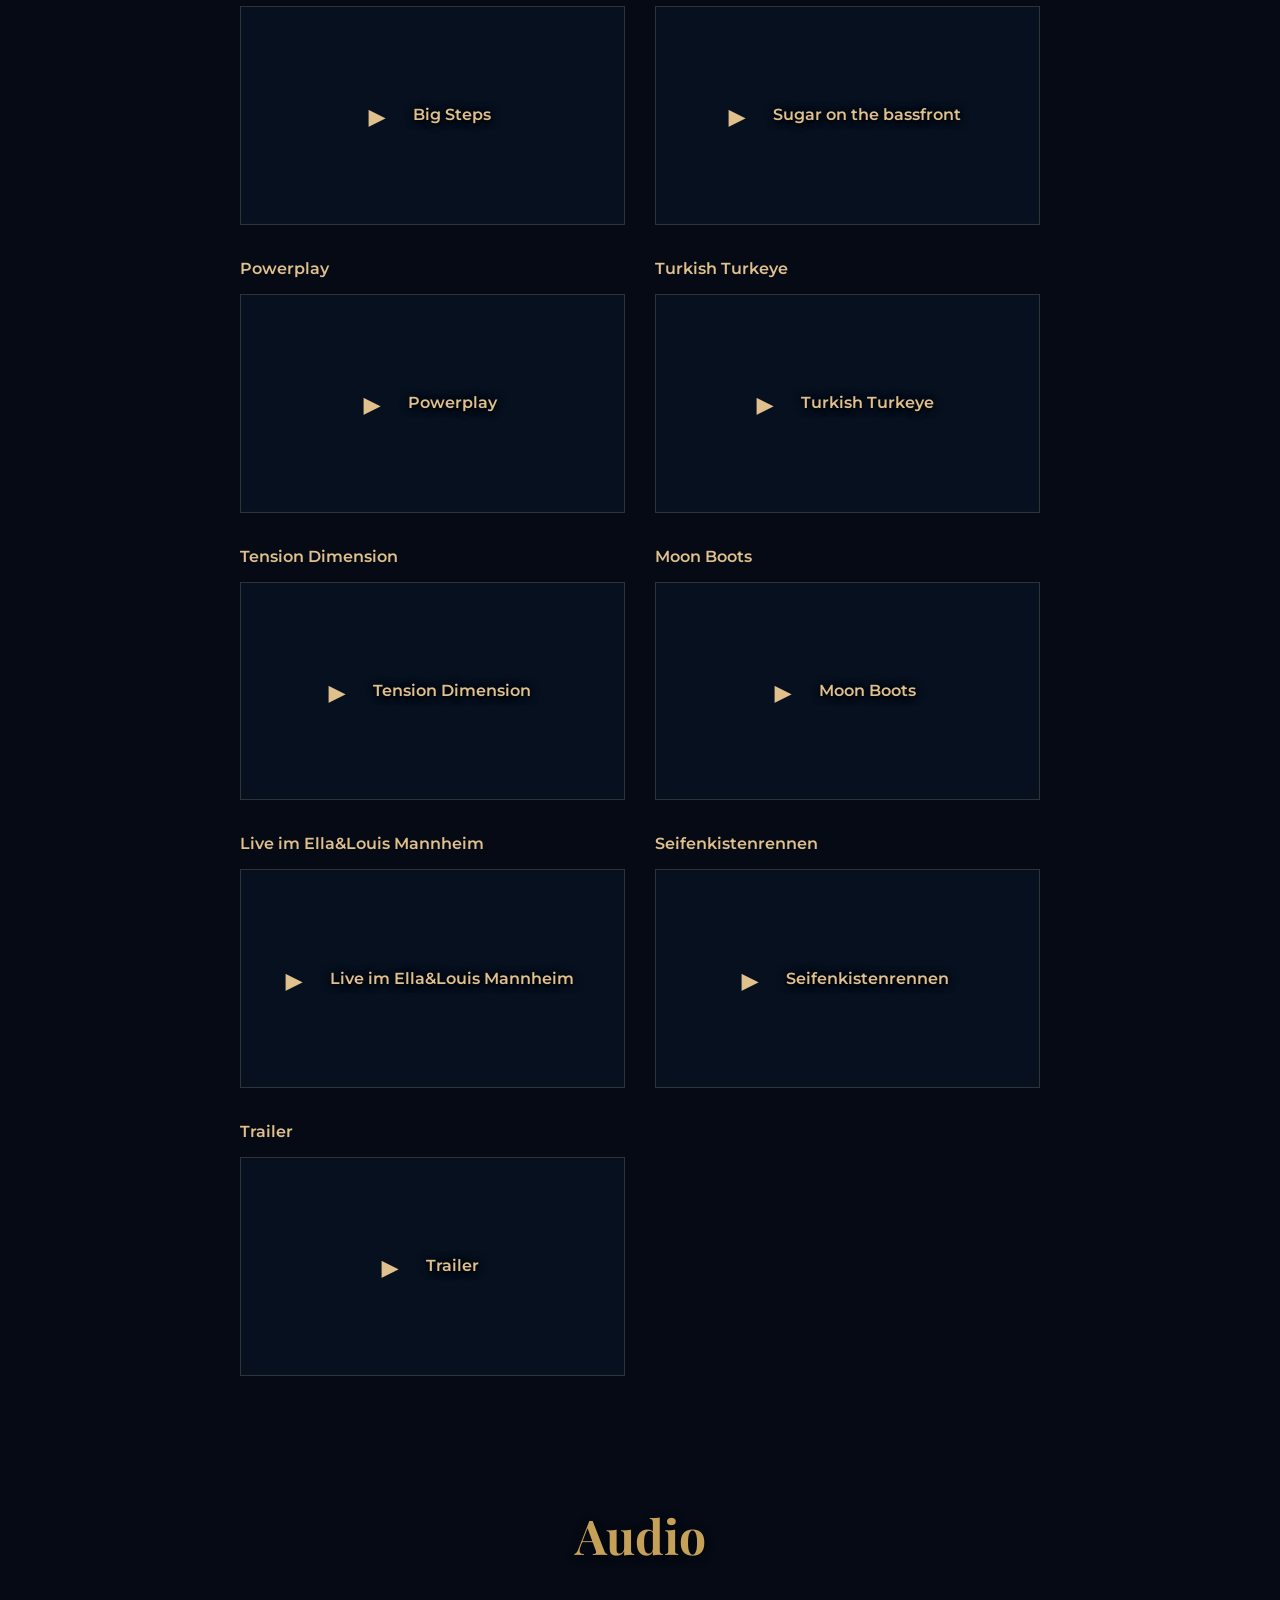
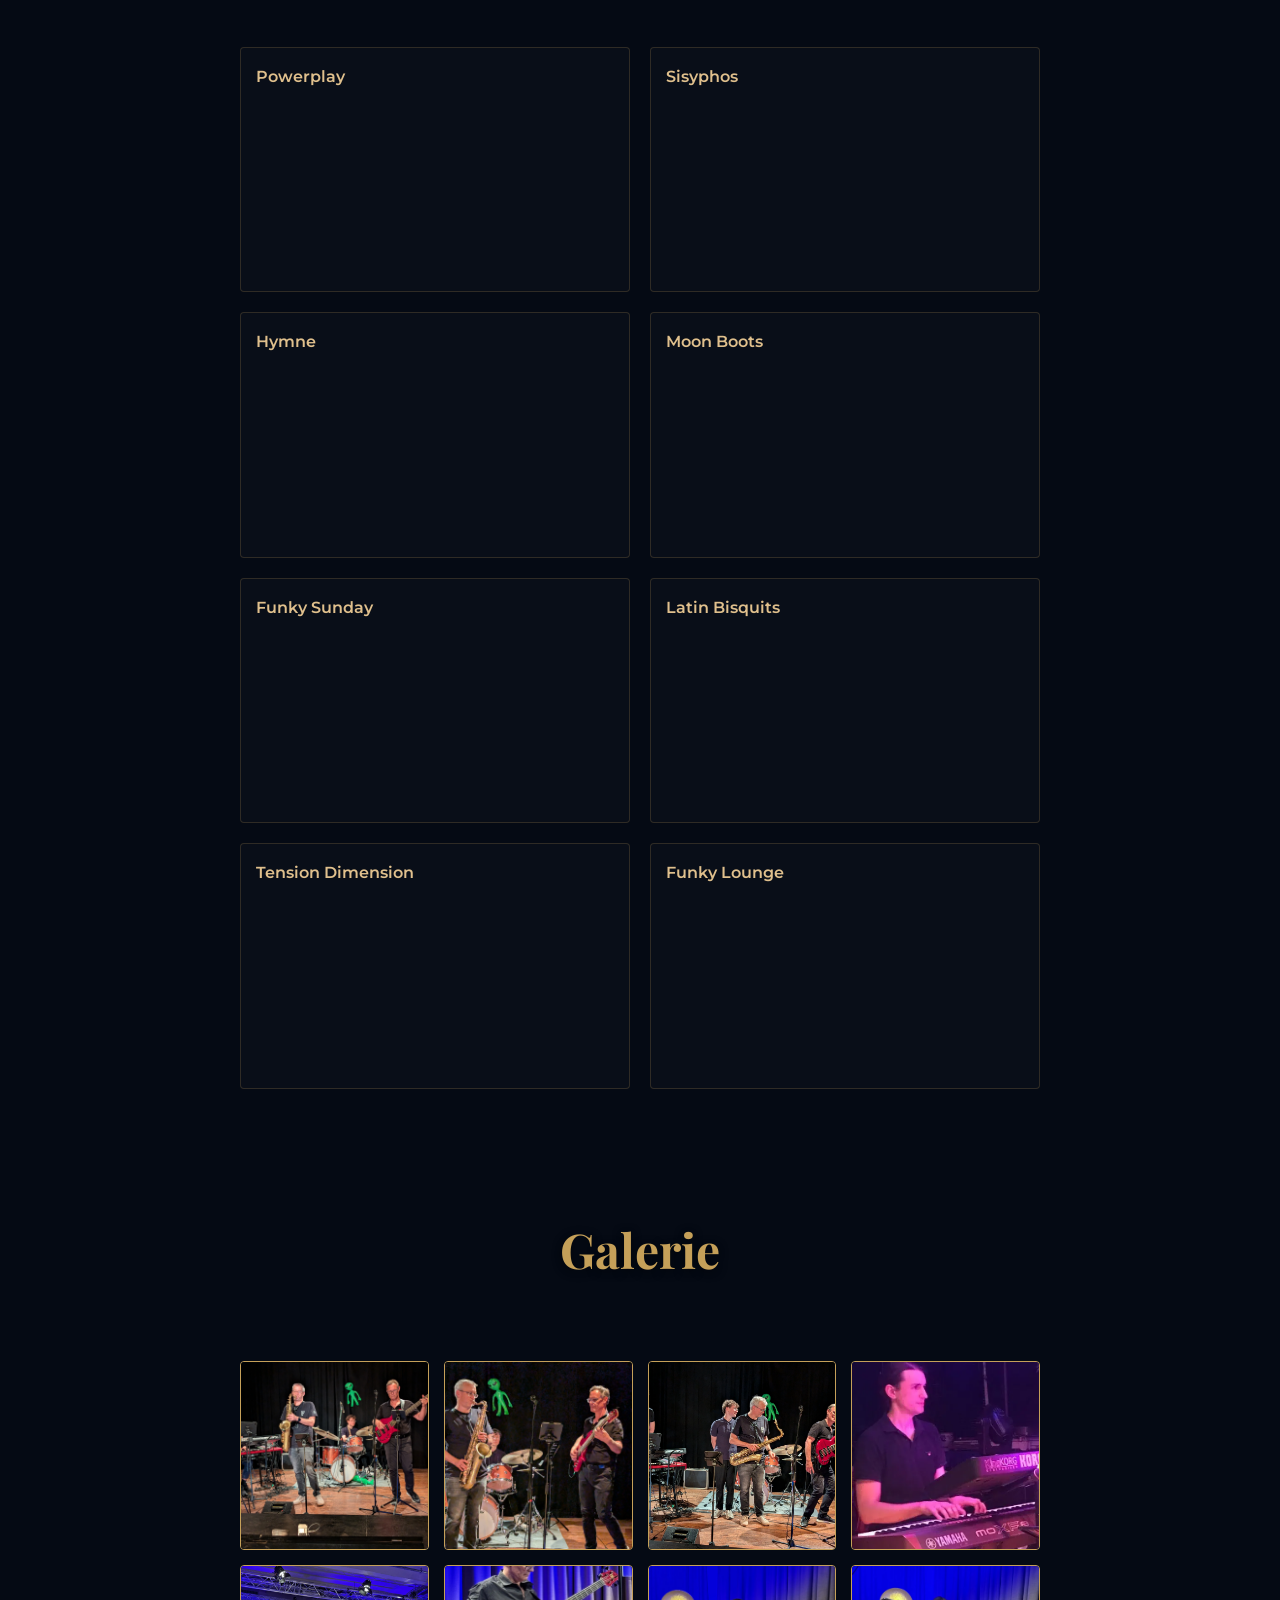
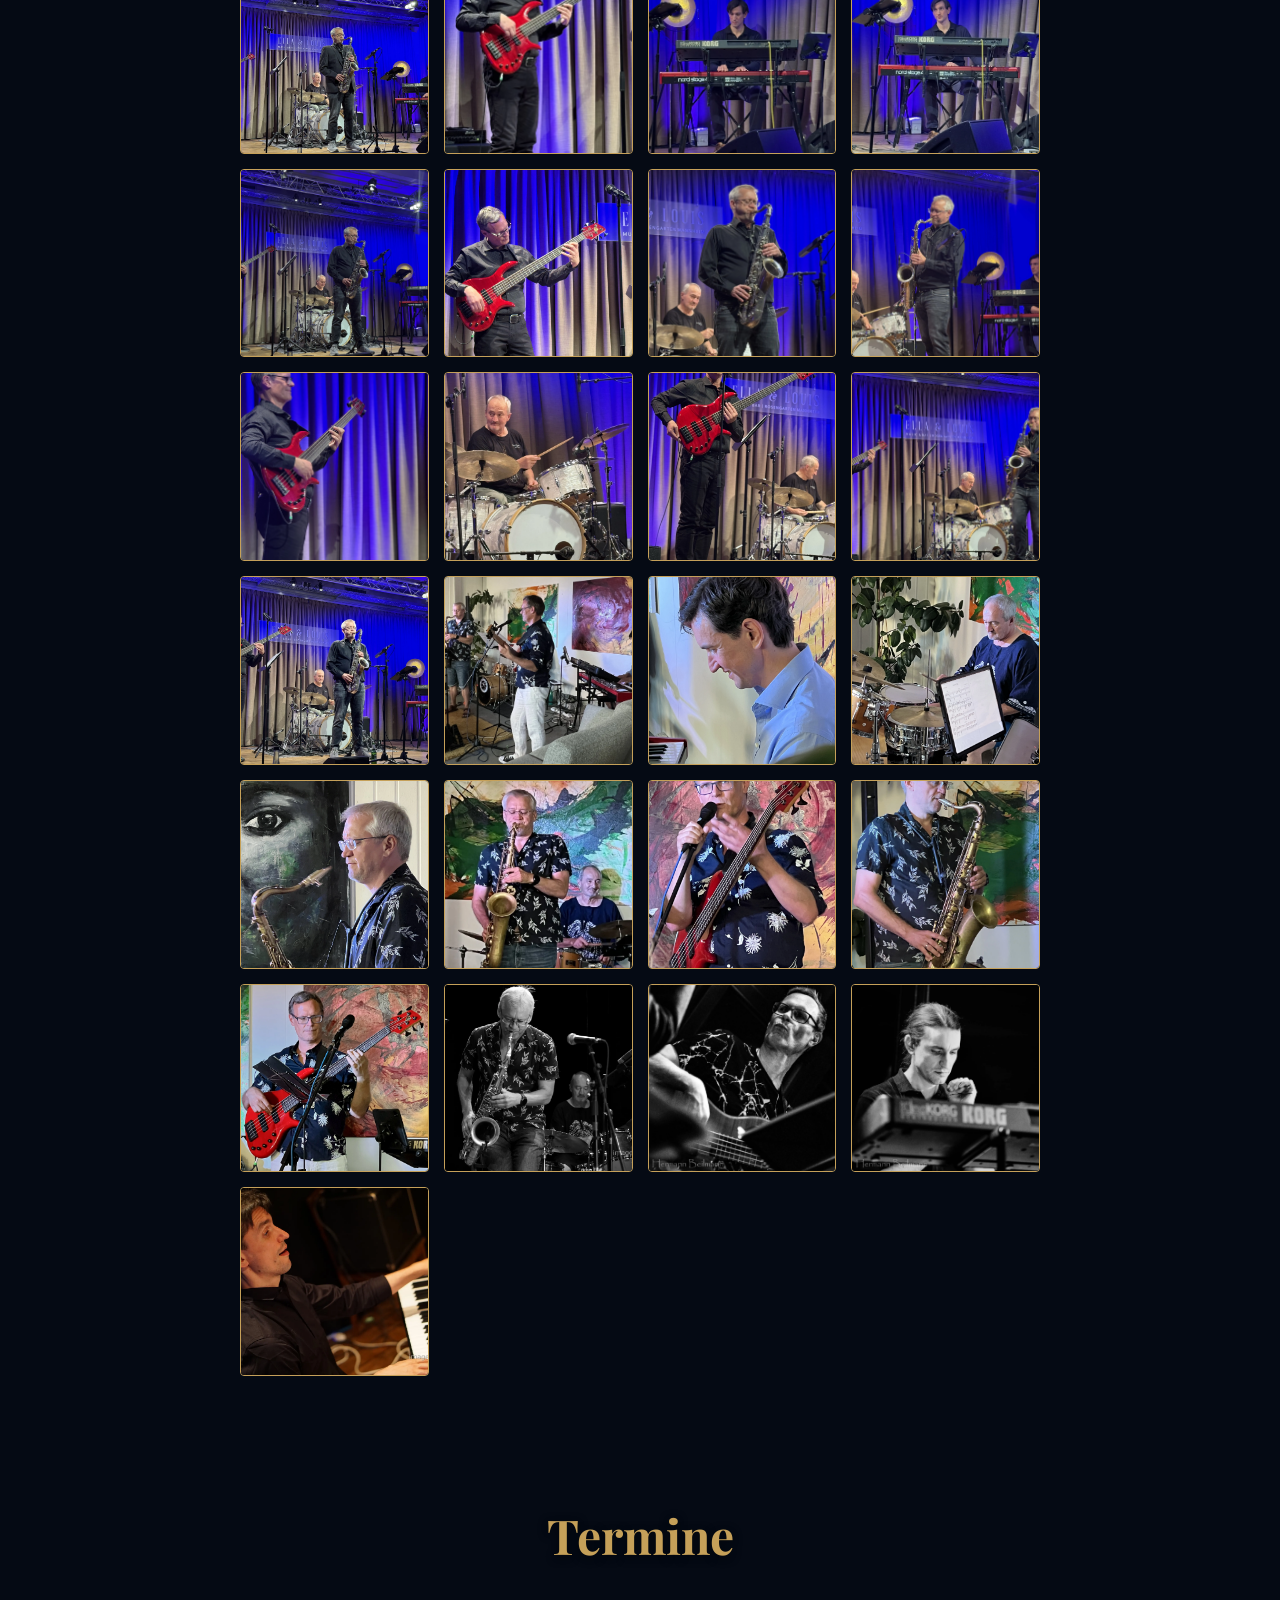
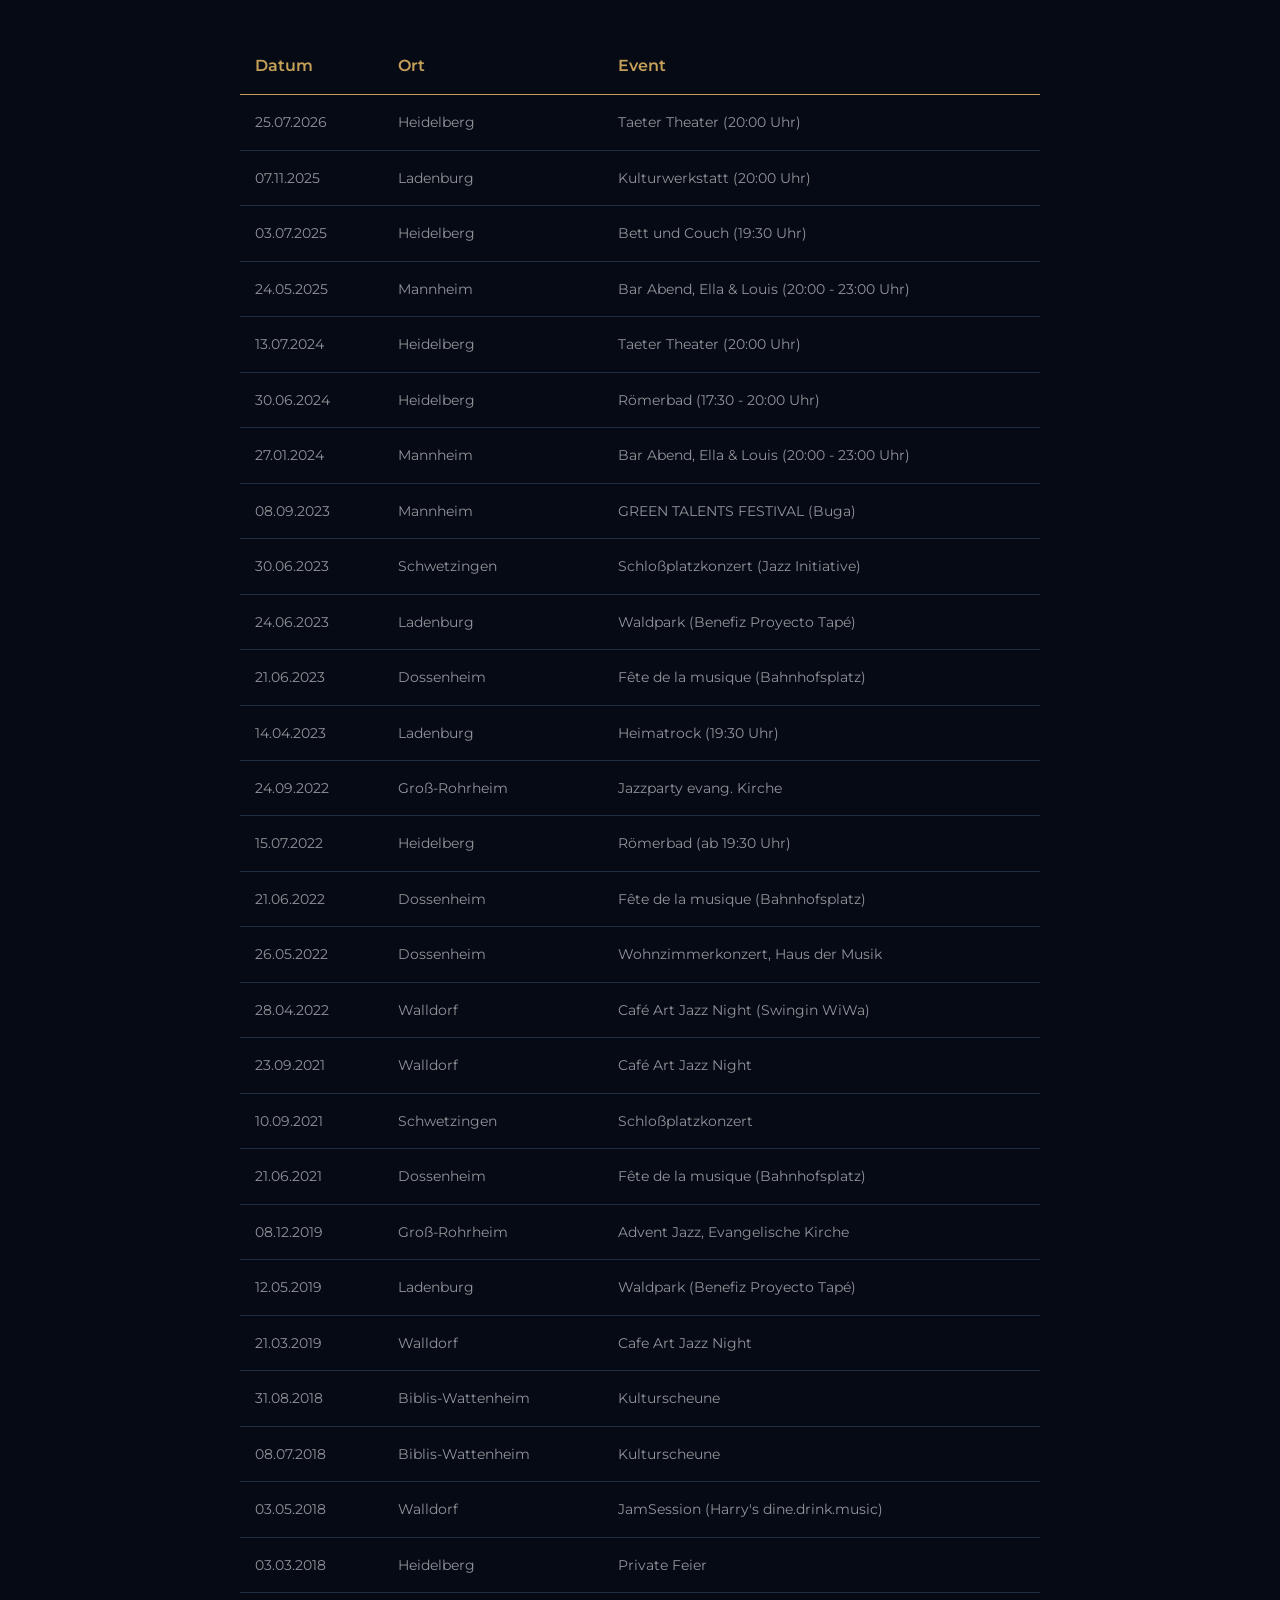
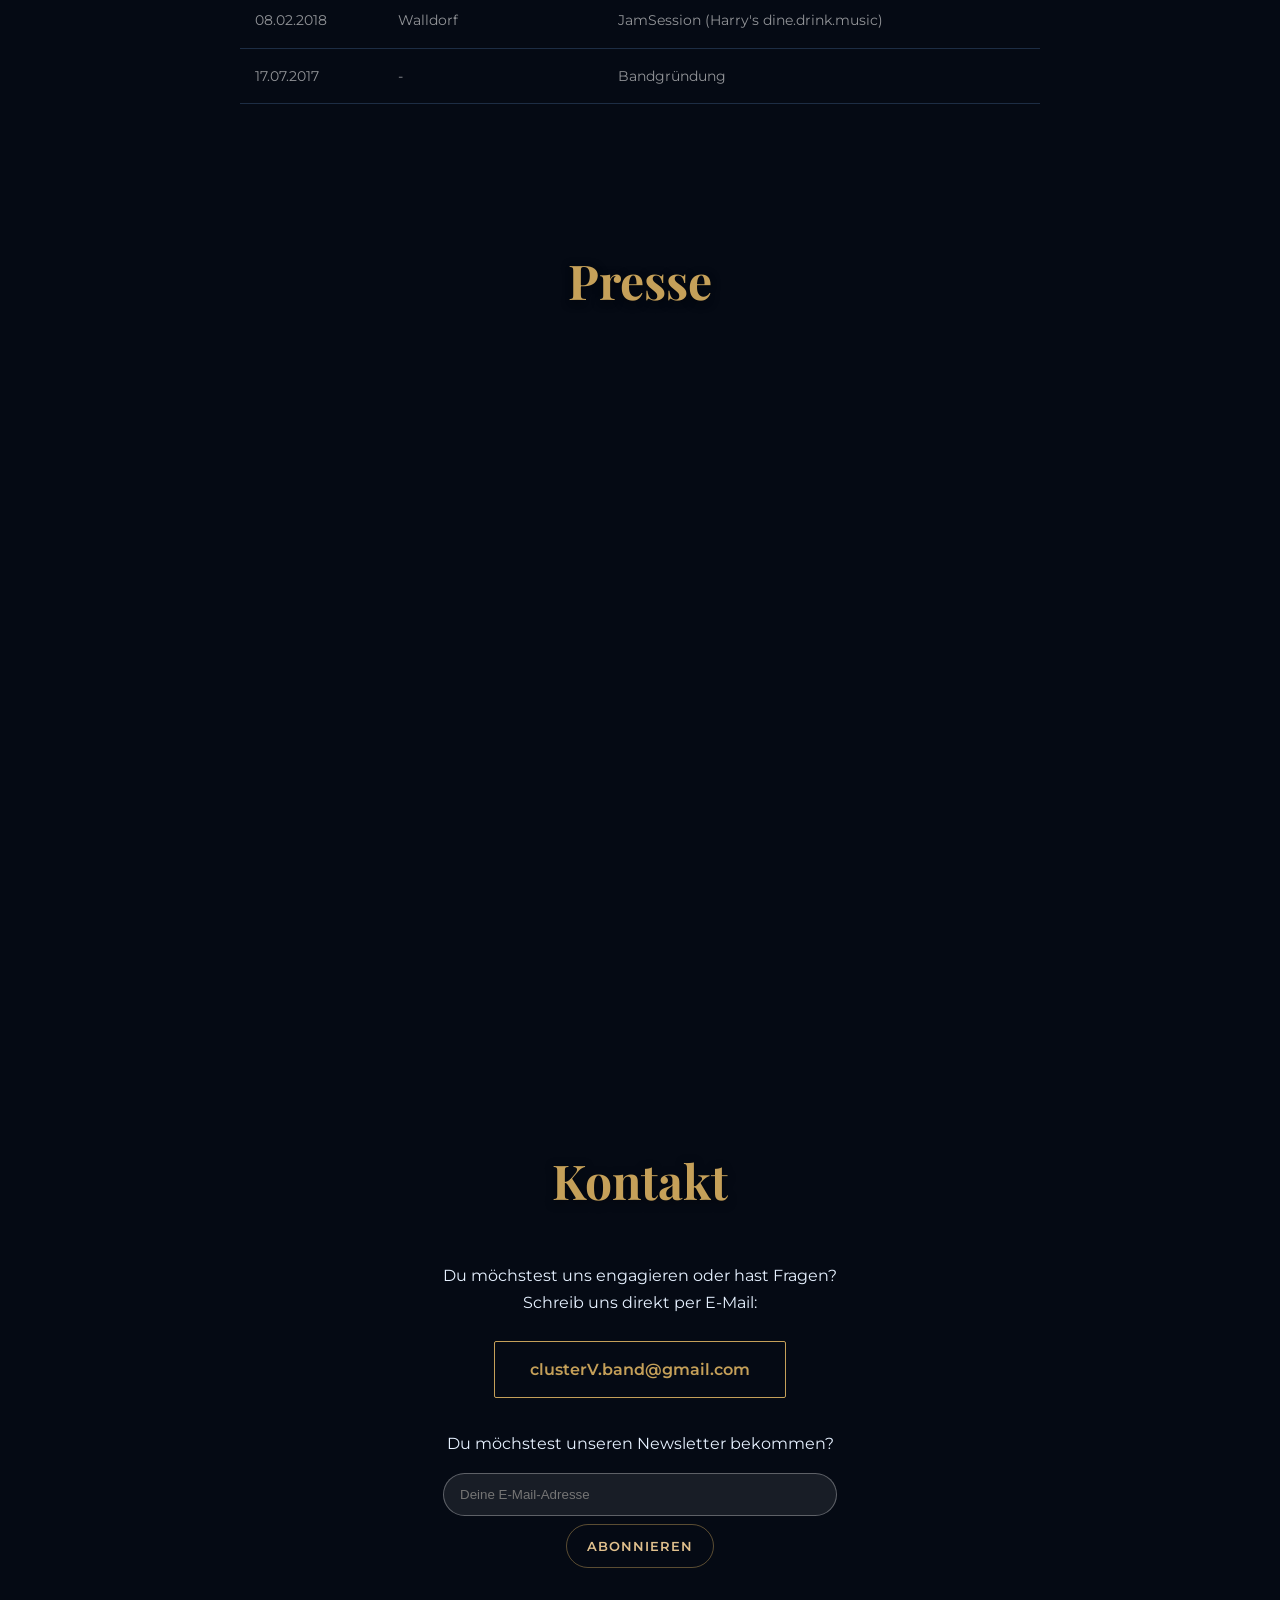
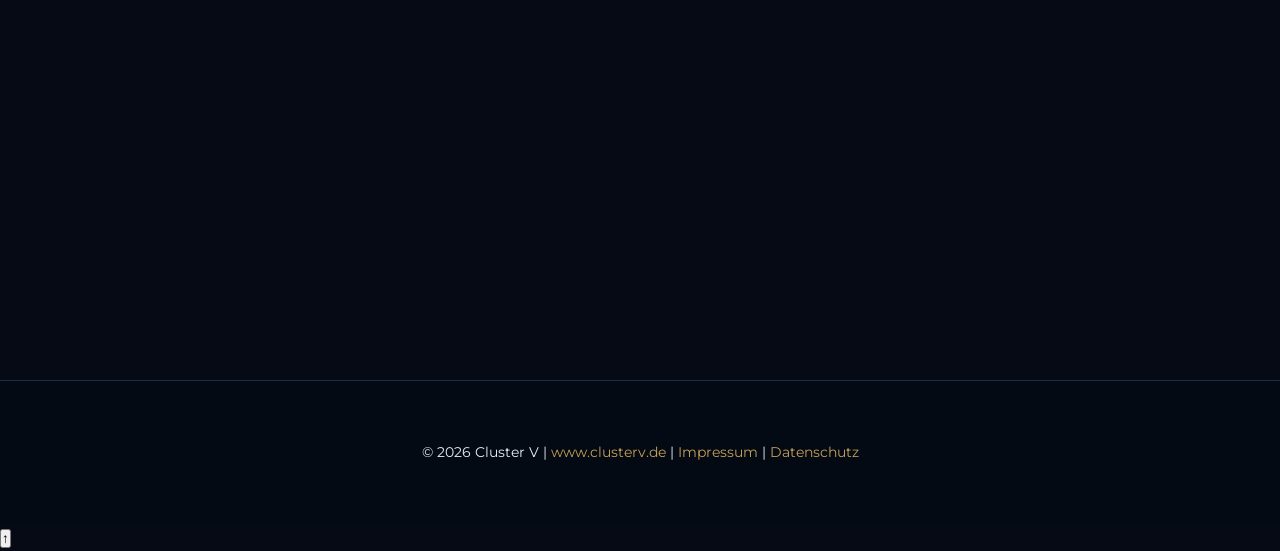
==== commit 40422150: "Google Fonts Lokal" ====
--- a/index.html
+++ b/index.html
@@ -32,13 +32,7 @@
     />
 
     <title>Cluster V | Jazz Band</title>
-    <link rel="preconnect" href="https://fonts.googleapis.com" />
-    <link rel="preconnect" href="https://fonts.gstatic.com" crossorigin />
     <link rel="stylesheet" href="style.css" />
-    <link
-      href="https://fonts.googleapis.com/css2?family=Playfair+Display:wght@700&family=Montserrat:wght@300;400;600&display=swap"
-      rel="stylesheet"
-    />
     <script type="application/ld+json">
       {
         "@context": "https://schema.org",
--- a/style.css
+++ b/style.css
@@ -1,3 +1,35 @@
+@font-face {
+    font-family: 'Montserrat';
+    font-style: normal;
+    font-weight: 300;
+    font-display: swap;
+    src: url('fonts/montserrat-300.ttf') format('truetype');
+}
+
+@font-face {
+    font-family: 'Montserrat';
+    font-style: normal;
+    font-weight: 400;
+    font-display: swap;
+    src: url('fonts/montserrat-400.ttf') format('truetype');
+}
+
+@font-face {
+    font-family: 'Montserrat';
+    font-style: normal;
+    font-weight: 600;
+    font-display: swap;
+    src: url('fonts/montserrat-600.ttf') format('truetype');
+}
+
+@font-face {
+    font-family: 'Playfair Display';
+    font-style: normal;
+    font-weight: 700;
+    font-display: swap;
+    src: url('fonts/playfair-display-700.ttf') format('truetype');
+}
+
 /* 
  * Variablen für ein konsistentes Farbschema und Abstände 
  */
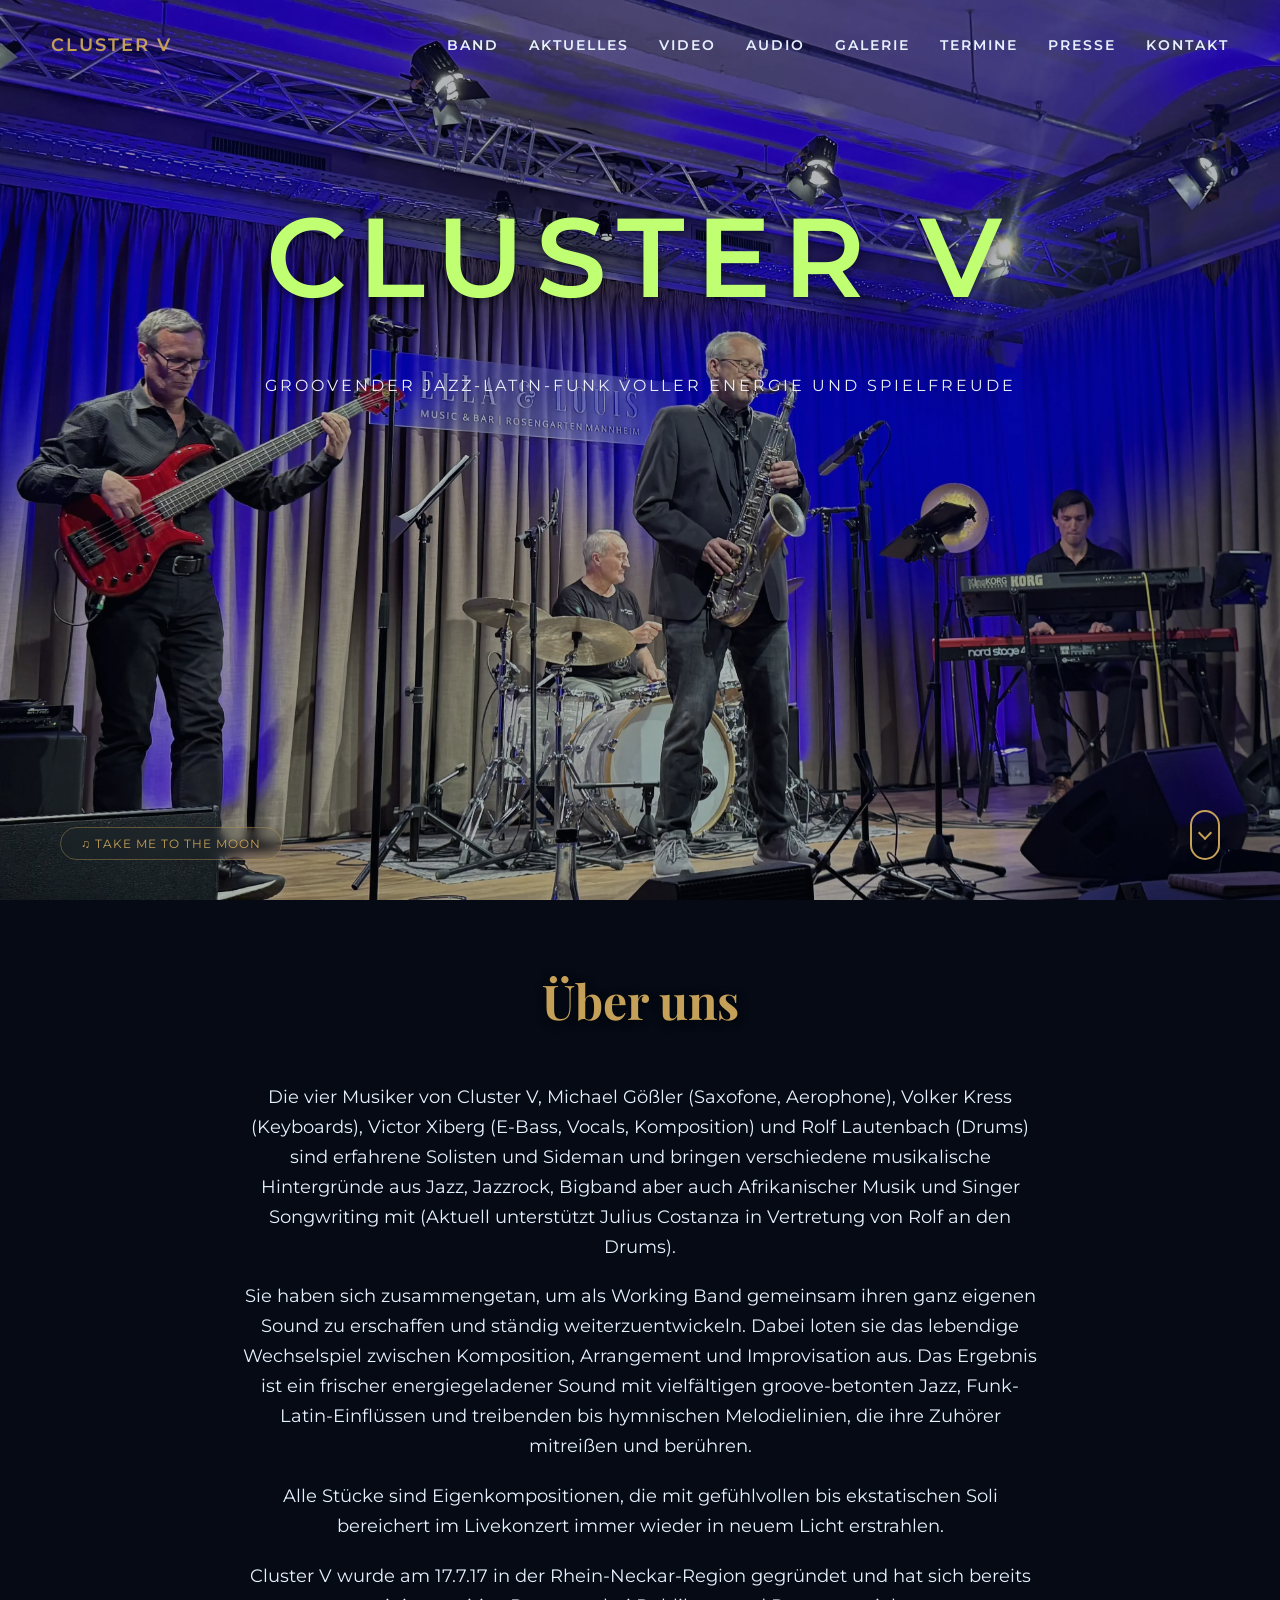
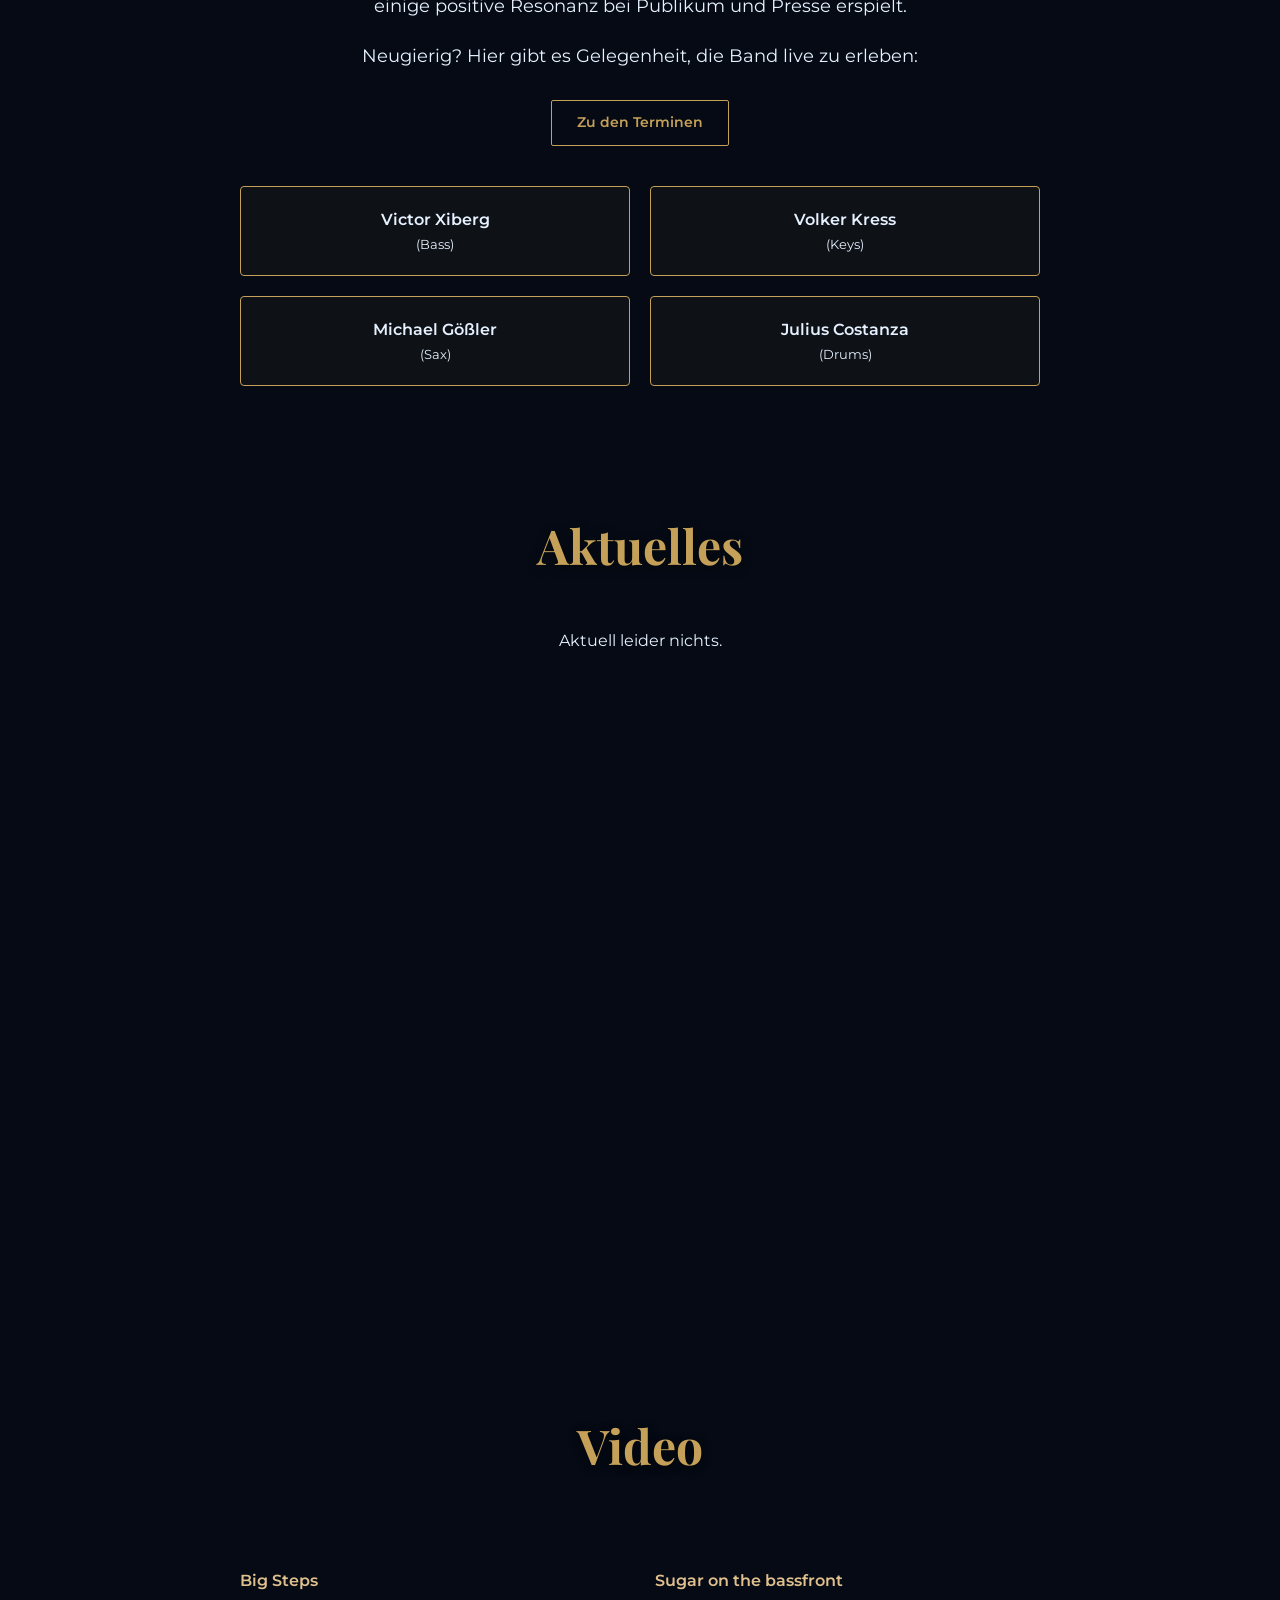
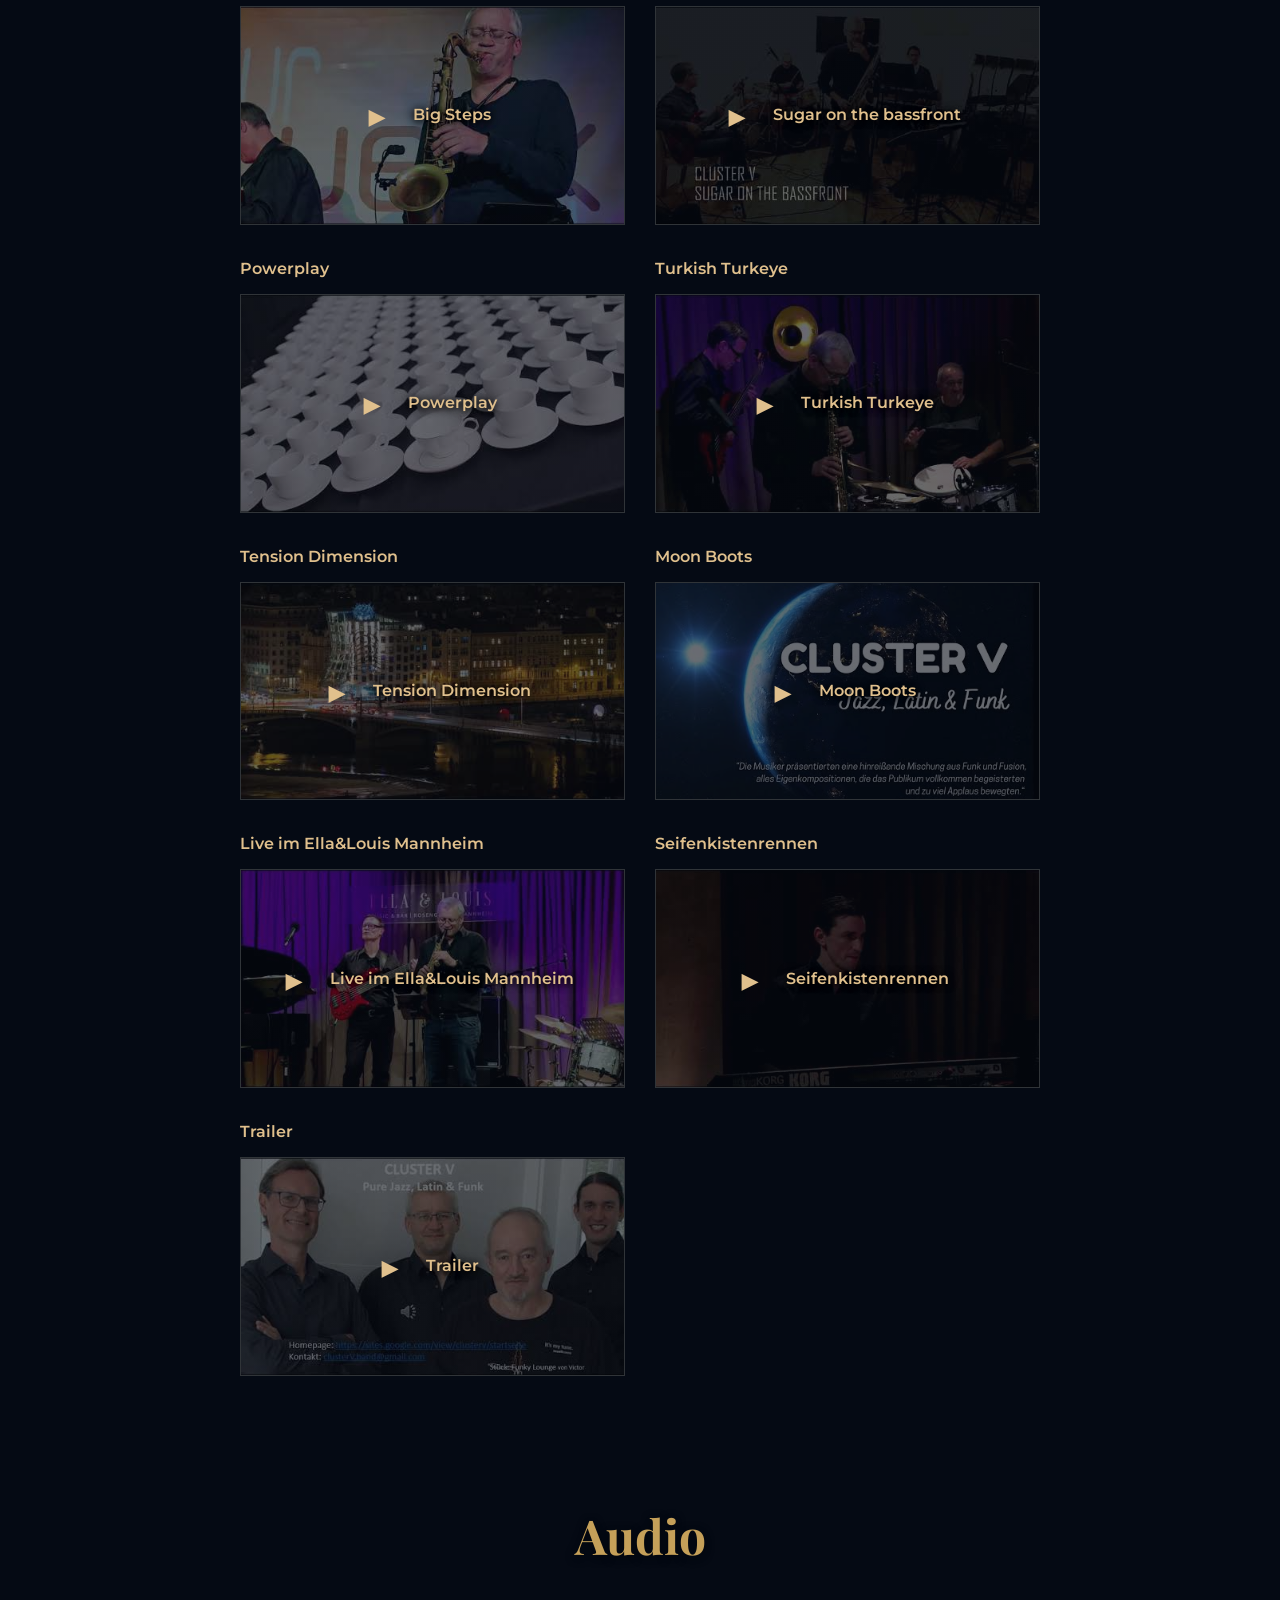
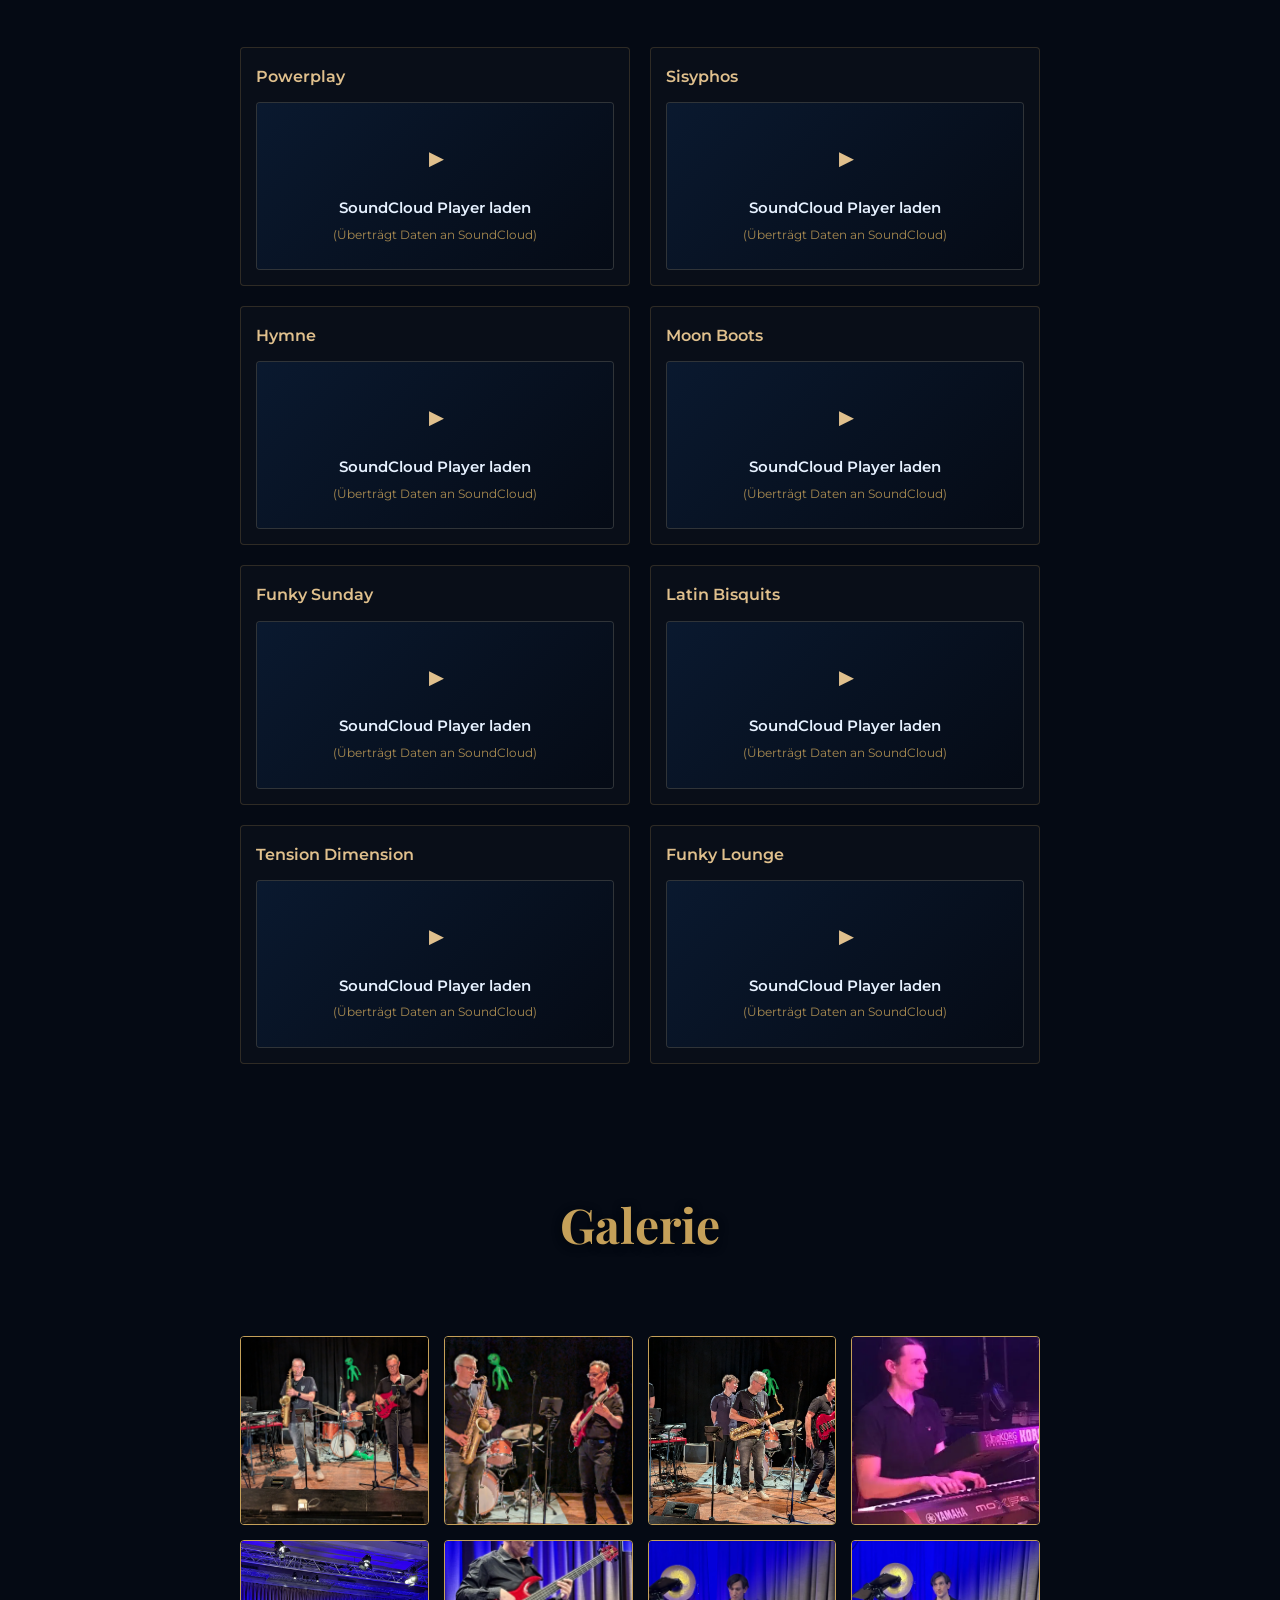
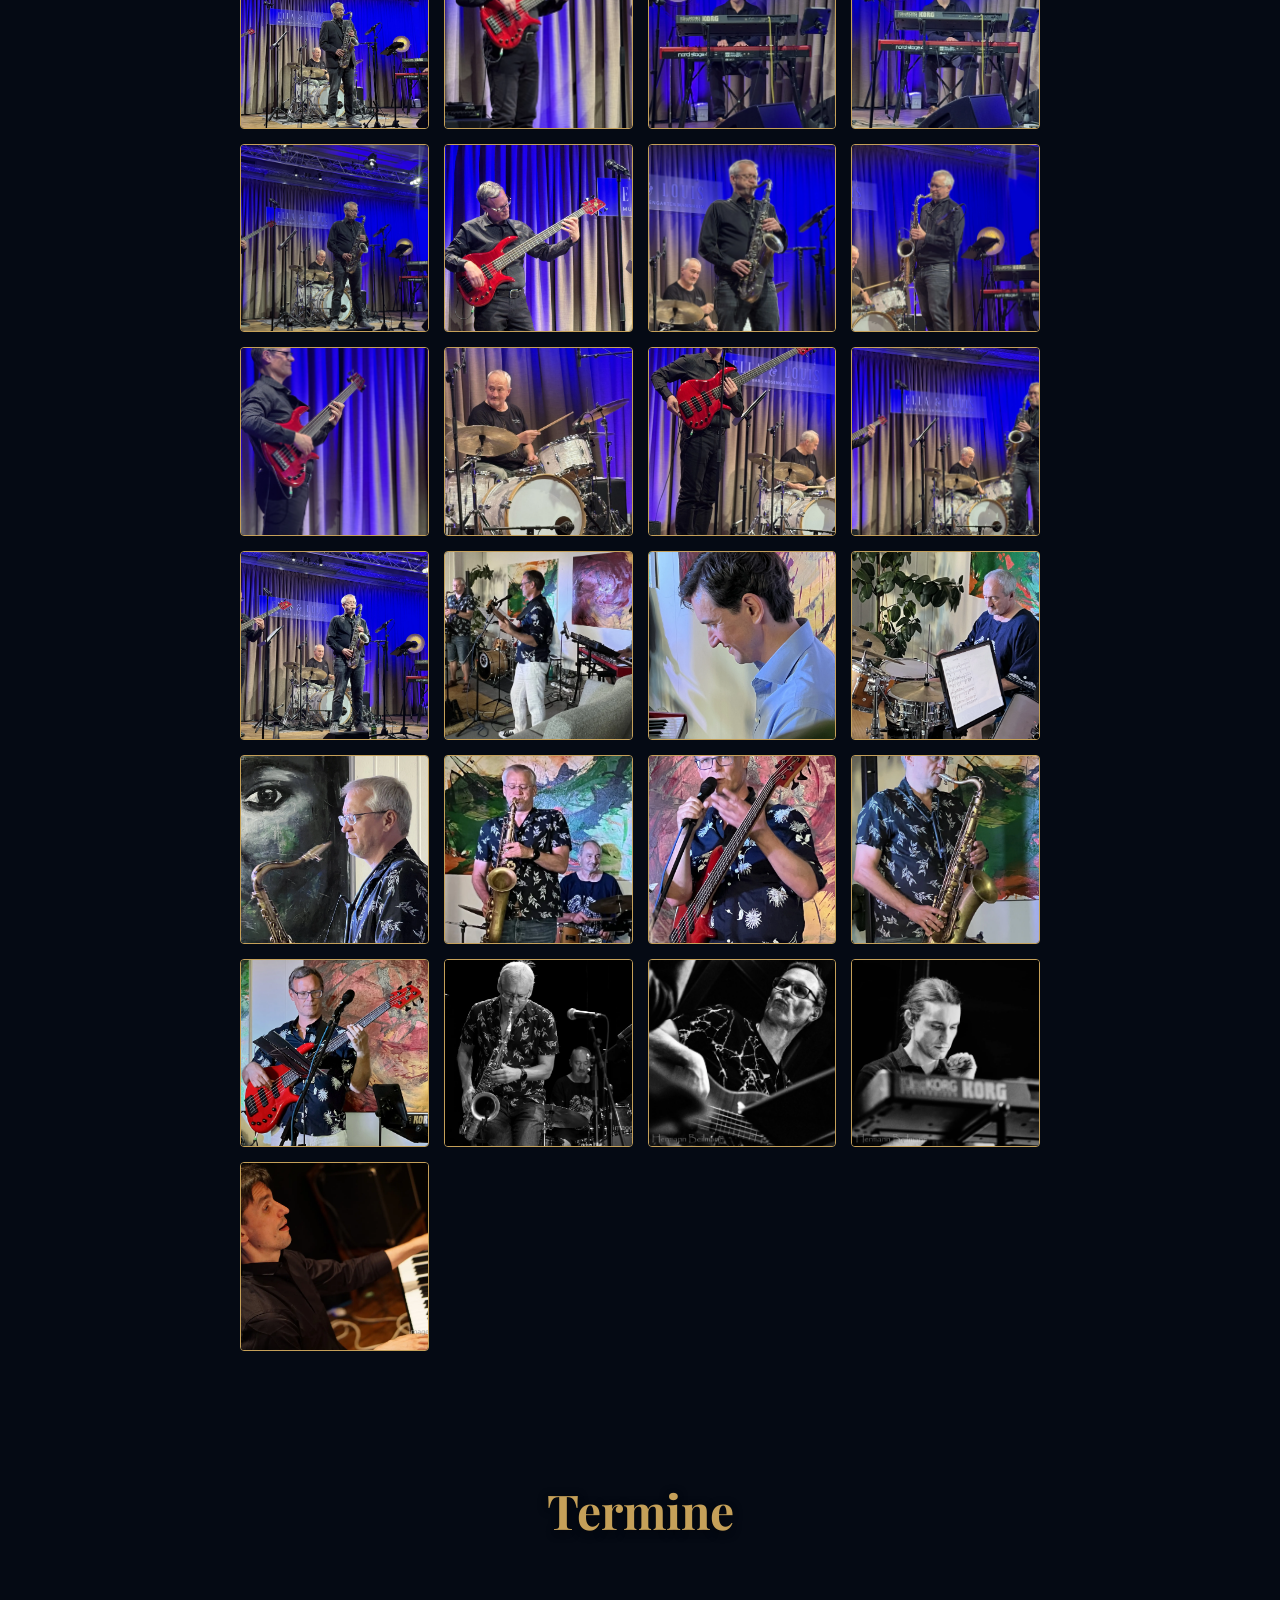
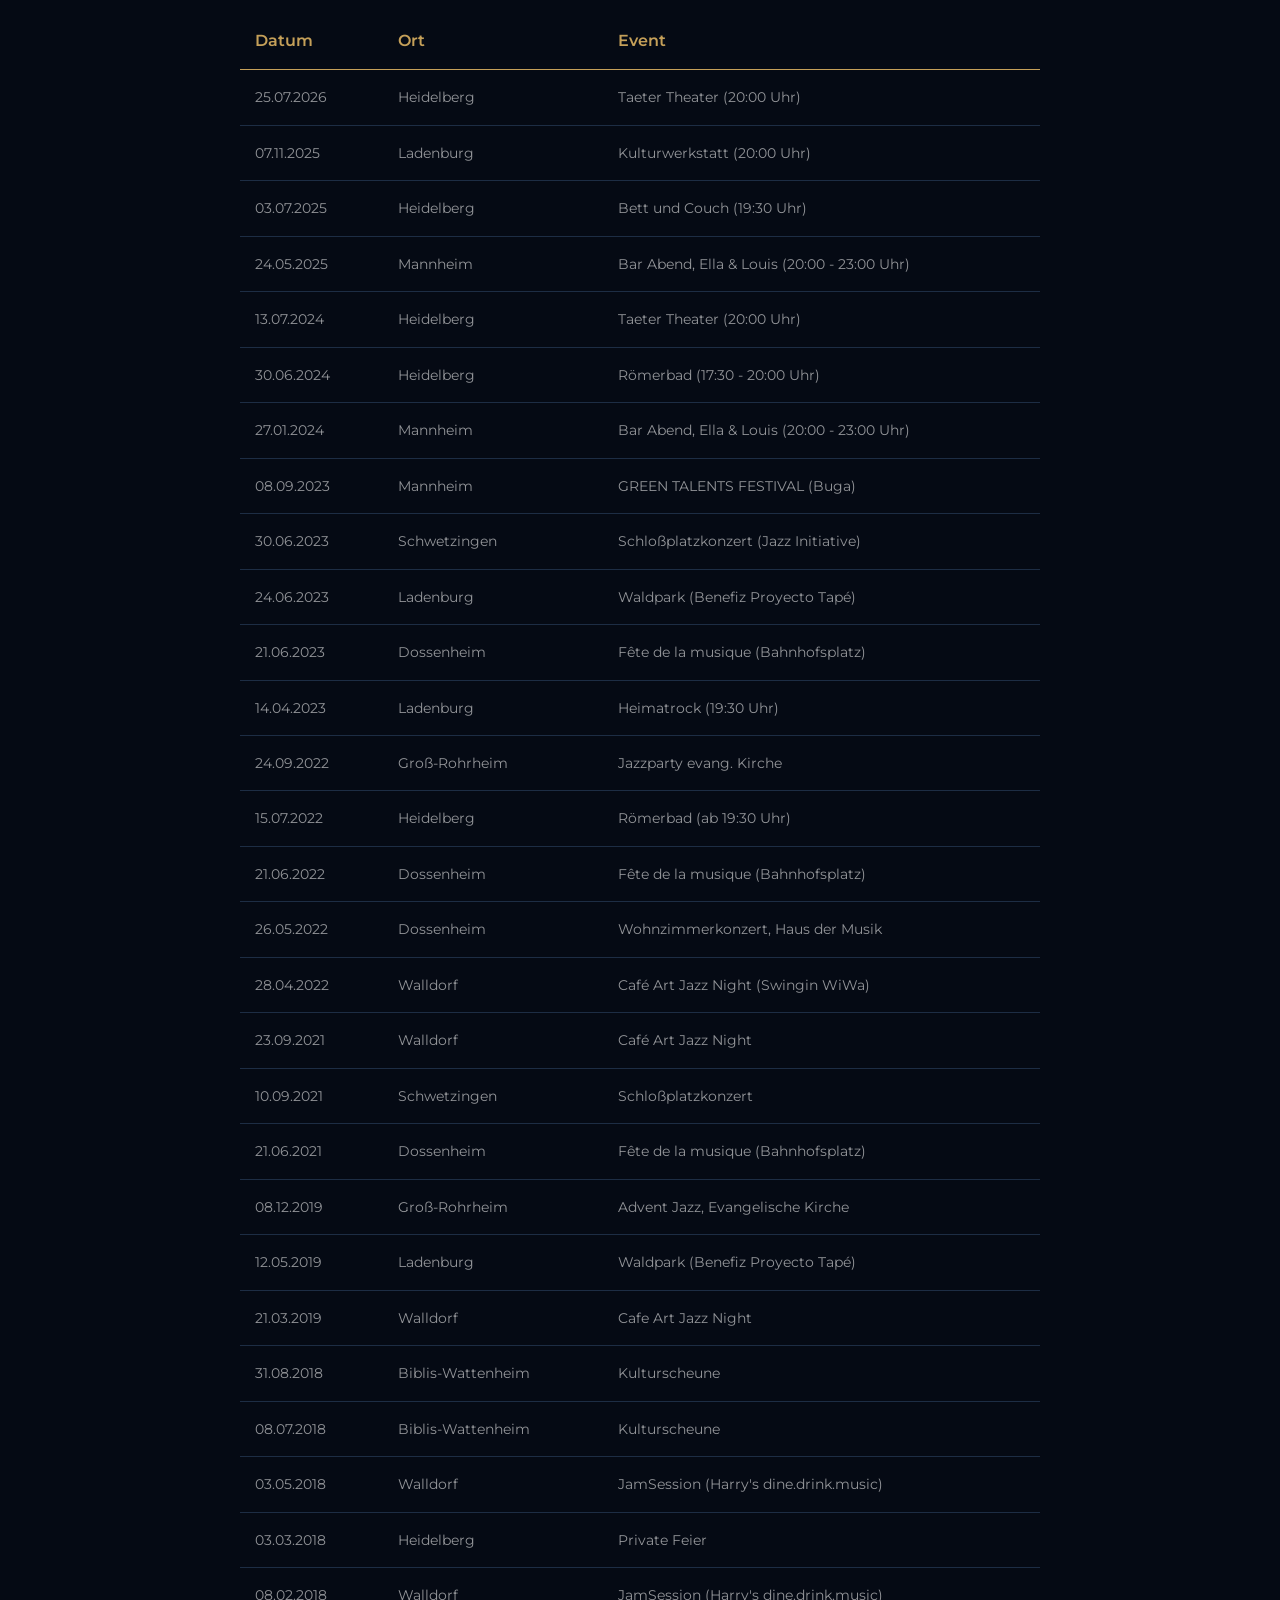
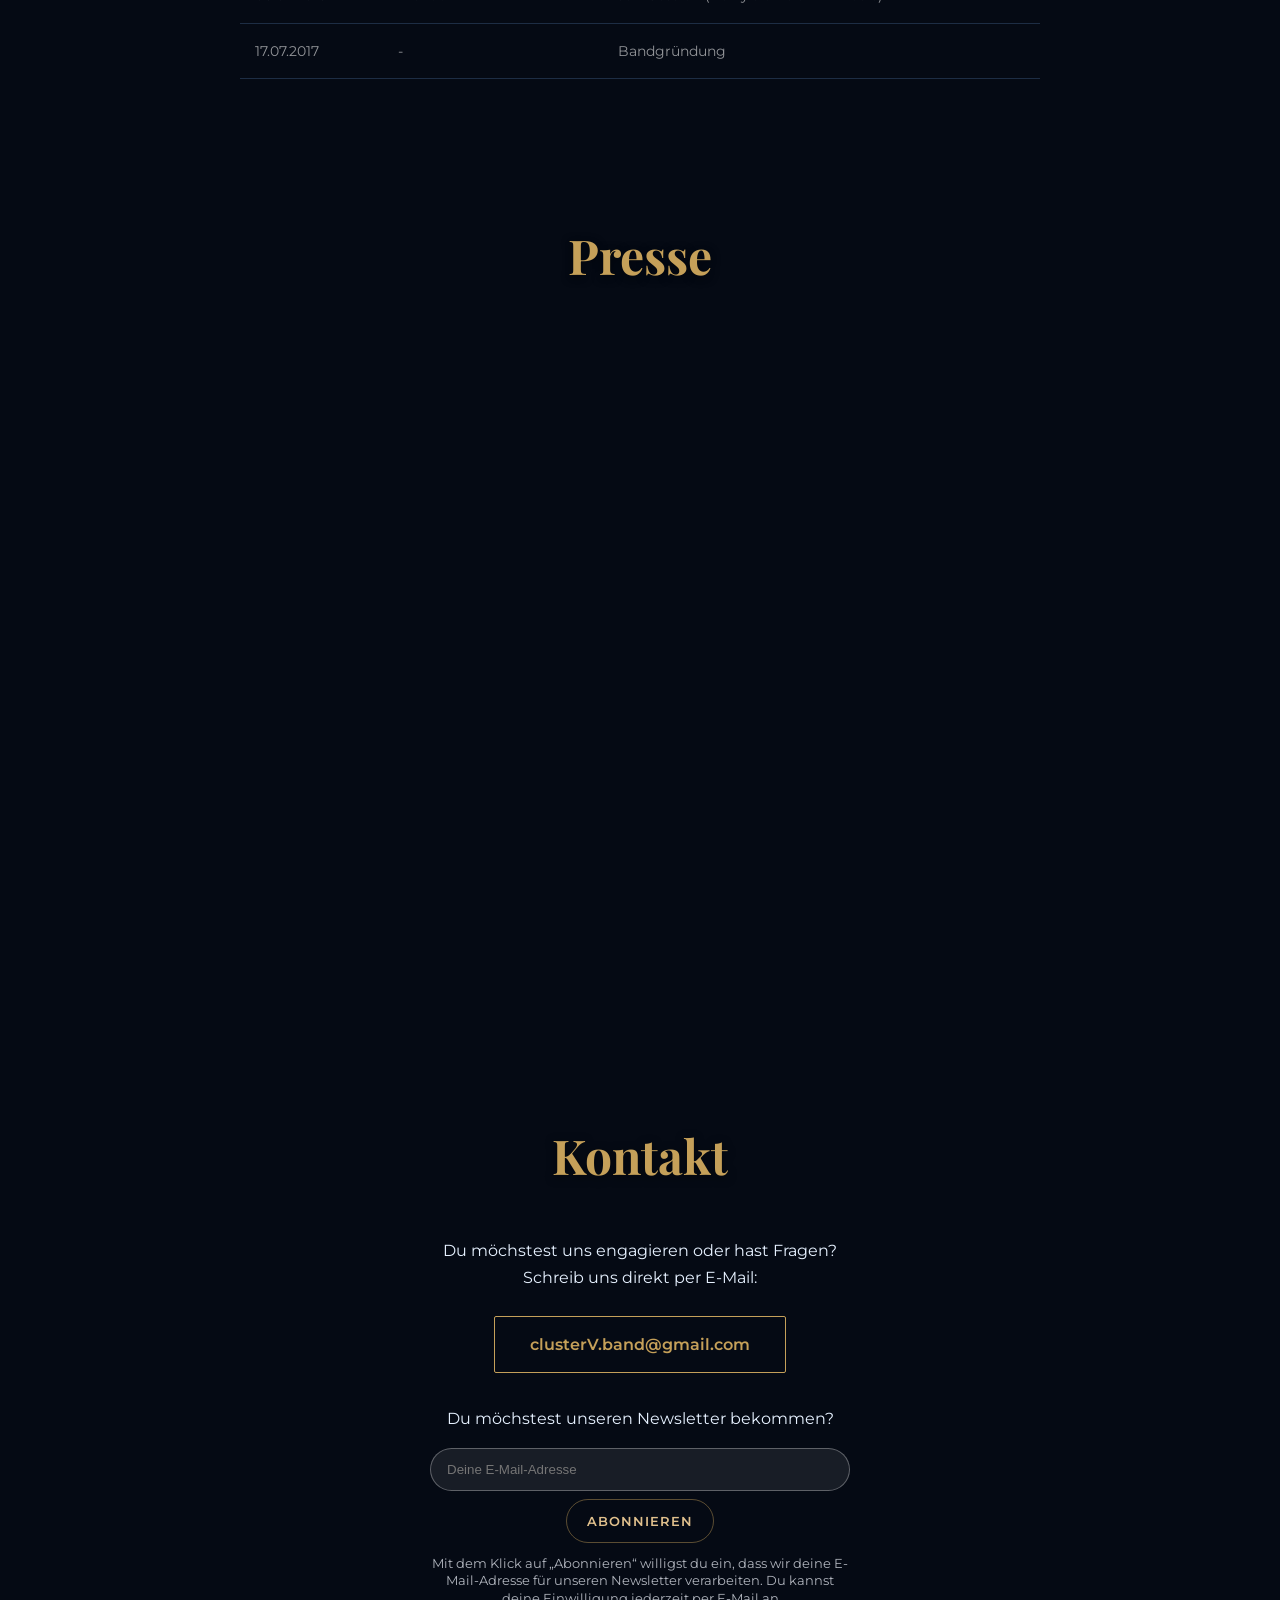
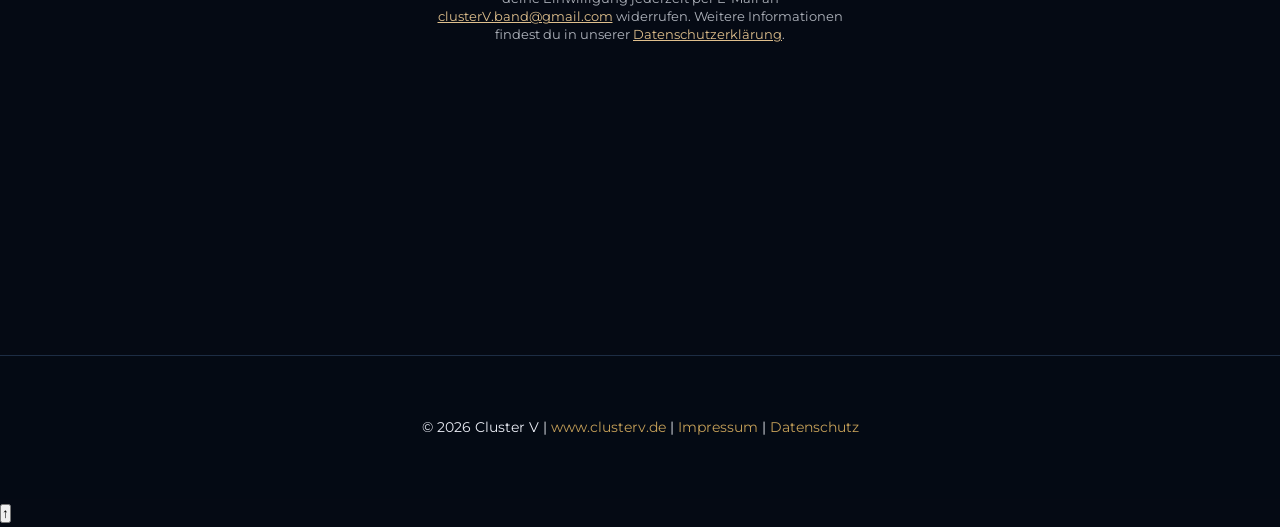
==== commit 9e36249d: "DSGVO" ====
--- a/index.html
+++ b/index.html
@@ -417,6 +417,29 @@
             Abonnieren
           </button>
           <p id="newsletter-msg" style="margin-top: 0.75rem"></p>
+          <p
+            style="
+              font-size: 0.8rem;
+              color: rgba(234, 237, 245, 0.75);
+              margin-top: 0.75rem;
+              line-height: 1.4;
+            "
+          >
+            Mit dem Klick auf „Abonnieren“ willigst du ein, dass wir deine
+            E-Mail-Adresse für unseren Newsletter verarbeiten. Du kannst deine
+            Einwilligung jederzeit per E-Mail an
+            <a
+              href="mailto:clusterV.band@gmail.com"
+              style="color: #e0c08d; text-decoration: underline"
+              >clusterV.band@gmail.com</a
+            >
+            widerrufen. Weitere Informationen findest du in unserer
+            <a
+              href="datenschutz.html#newsletter"
+              style="color: #e0c08d; text-decoration: underline"
+              >Datenschutzerklärung</a
+            >.
+          </p>
         </form>
 
         <script>
@@ -466,8 +489,8 @@
 
     <footer>
       <p>
-        &copy; <span id="currentYear">2024</span> Cluster V |
-        <a href="http://www.clusterv.de">www.clusterv.de</a> |
+        &copy; <span id="currentYear">2026</span> Cluster V |
+        <a href="https://www.clusterv.de">www.clusterv.de</a> |
         <a href="impressum.html">Impressum</a> |
         <a href="datenschutz.html">Datenschutz</a>
       </p>
--- a/style.css
+++ b/style.css
@@ -579,6 +579,59 @@
     font-size: 1rem;
 }
 
+.audio-container {
+    position: relative;
+    min-height: 166px;
+    background-color: var(--navy-medium);
+    border: 1px solid rgba(197, 160, 89, 0.2);
+    border-radius: 4px;
+    overflow: hidden;
+}
+
+.audio-placeholder {
+    width: 100%;
+    min-height: 166px;
+    display: flex;
+    flex-direction: column;
+    align-items: center;
+    justify-content: center;
+    padding: 20px;
+    cursor: pointer;
+    background: linear-gradient(135deg, rgba(10, 25, 47, 0.85), rgba(5, 10, 20, 0.95));
+    transition: all 0.3s ease;
+    text-align: center;
+}
+
+.audio-placeholder:hover, .audio-placeholder:focus {
+    background: linear-gradient(135deg, rgba(10, 25, 47, 0.95), rgba(197, 160, 89, 0.2));
+    outline: none;
+}
+
+.audio-play-icon {
+    font-size: 2.2rem;
+    color: var(--accent-gold-bright);
+    margin-bottom: 8px;
+    transition: transform 0.3s ease;
+}
+
+.audio-placeholder:hover .audio-play-icon, .audio-placeholder:focus .audio-play-icon {
+    transform: scale(1.18);
+    color: var(--text-green);
+}
+
+.audio-notice {
+    color: var(--text-light);
+    font-weight: 600;
+    font-size: 0.95rem;
+    margin-bottom: 4px;
+}
+
+.audio-subtext {
+    color: var(--accent-gold);
+    font-size: 0.75rem;
+    opacity: 0.85;
+}
+
 /* Galerie Styling */
 .gallery-grid {
     display: grid;
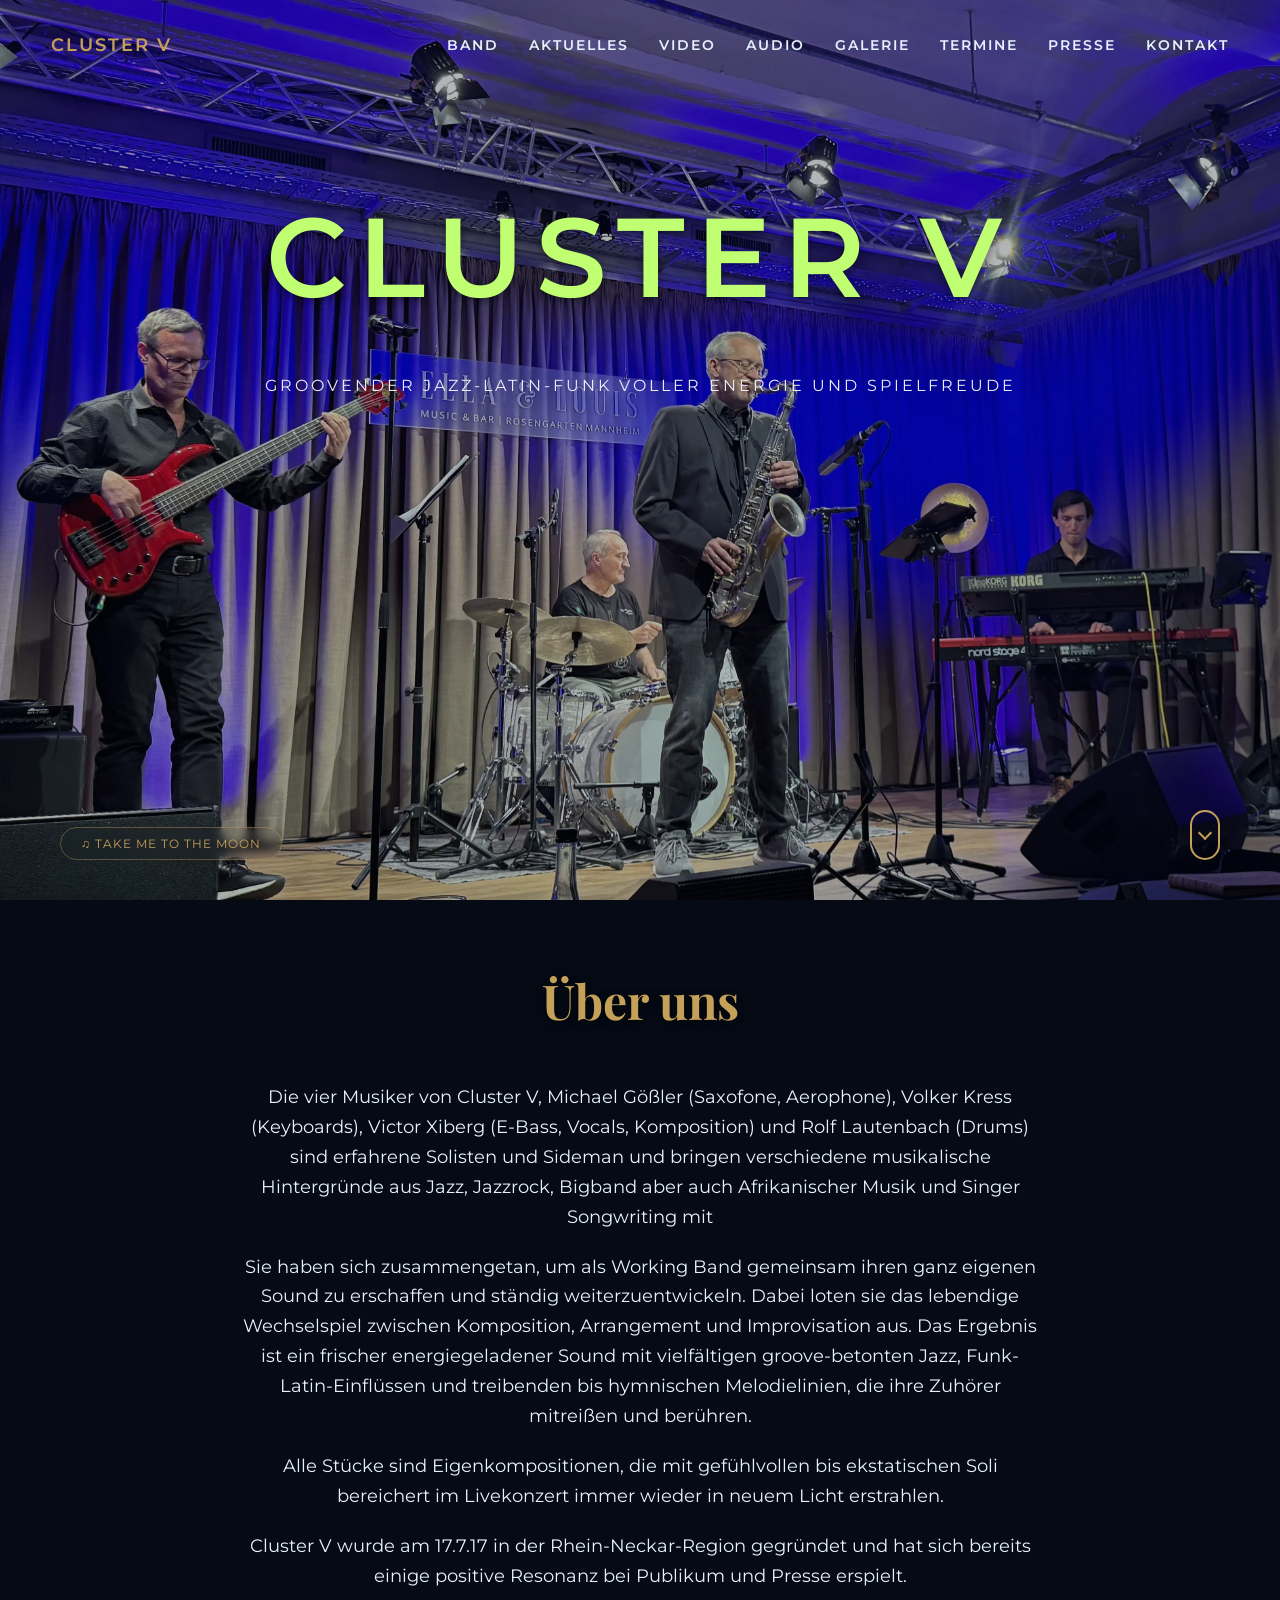
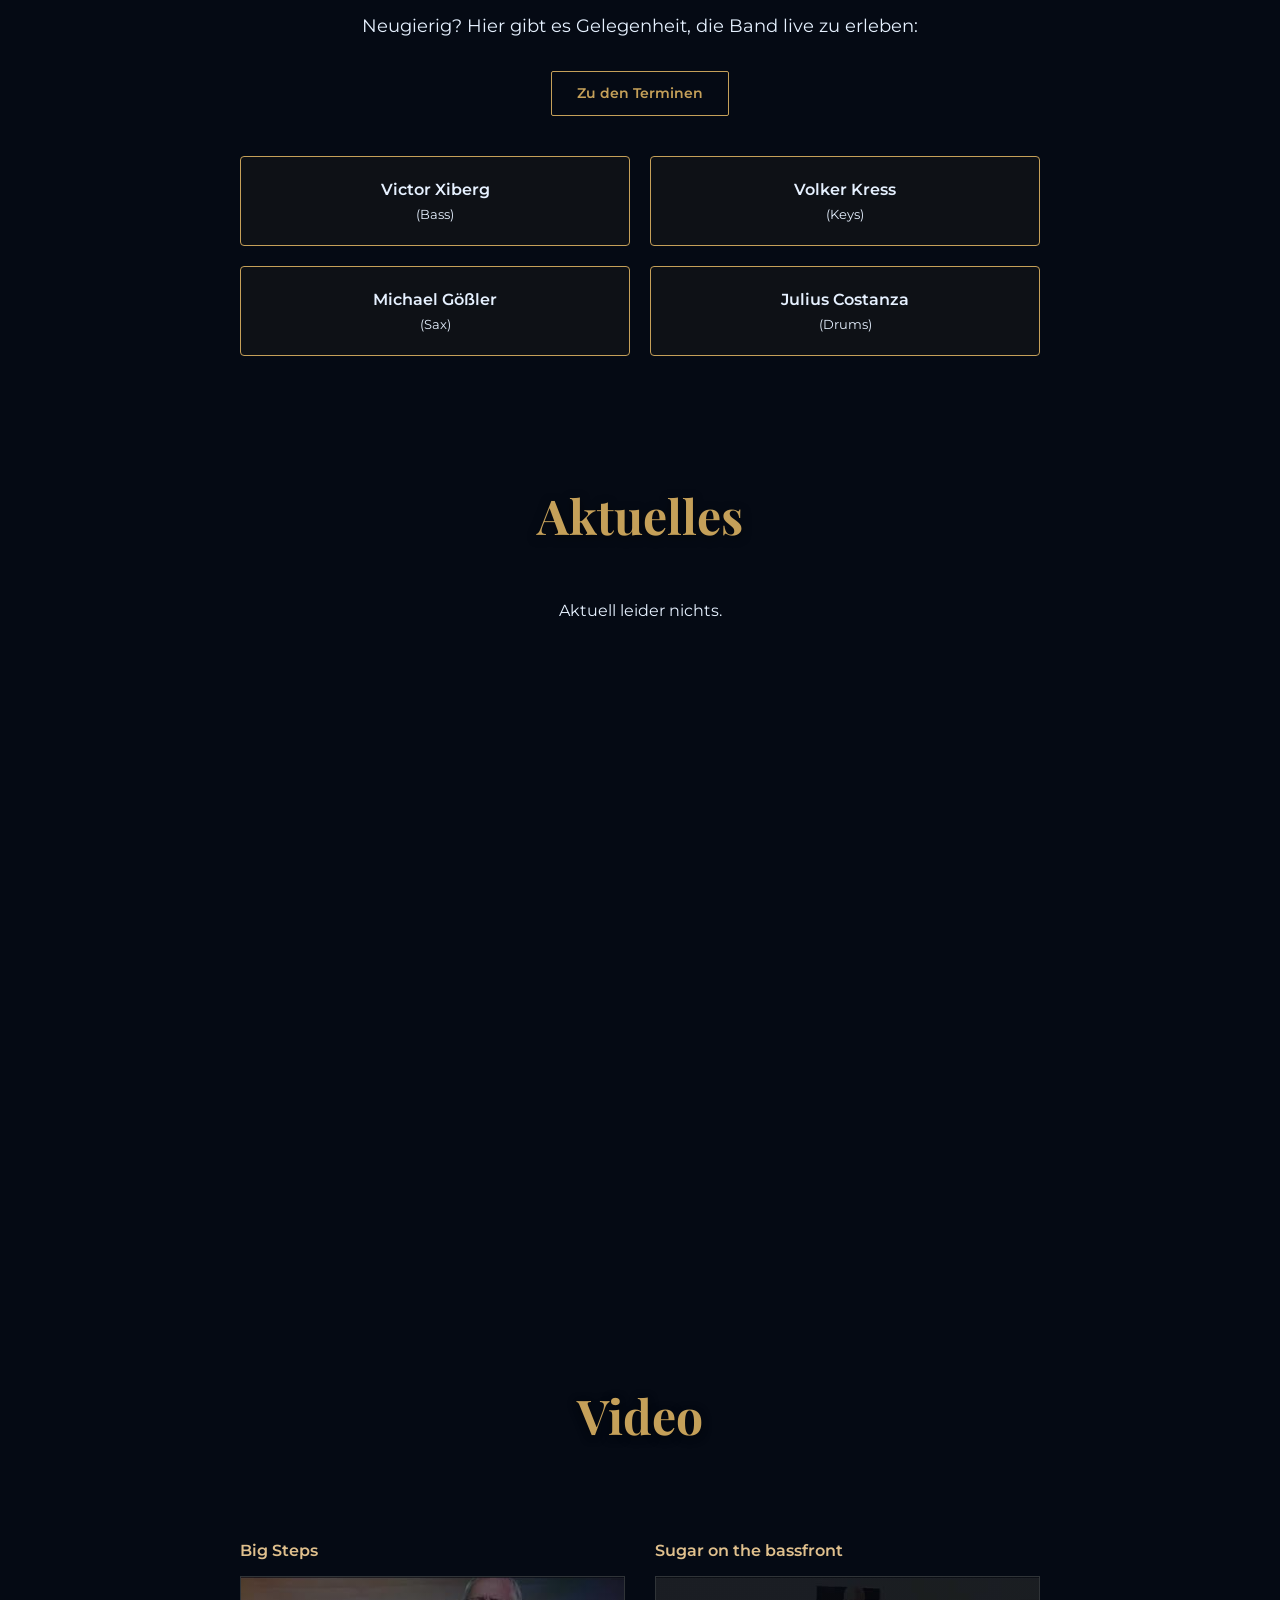
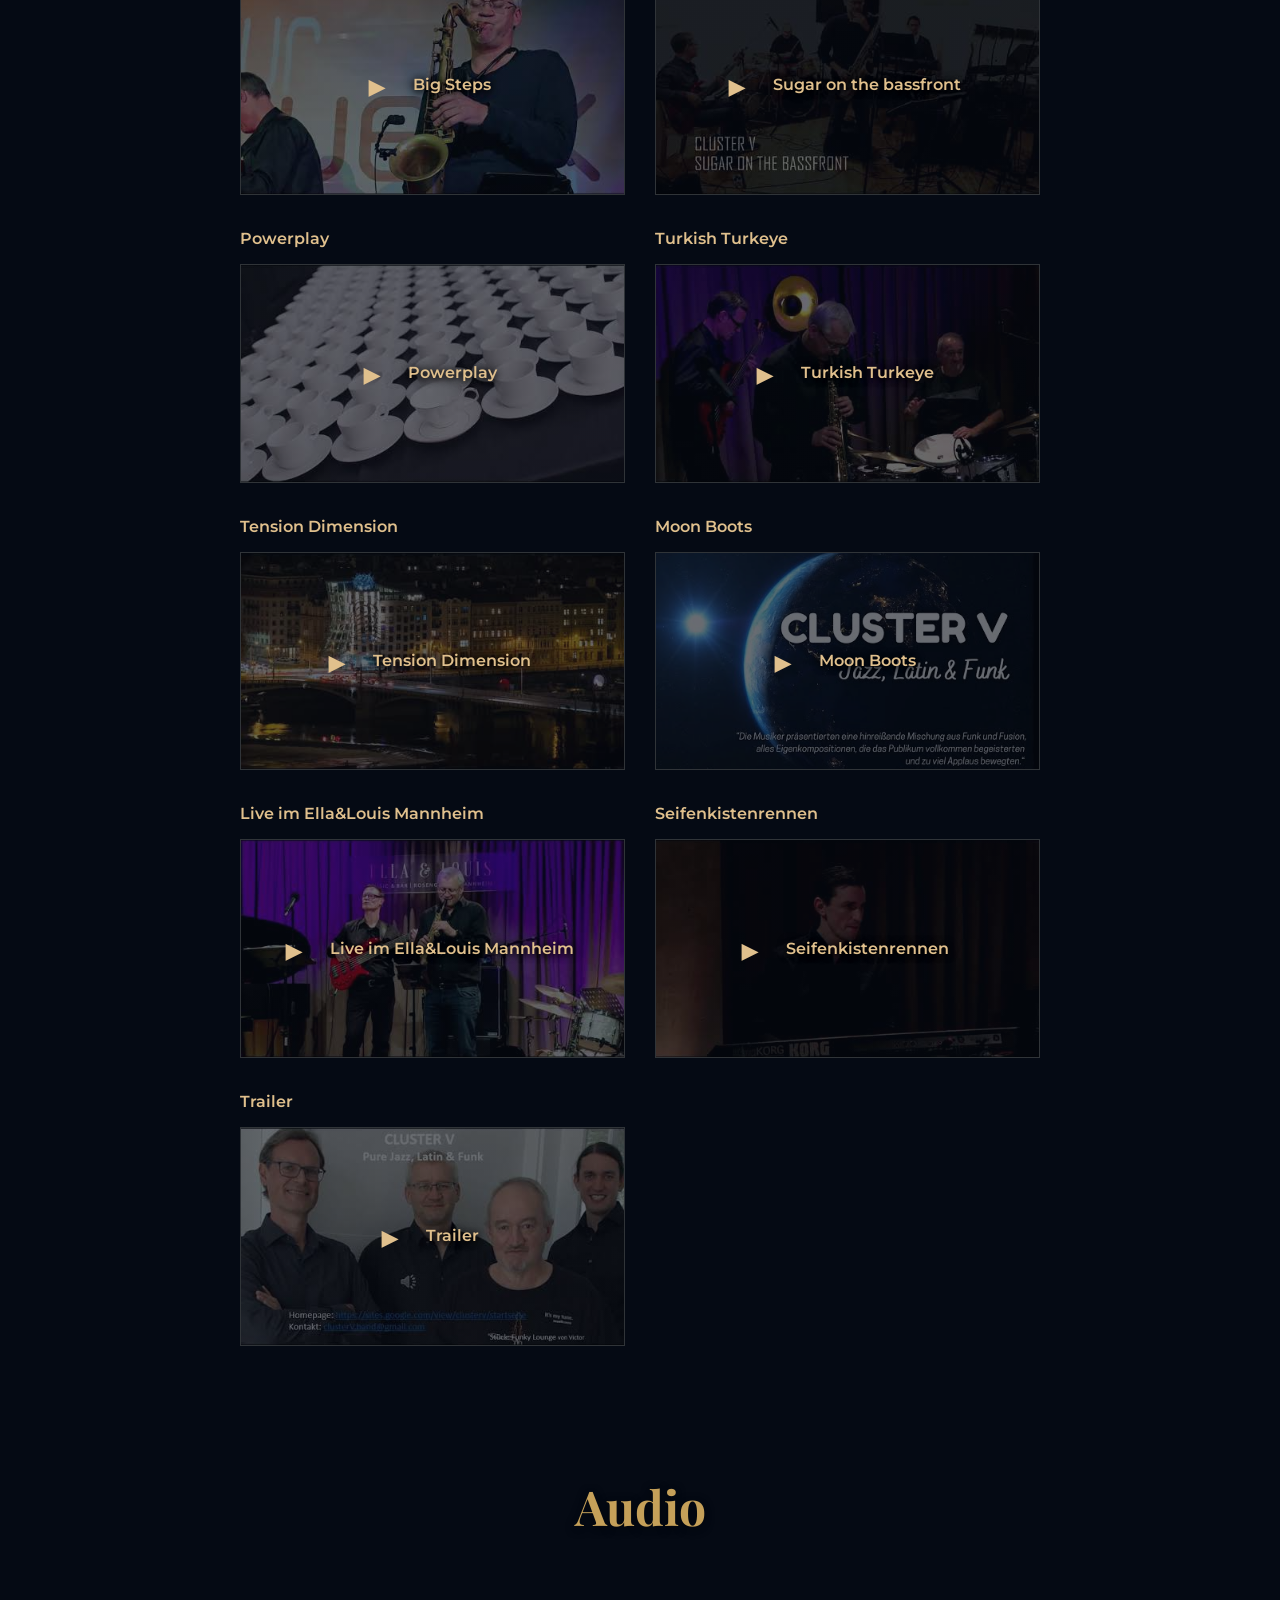
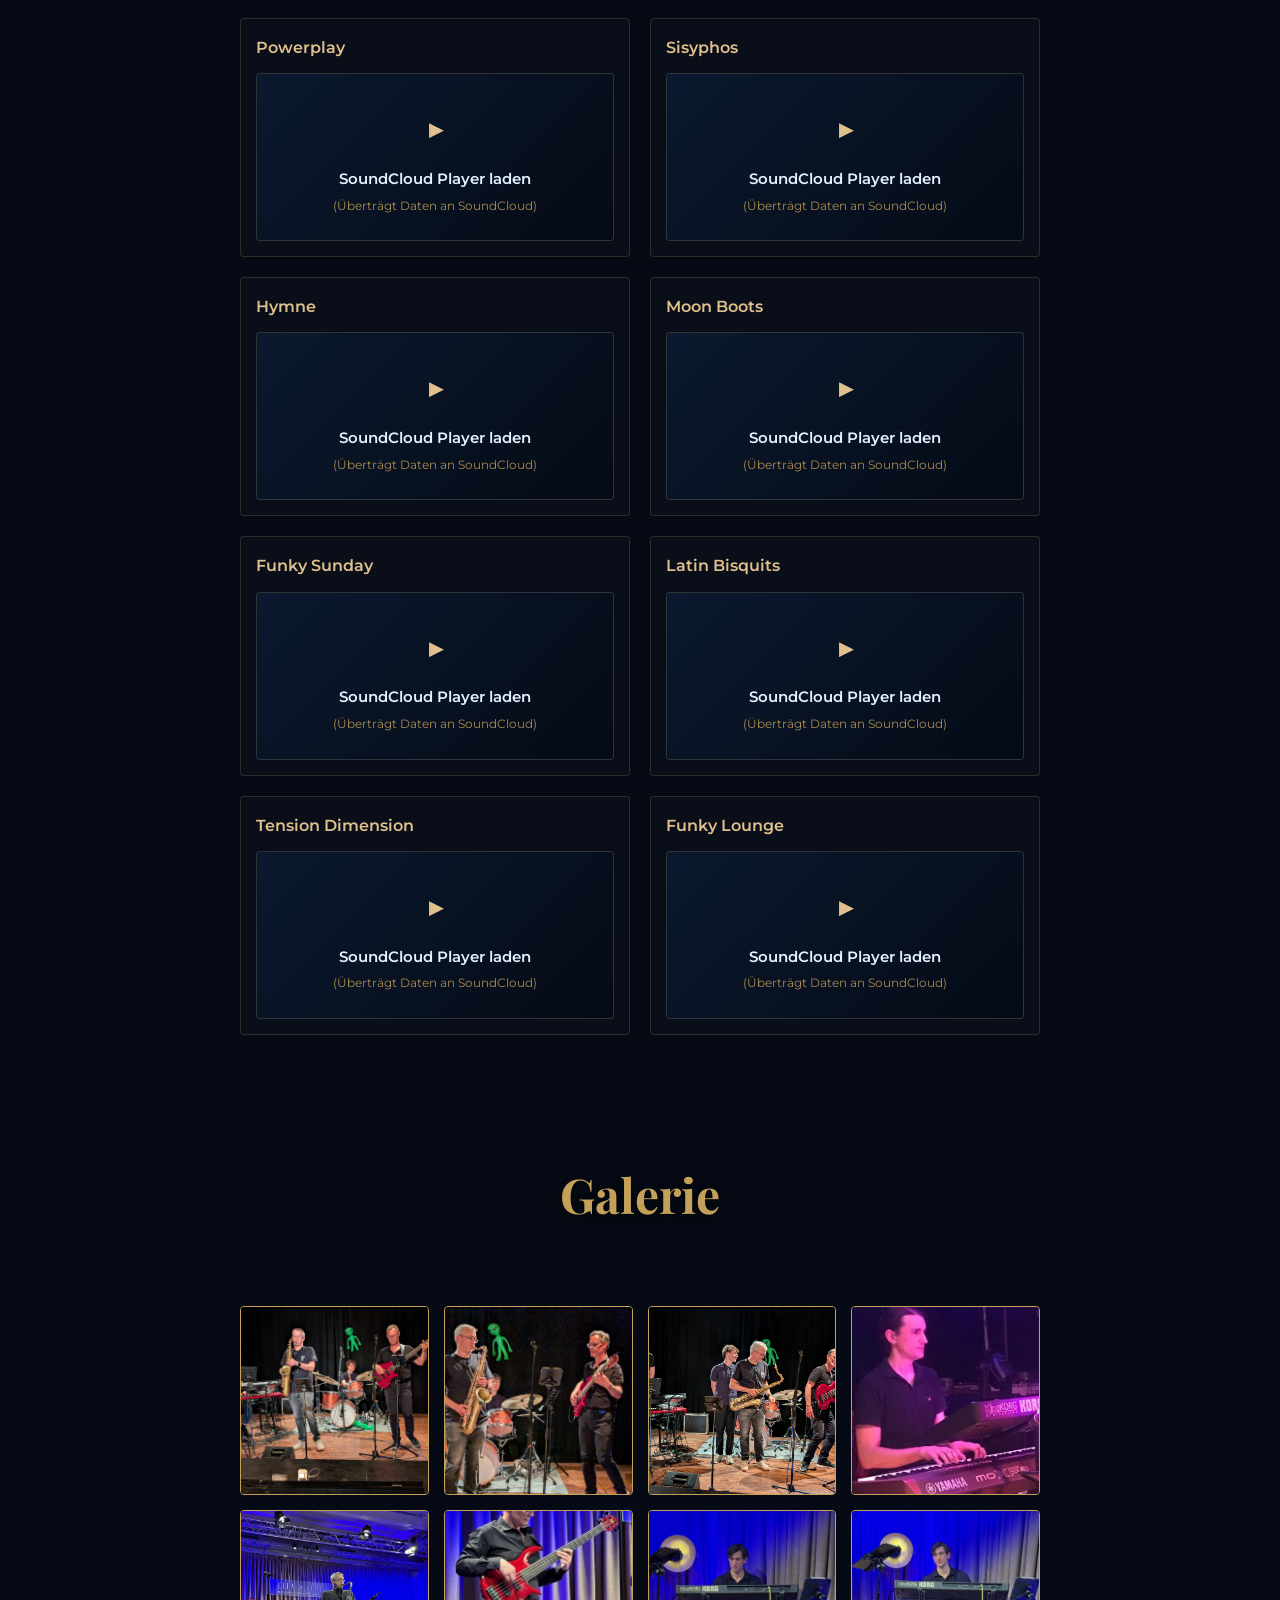
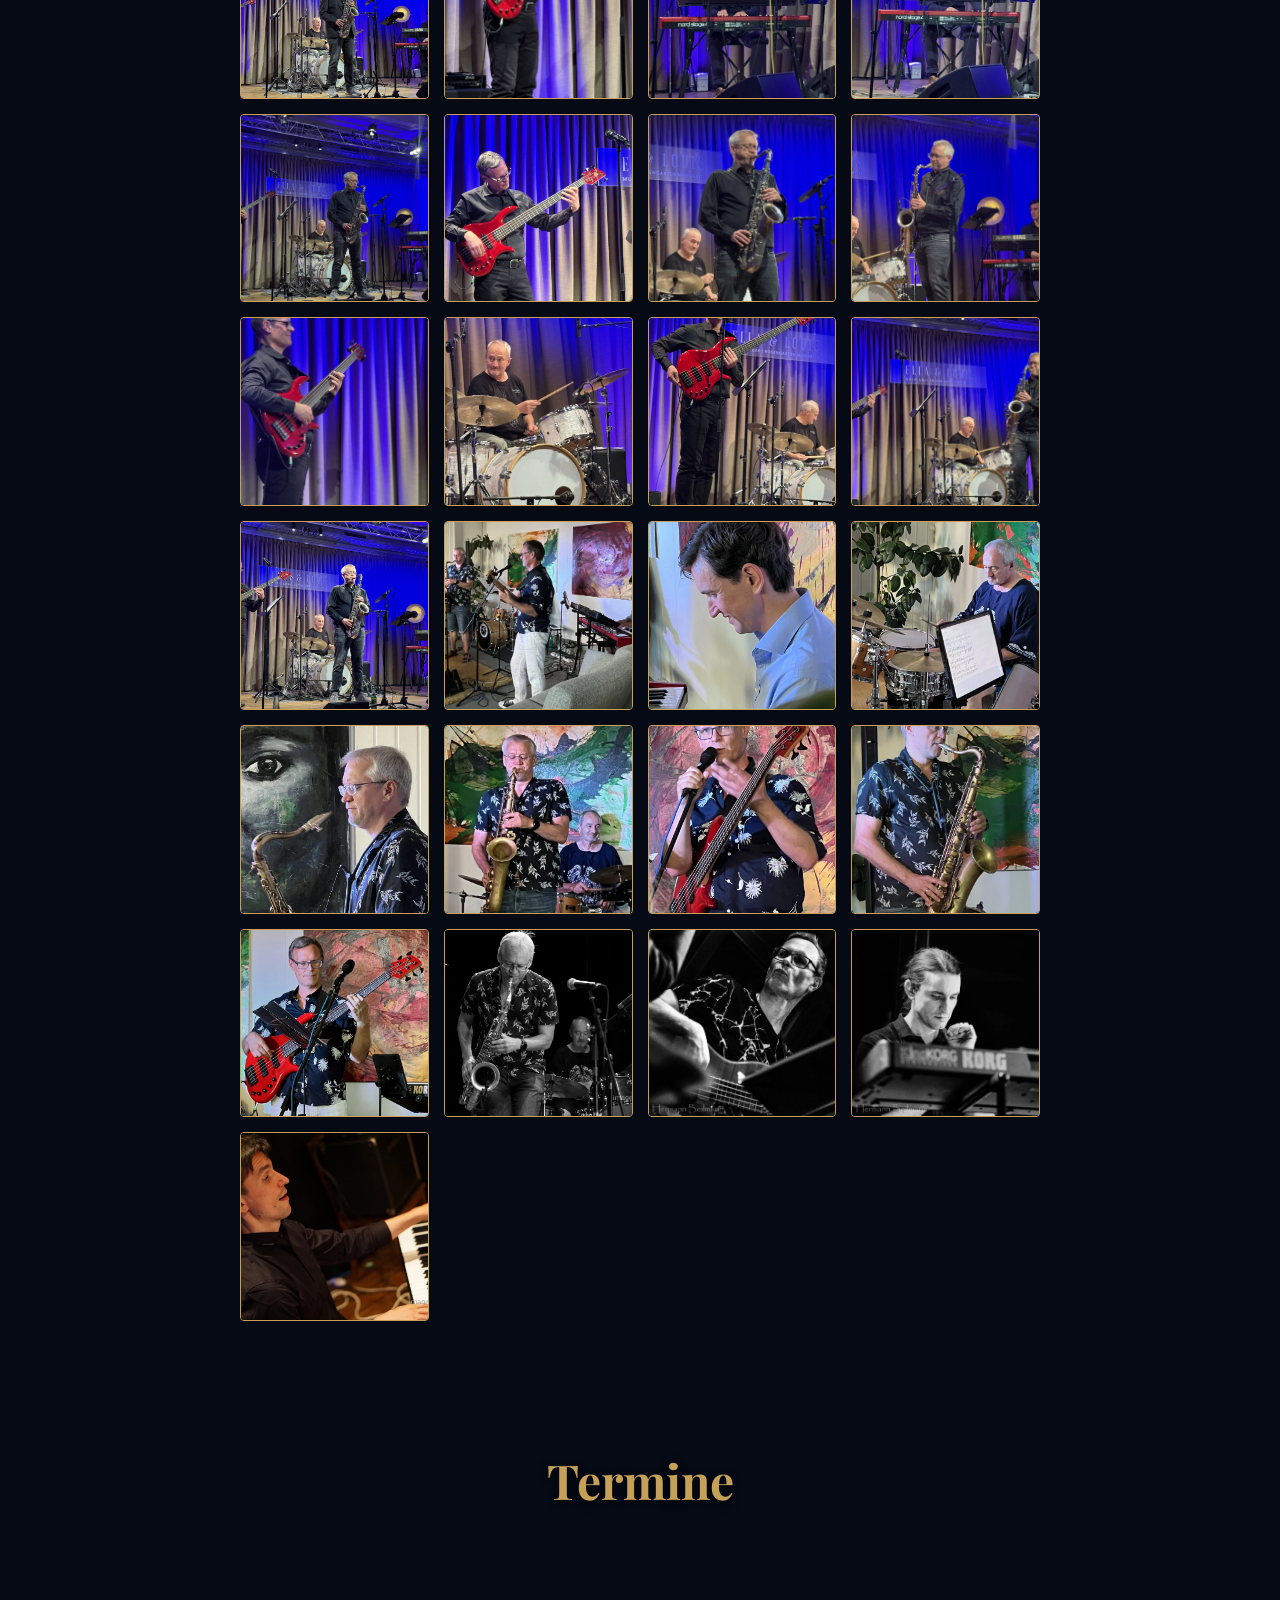
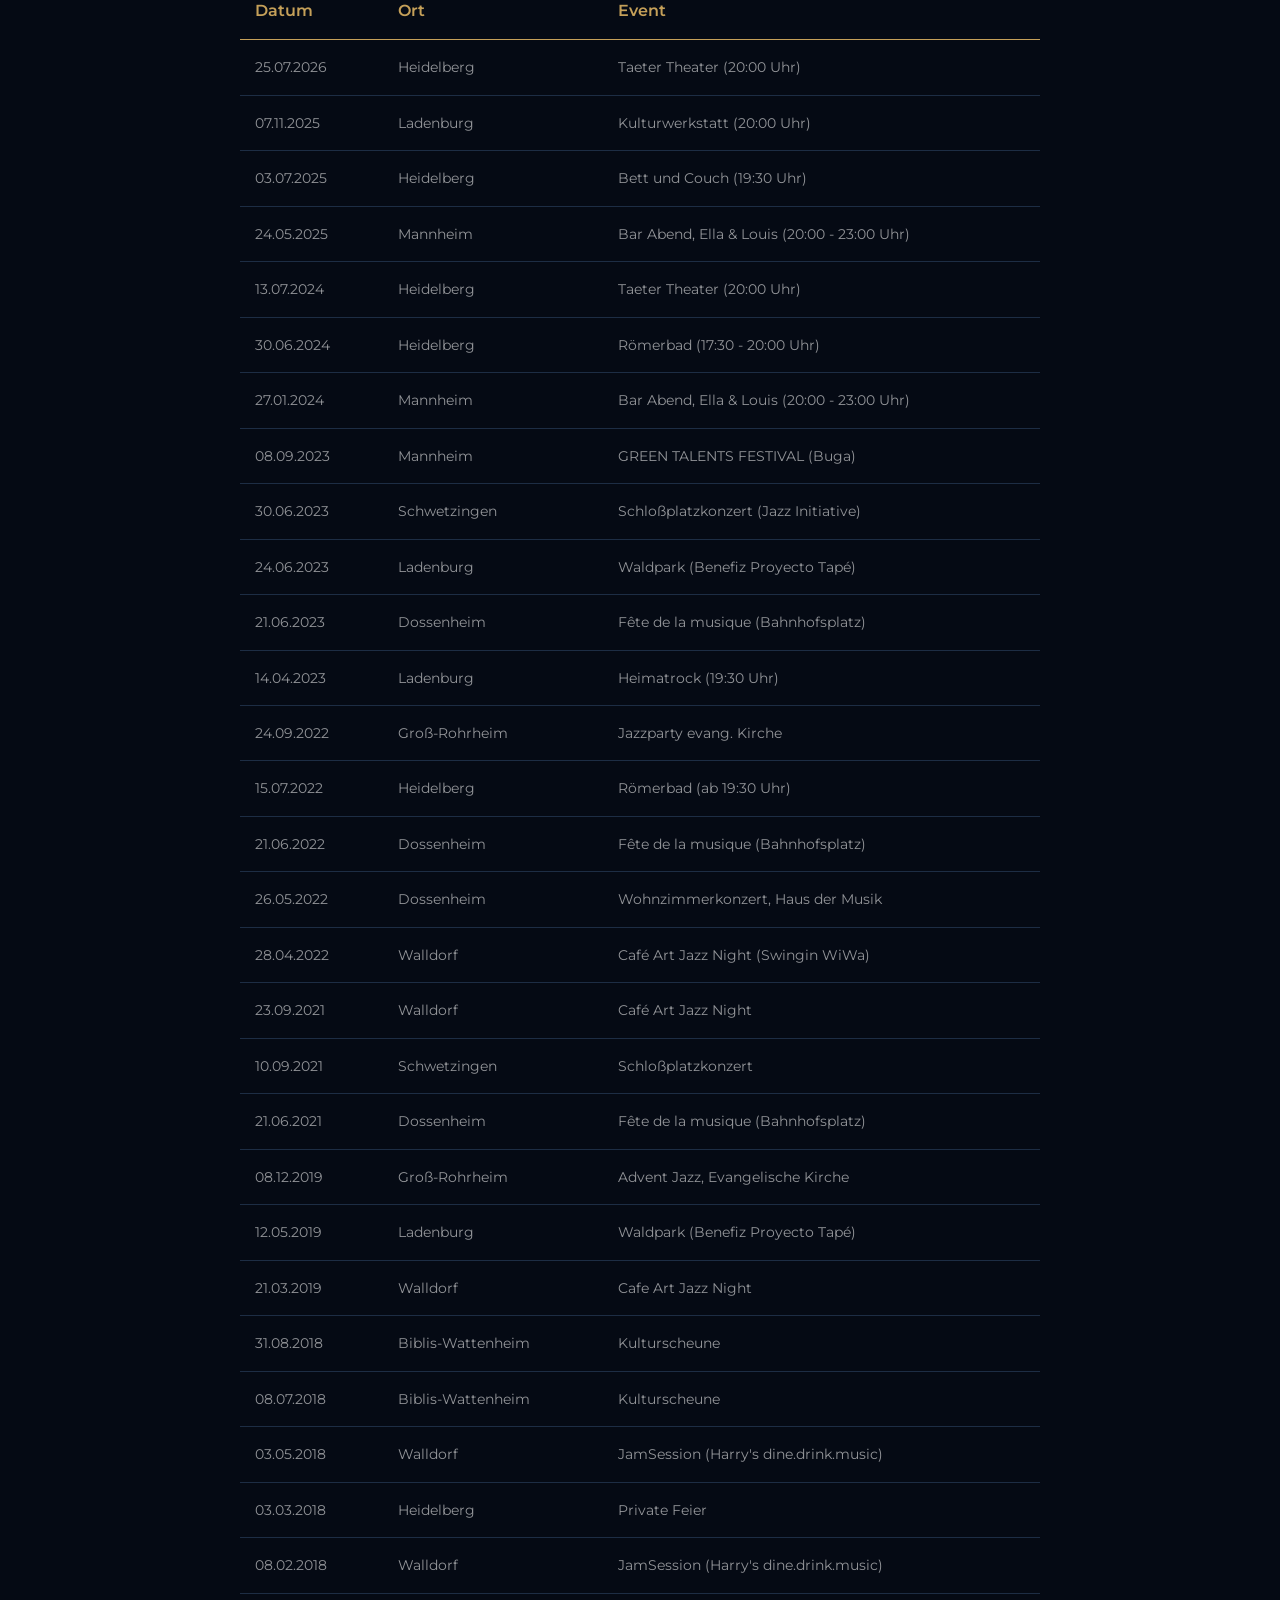
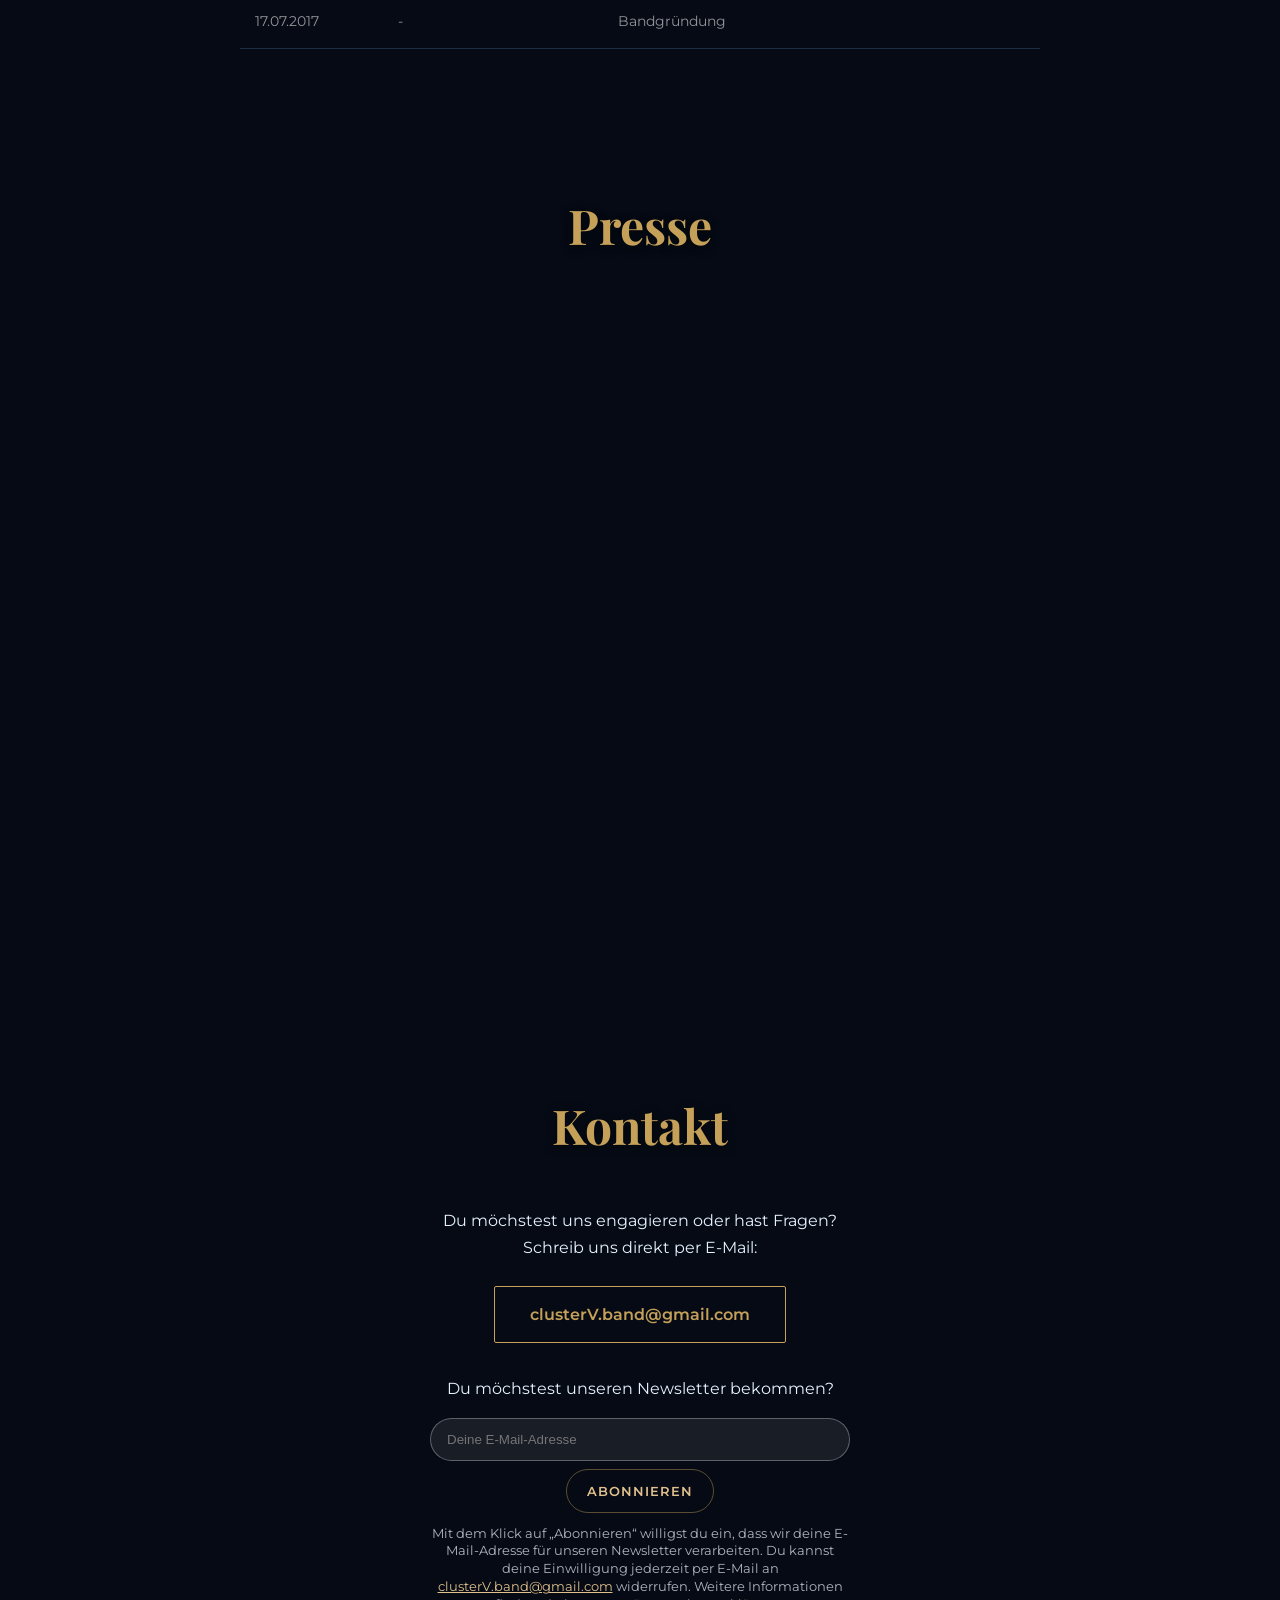
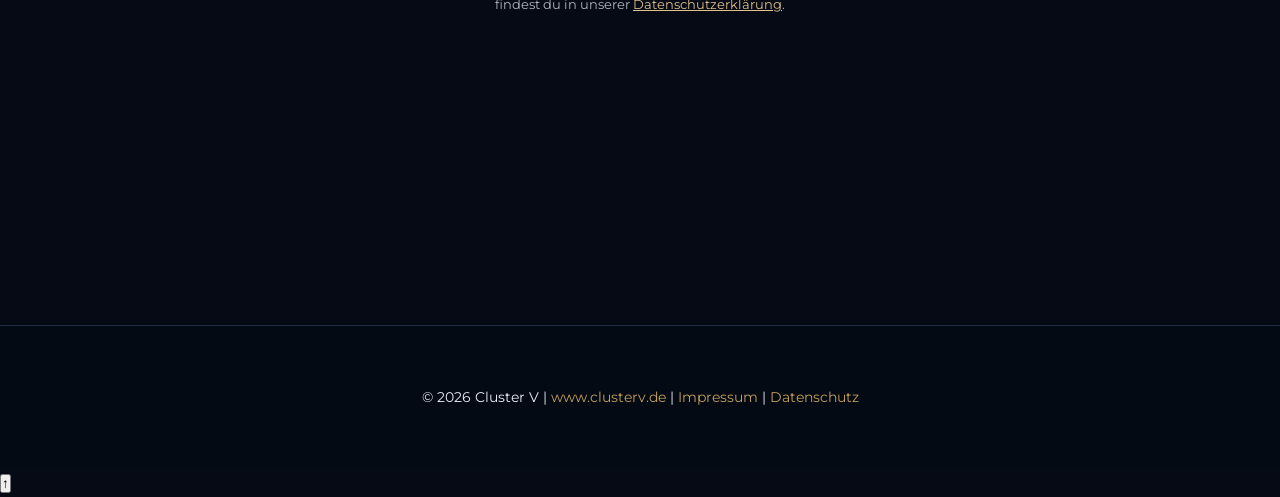
==== commit 350500cc: "Ohne Julius" ====
--- a/index.html
+++ b/index.html
@@ -43,7 +43,7 @@
           { "@type": "Person", "name": "Michael Gößler" },
           { "@type": "Person", "name": "Volker Kress" },
           { "@type": "Person", "name": "Victor Xiberg" },
-          { "@type": "Person", "name": "Julius Costanza" }
+          { "@type": "Person", "name": "Du!?" }
         ],
         "description": "Modern Jazz Quartett mit Einflüssen aus Jazzrock, Funk und Latin."
       }
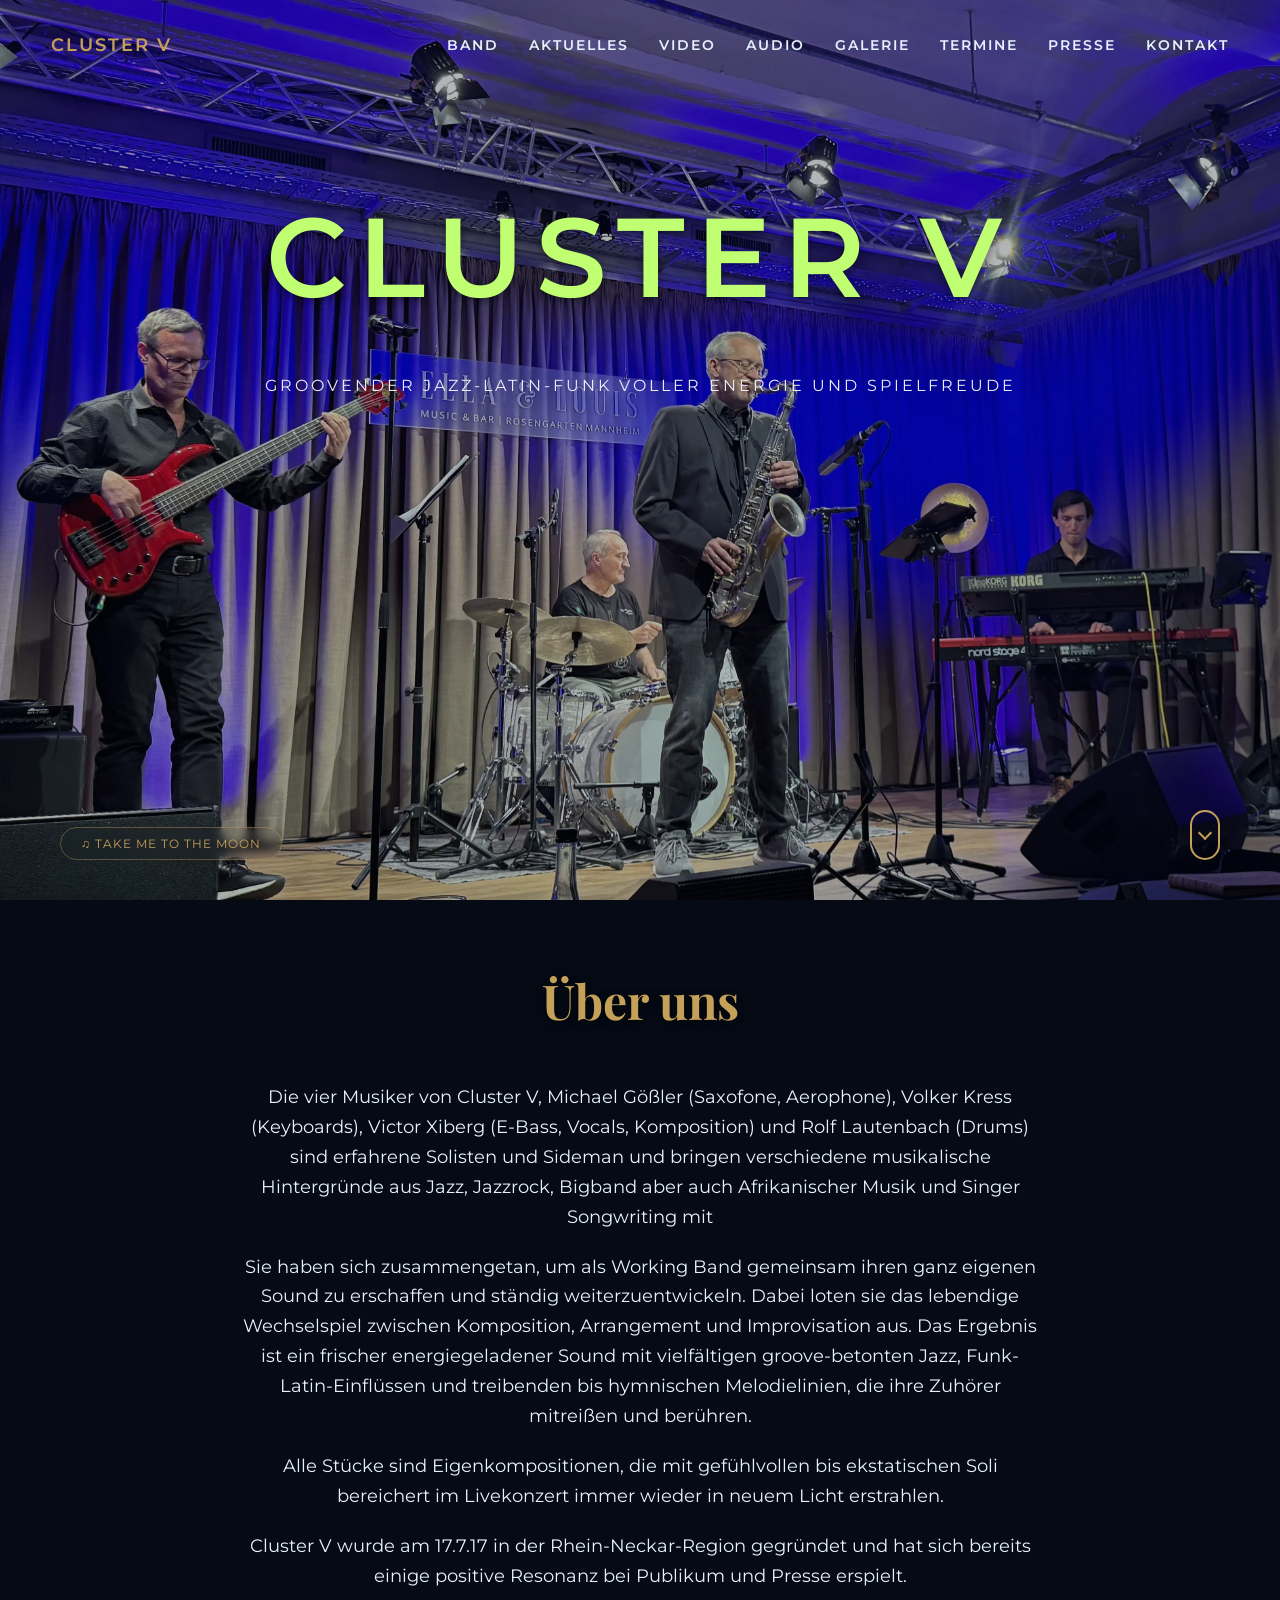
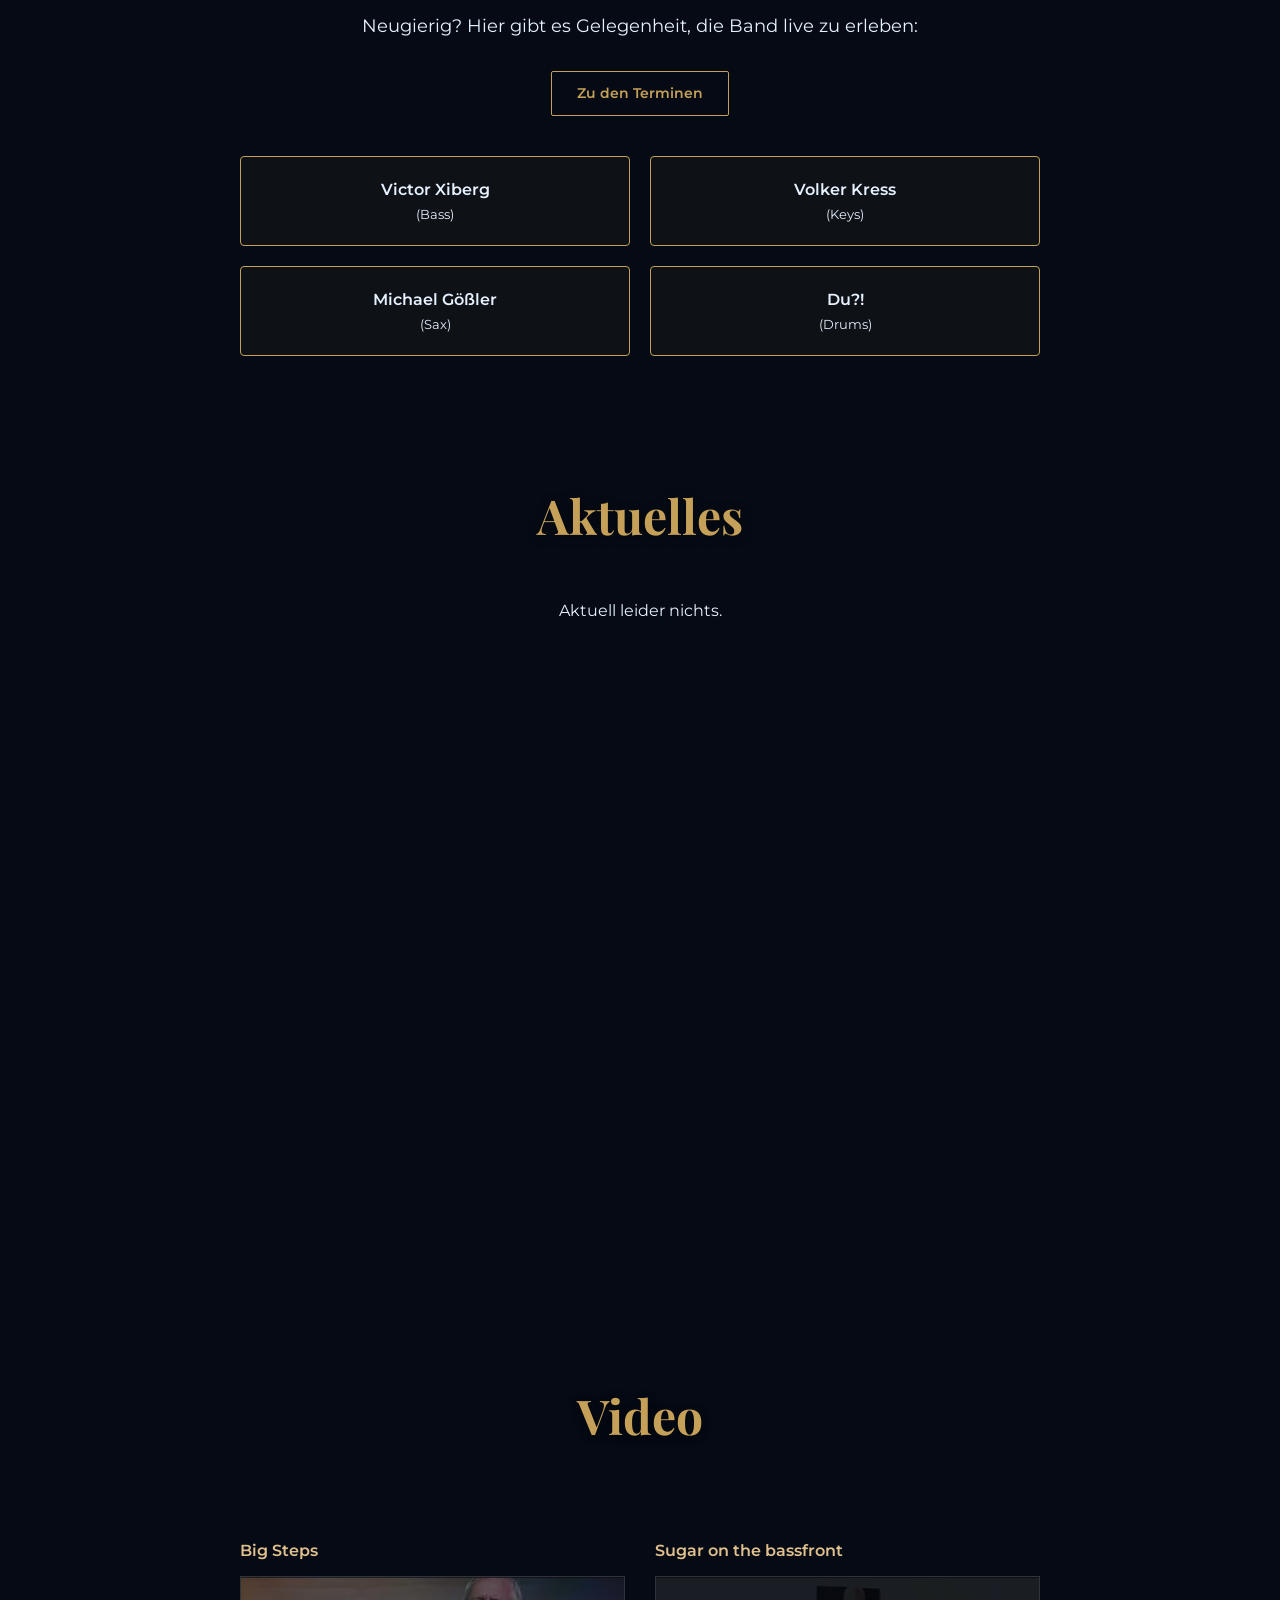
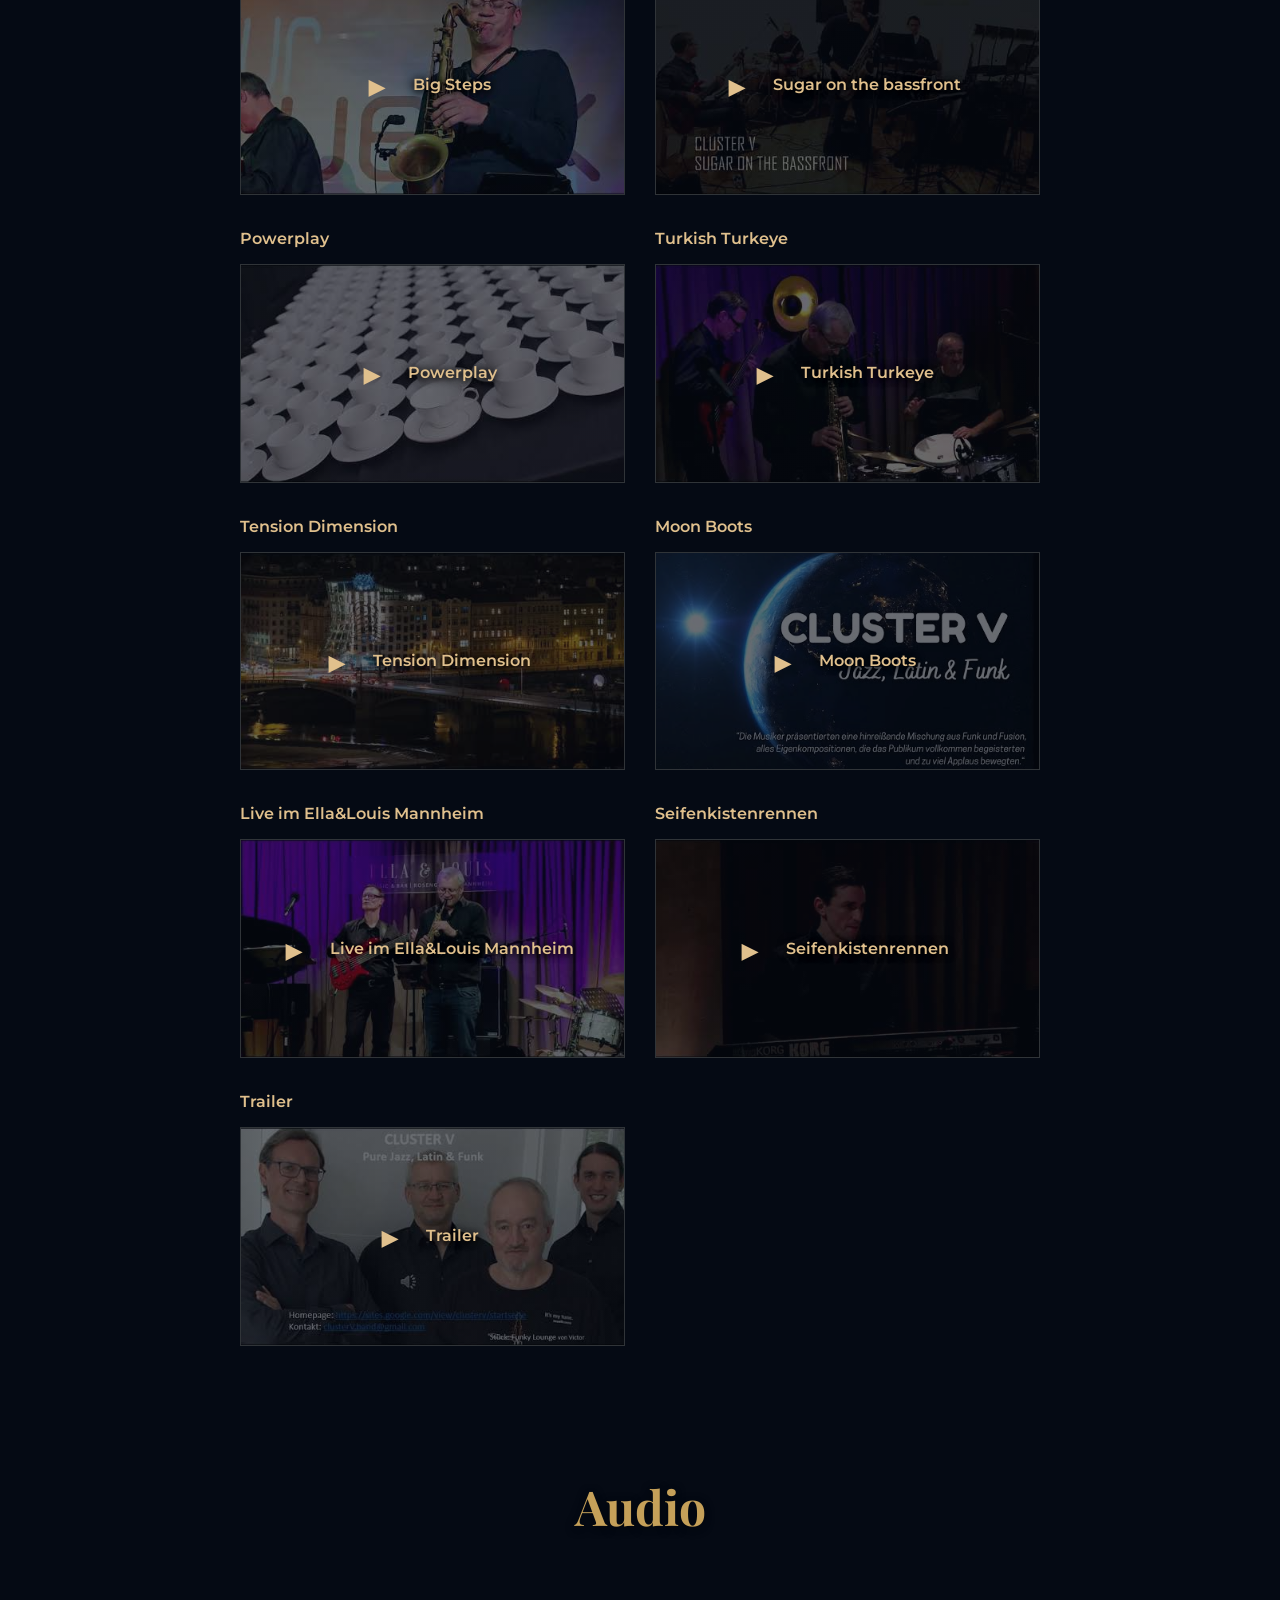
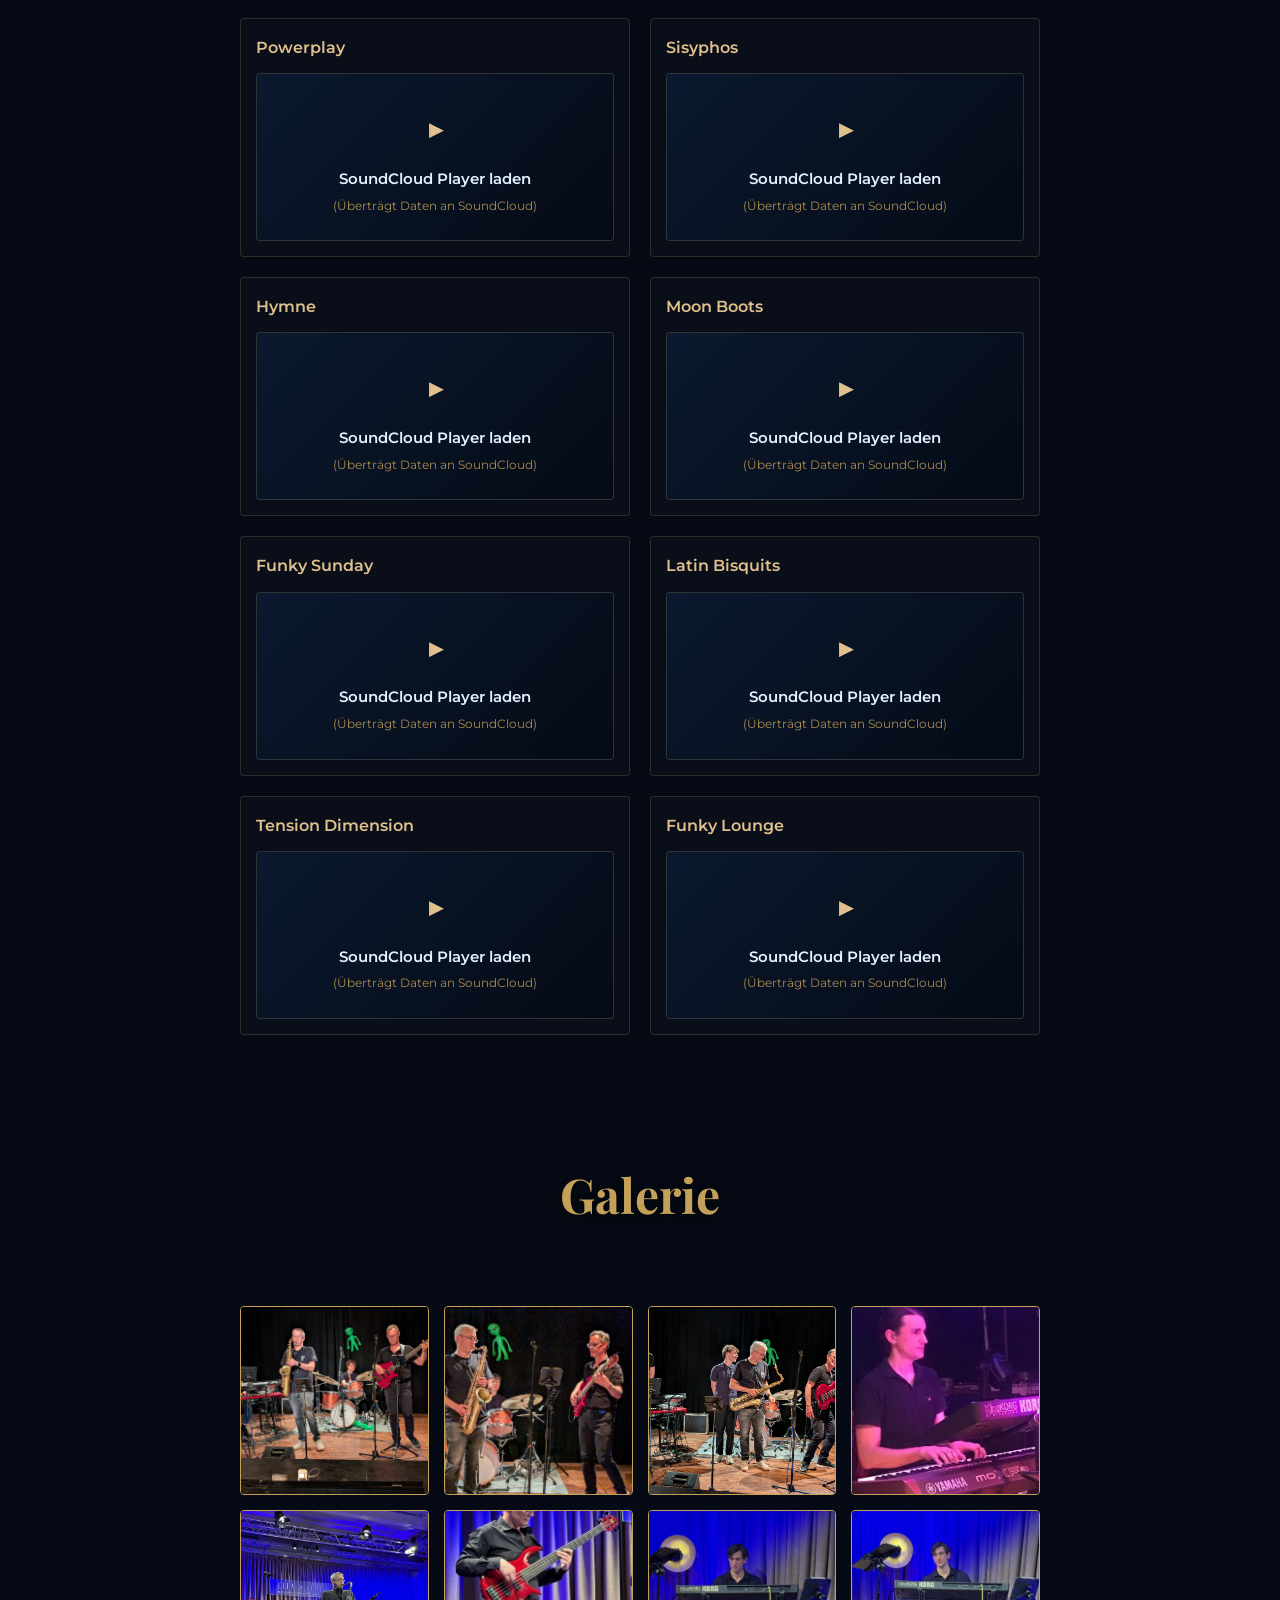
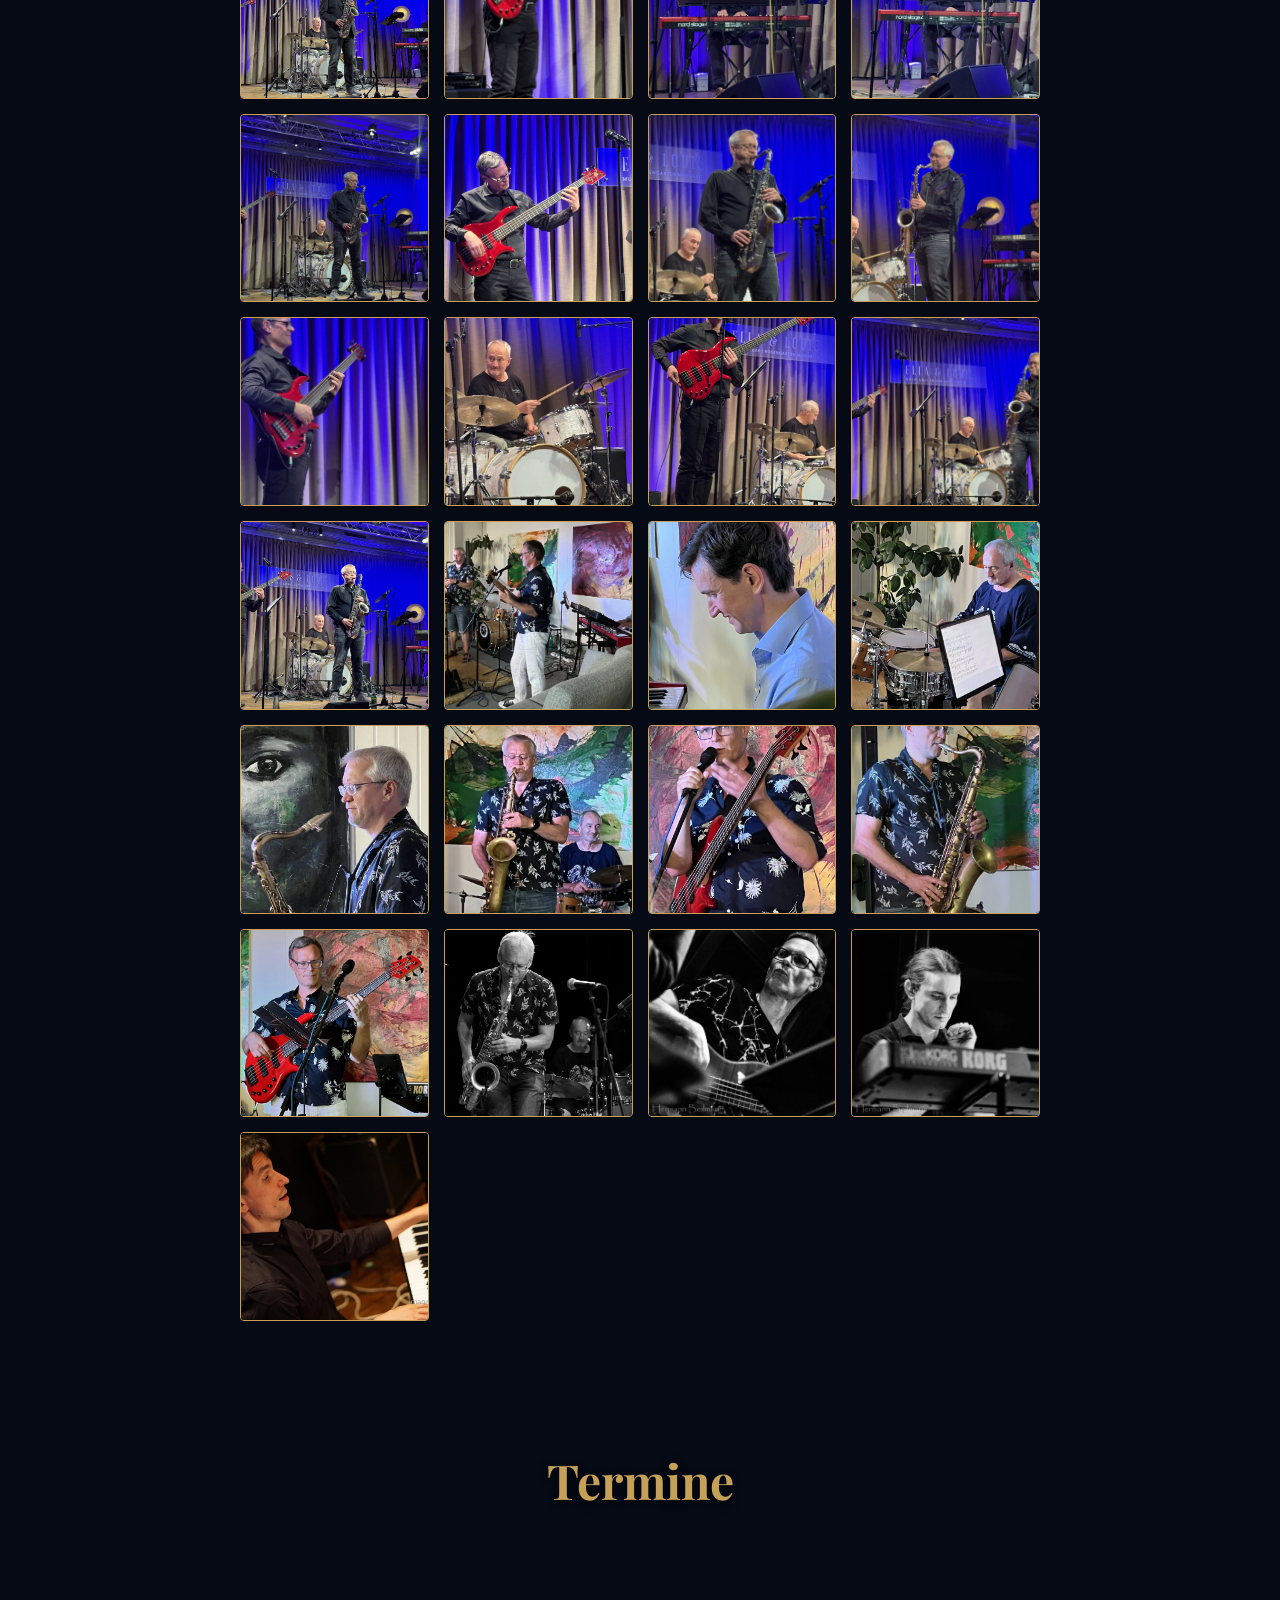
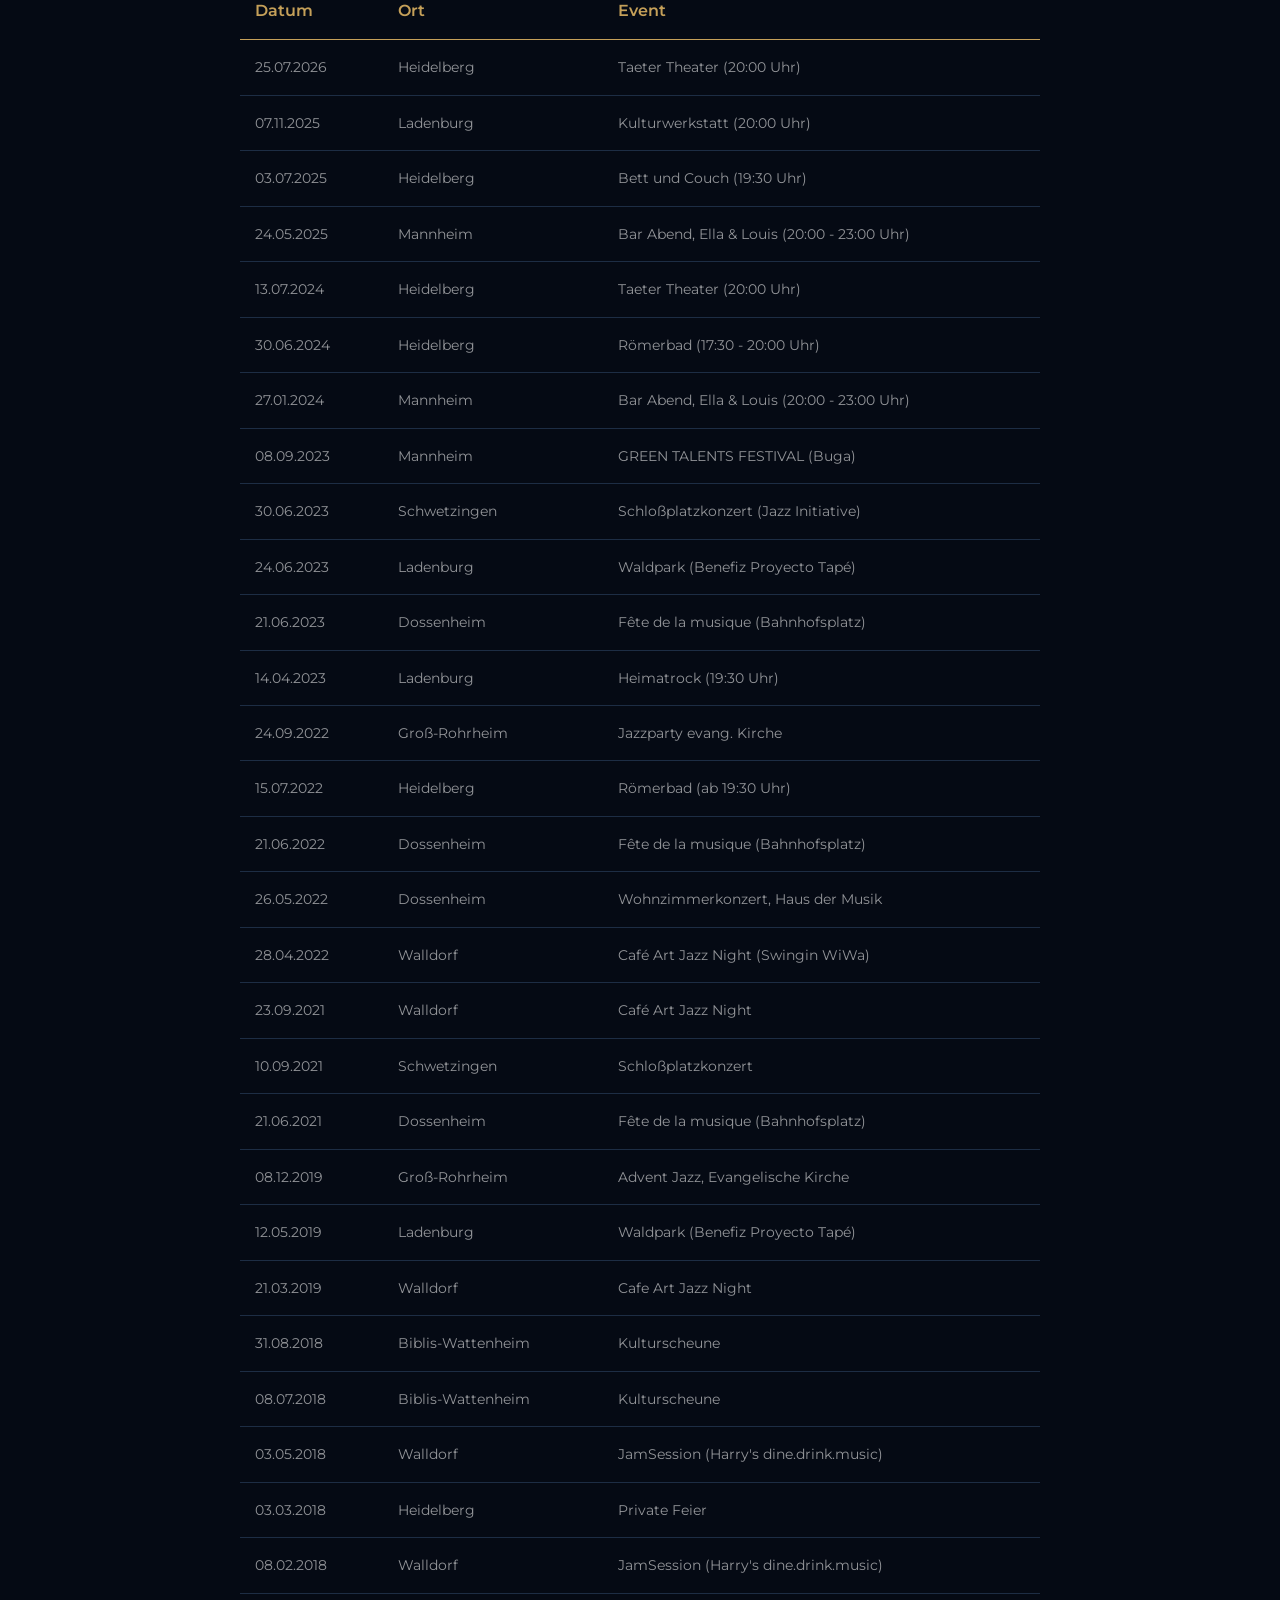
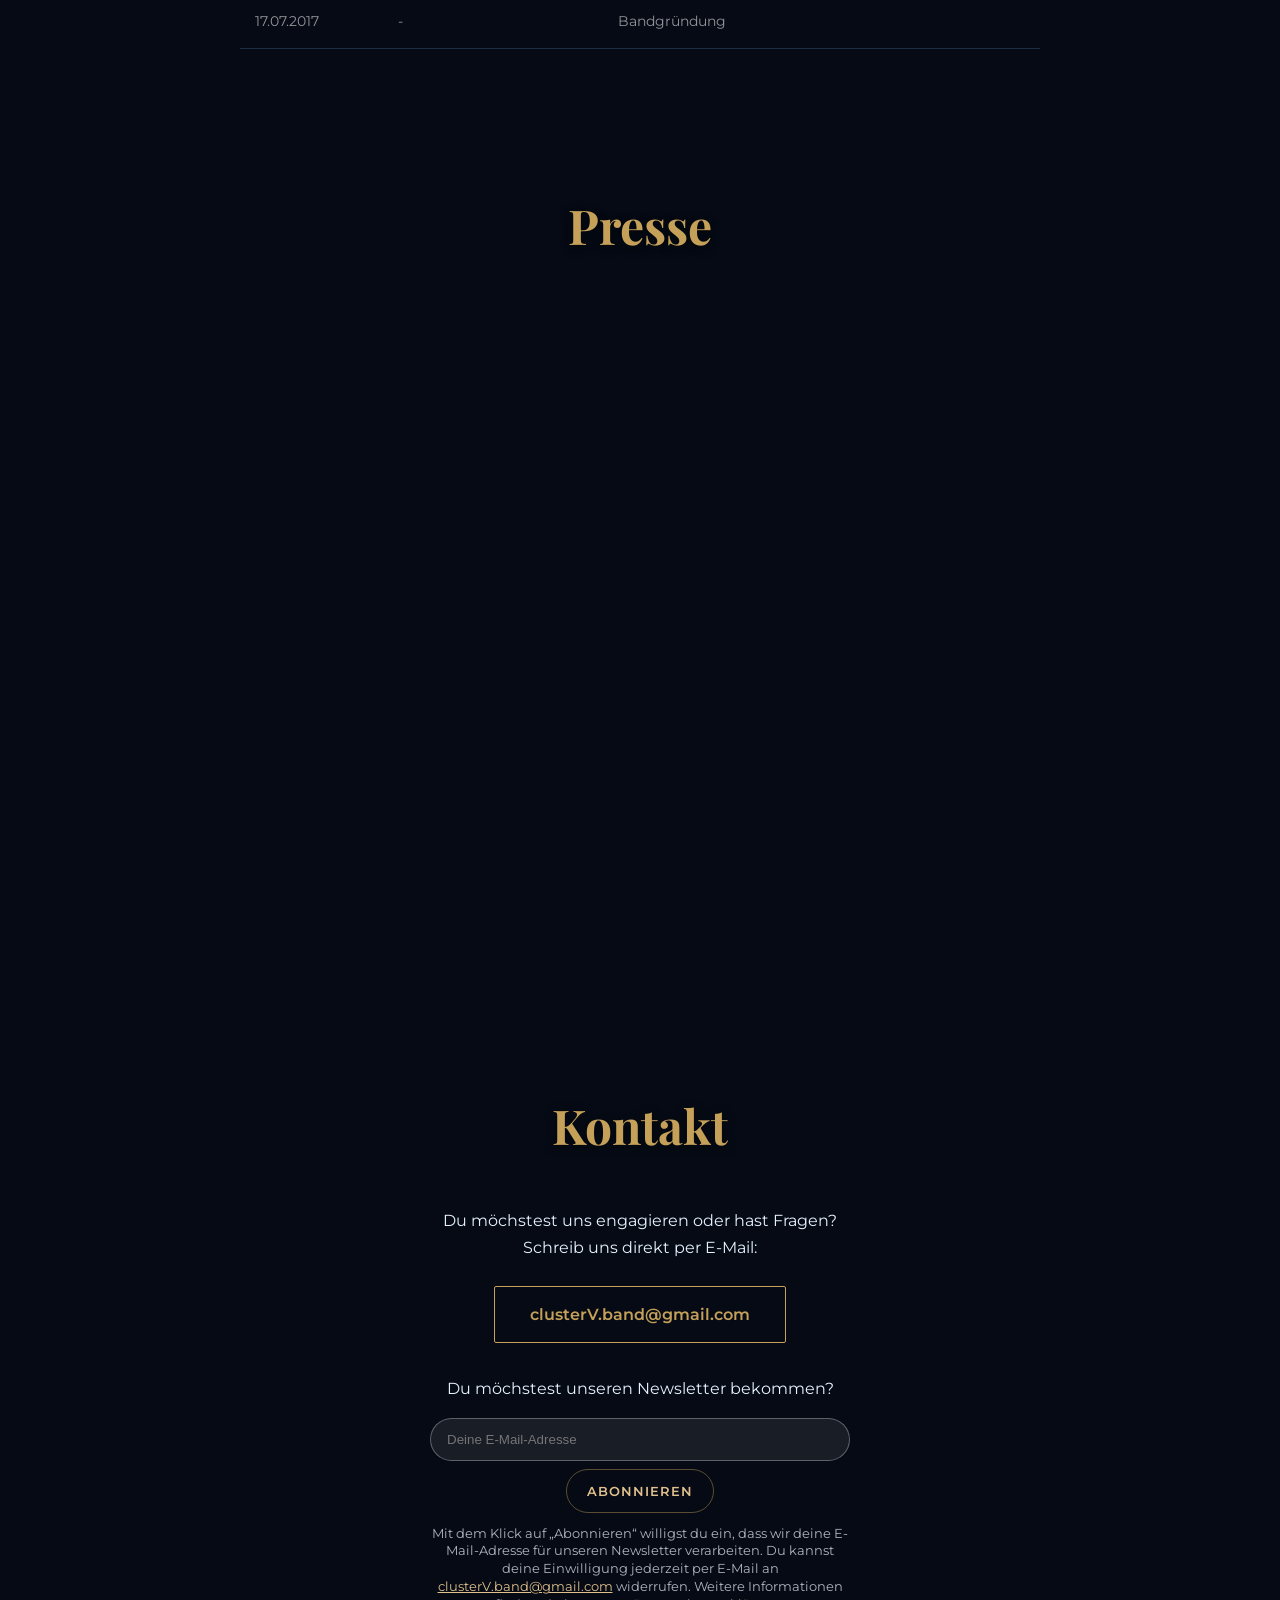
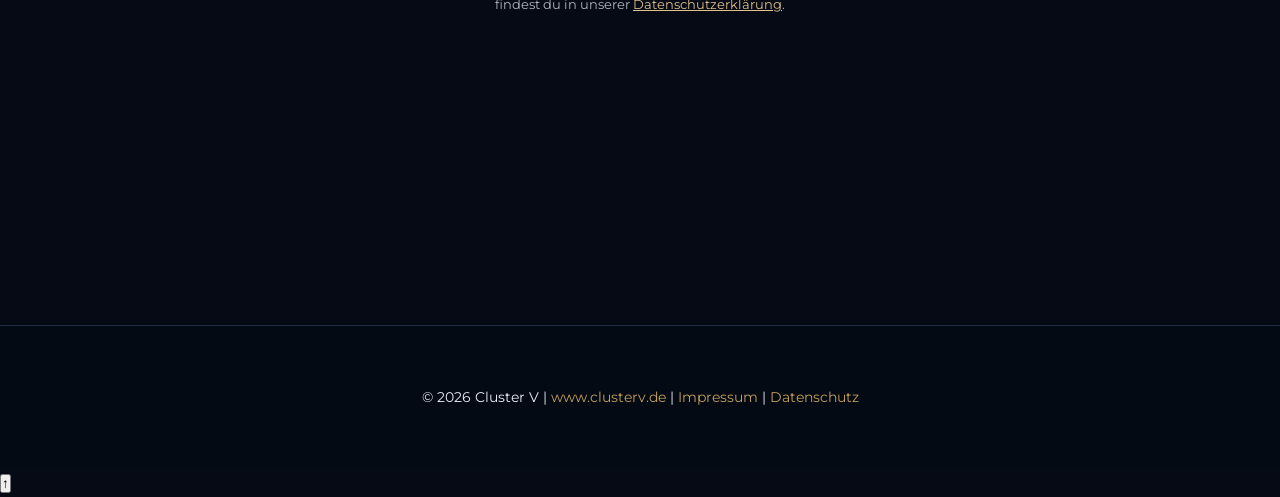
==== commit e8a15f10: "Drumer wanted" ====
--- a/index.html
+++ b/index.html
@@ -184,14 +184,14 @@
             onclick="window.openImageModal('band/Julius.webp')"
           >
             <img
-              src="band/Julius.webp"
-              alt="Julius Costanza, Drummer von Cluster V"
+              src="band/Drummer wanted.webp"
+              alt="Du!?"
               class="member-photo"
               loading="lazy"
               width="300"
               height="300"
             />
-            <strong>Julius Costanza</strong> <small>(Drums)</small>
+            <strong>Du?!</strong> <small>(Drums)</small>
           </div>
         </div>
       </div>
